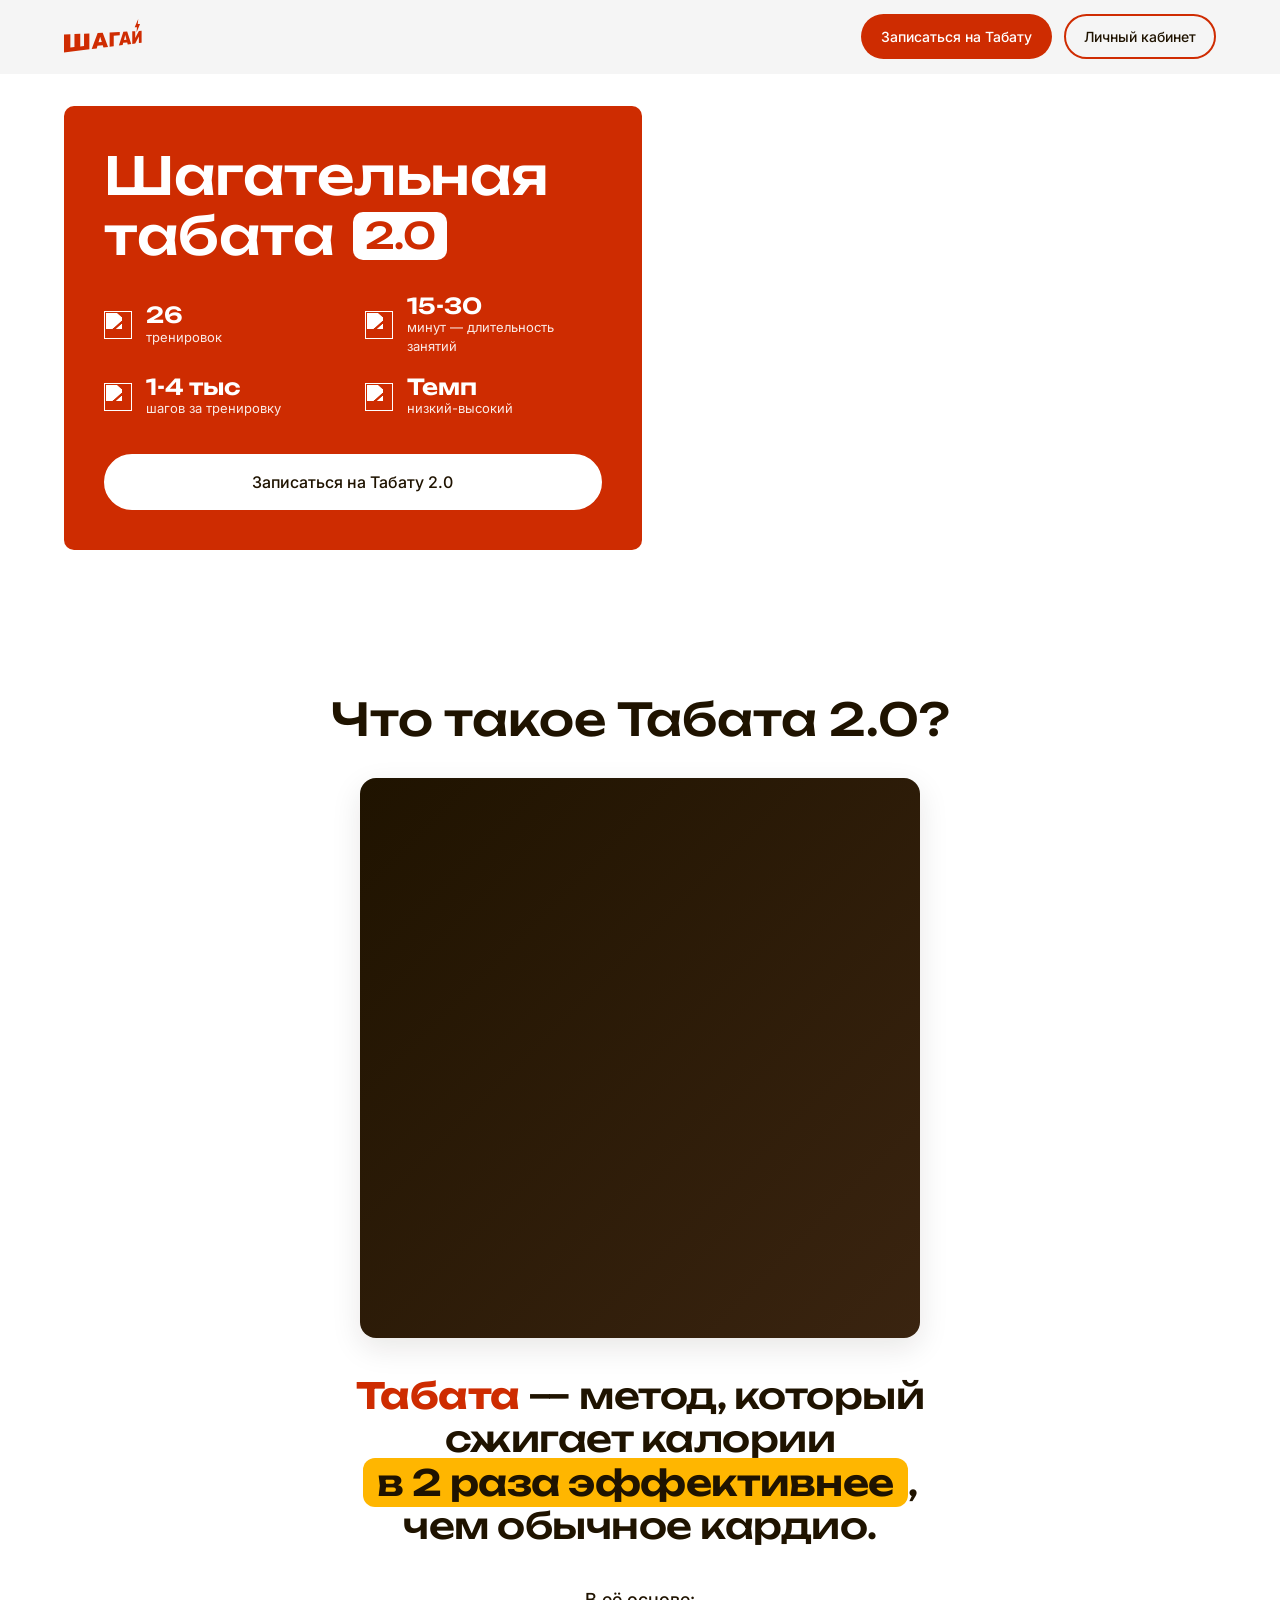
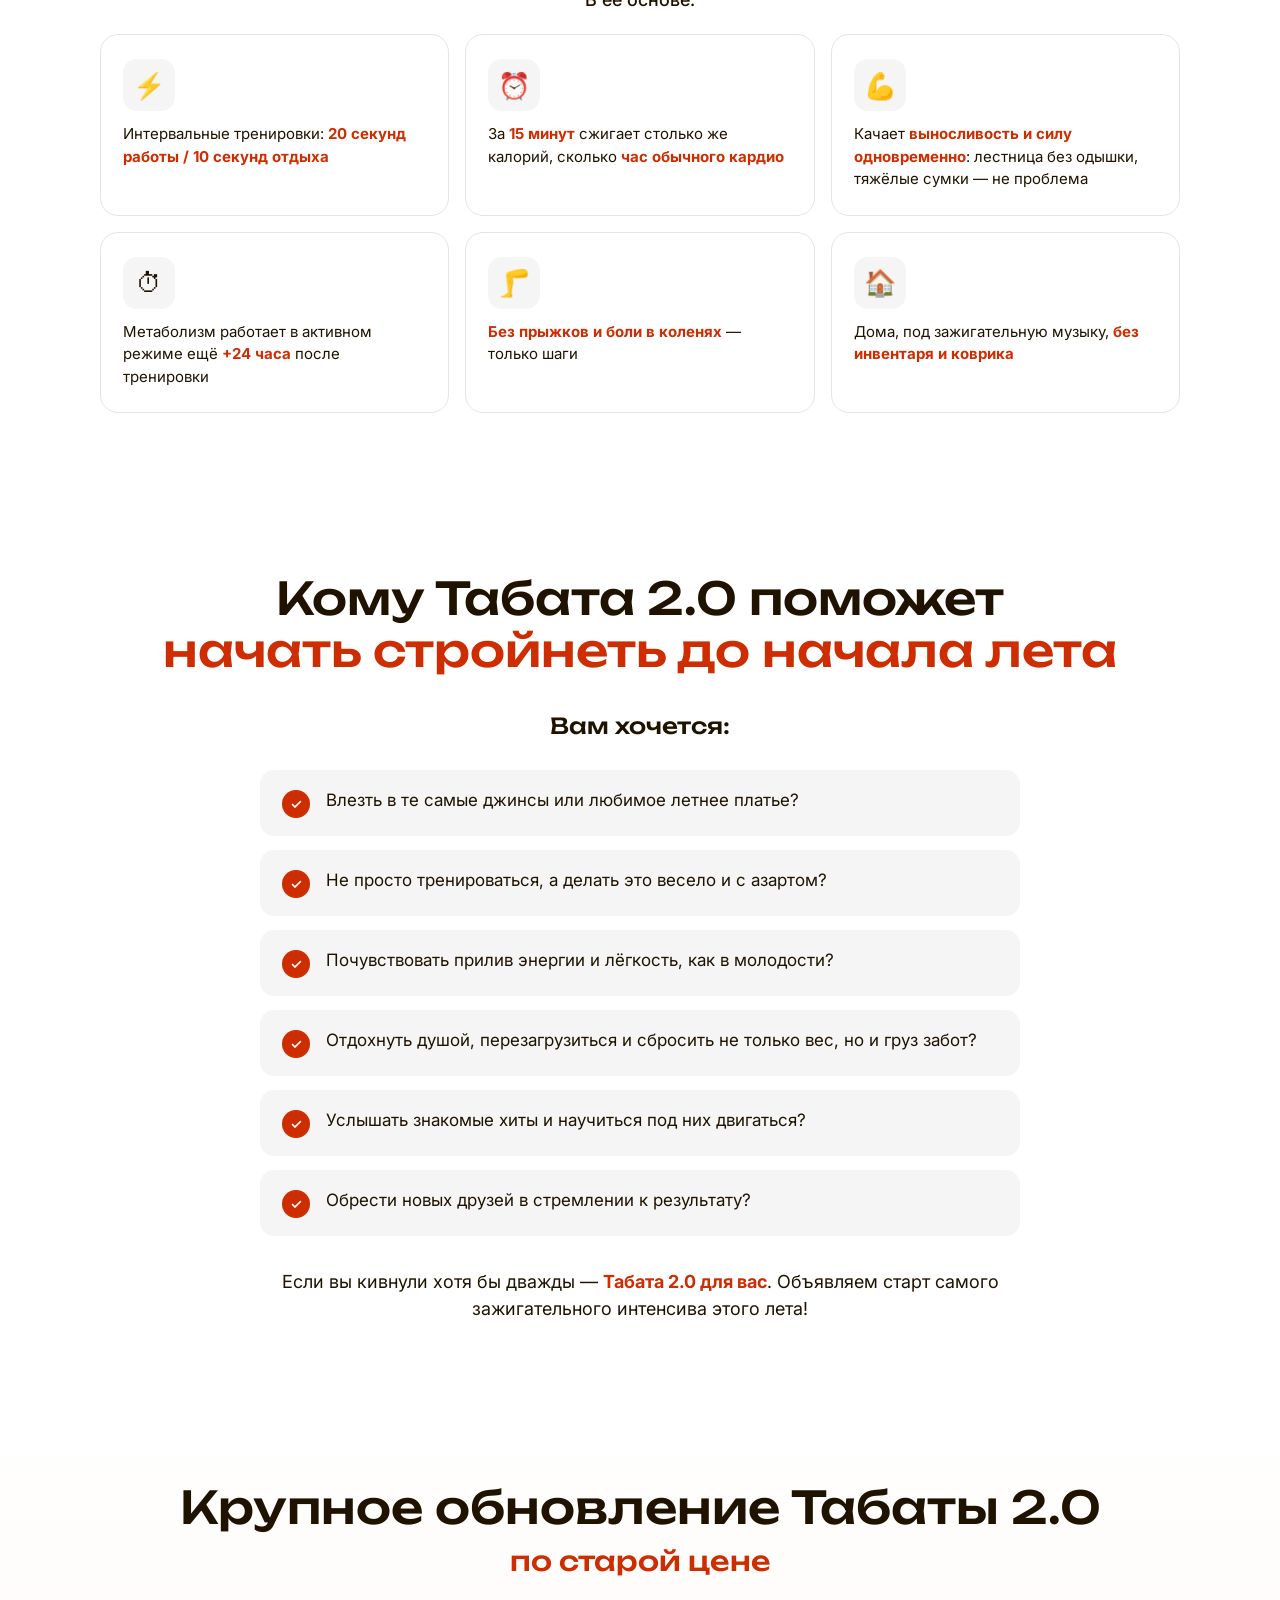
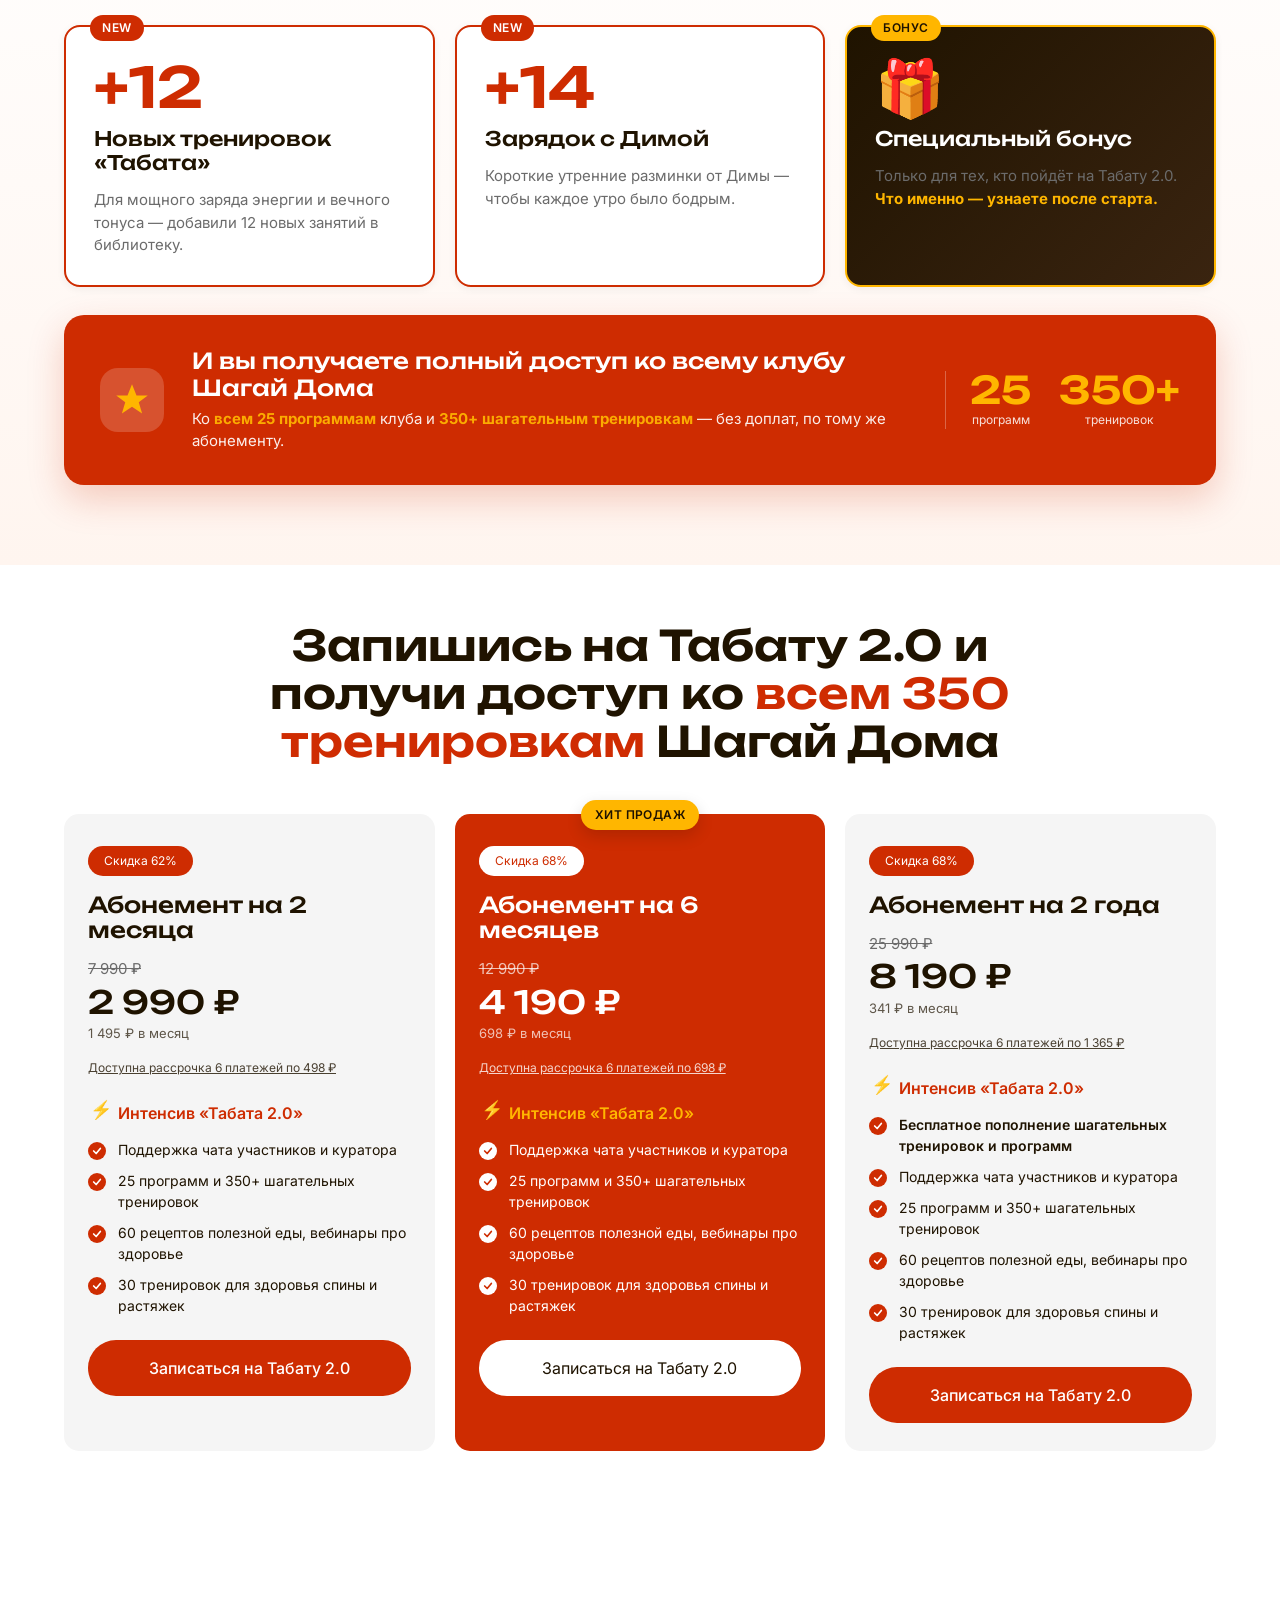
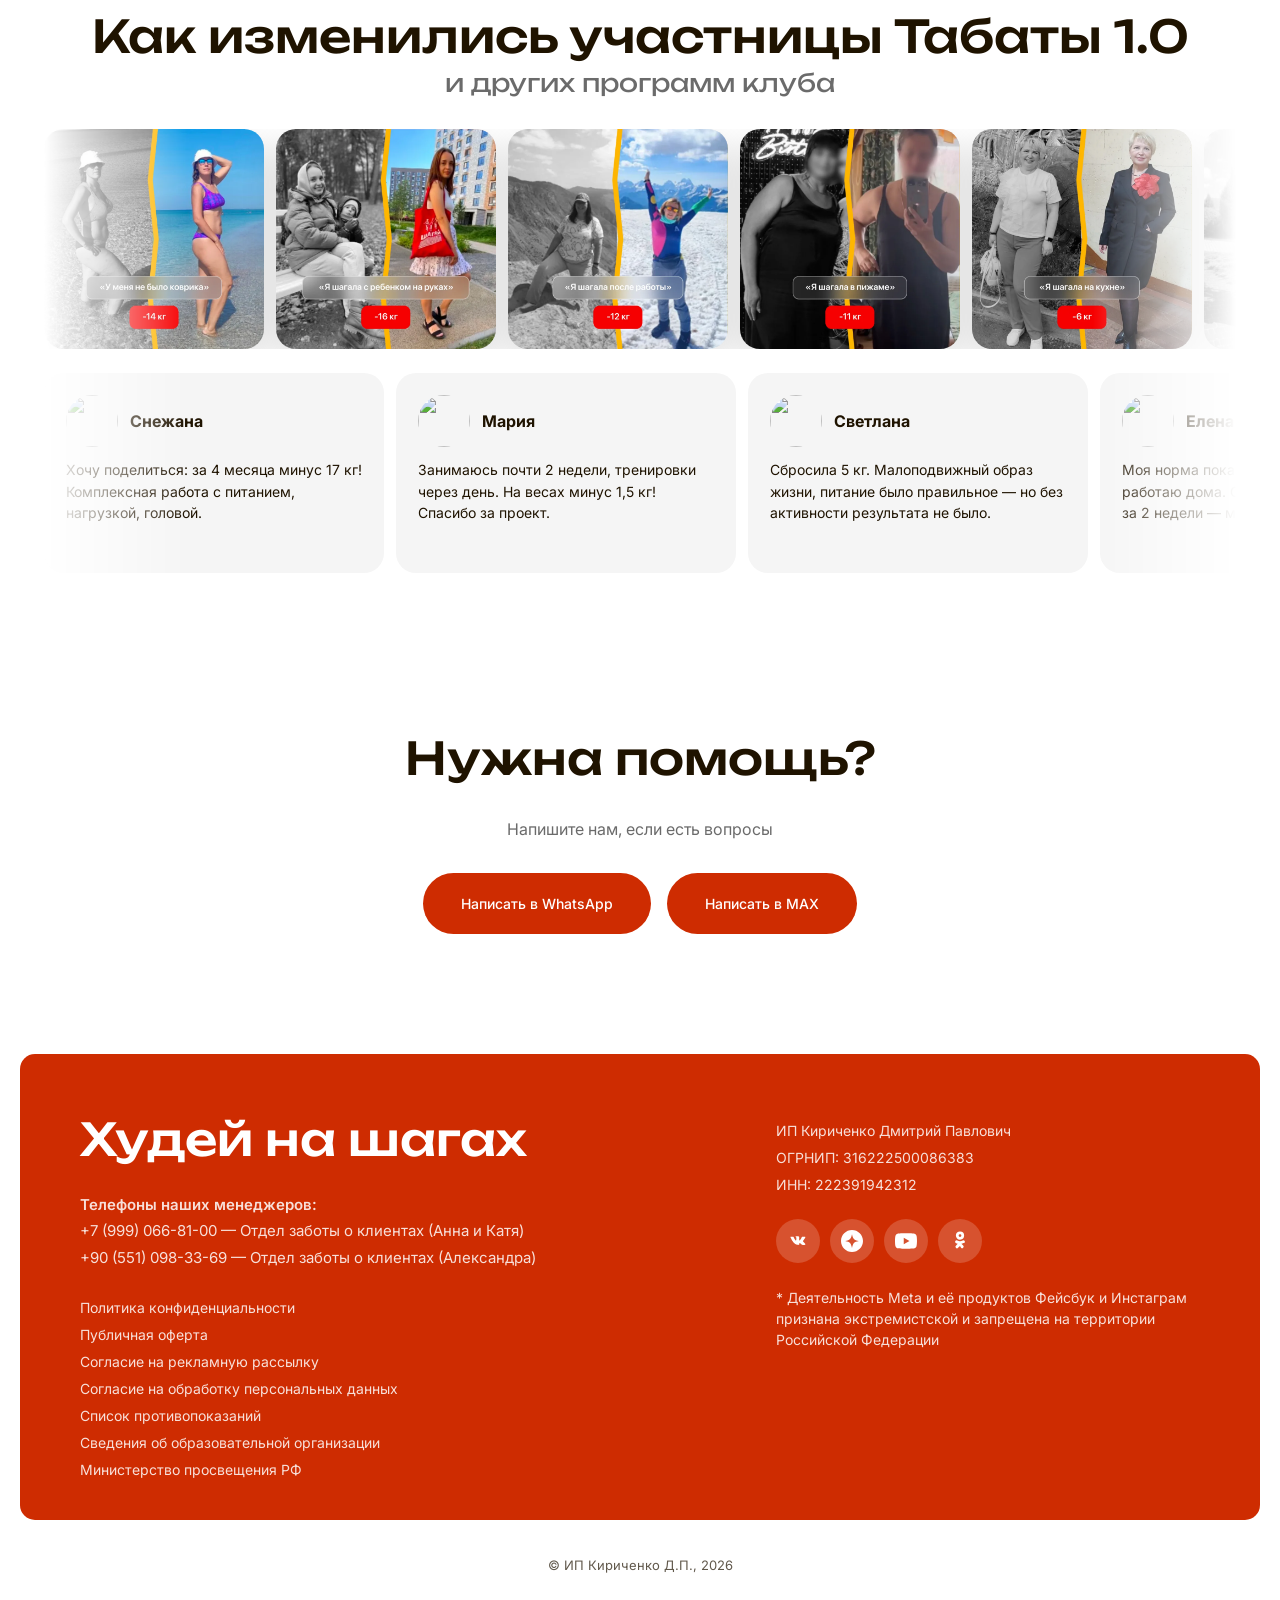
==== tilda-embed.html @ d8c2fd87 "feat(video): подключено живое видео Kinescope 8b8Kva3gxtibvo6p5etvAE - iframe с autoplay=1, muted=1," ====
<!DOCTYPE html>
<html lang="ru">
<head>
  <meta charset="UTF-8" />
  <meta name="viewport" content="width=device-width, initial-scale=1.0" />
  <meta name="format-detection" content="telephone=no" />

  <title>Шагательная табата 2.0 — Шагай Дома</title>
  <meta name="description" content="Шагательная табата 2.0 — обновлённый курс высокоинтенсивных шагательных тренировок от клуба Шагай Дома." />
  <meta property="og:type" content="website" />
  <meta property="og:url" content="https://walk-walk.ru/programs/tabata-2" />
  <meta property="og:title" content="Шагательная табата 2.0 — Шагай Дома" />
  <meta property="og:description" content="Новый сезон шагательной табаты от клуба Шагай Дома." />
  <link rel="canonical" href="https://walk-walk.ru/programs/tabata-2" />

  <link rel="icon" type="image/png" sizes="32x32" href="https://static.tildacdn.com/tild3062-6234-4366-b031-623462313965/Frame_76.png" />
  <link rel="apple-touch-icon" href="https://static.tildacdn.com/tild6330-6138-4737-b163-386235663363/Frame_76.png" />

  <link rel="preconnect" href="https://fonts.googleapis.com" />
  <link rel="preconnect" href="https://fonts.gstatic.com" crossorigin />
  <link rel="preconnect" href="https://static.tildacdn.com" crossorigin />
  <!-- Только нужные веса (было 5×2=10, стало 2+3=5) -->
  <link href="https://fonts.googleapis.com/css2?family=Unbounded:wght@500;600&family=Inter:wght@400;500;600&display=swap&subset=latin,cyrillic" rel="stylesheet" />

  <!-- Preload hero-картинки — попадает в первый экран, ускоряет LCP -->
  <link rel="preload" as="image" href="https://static.tildacdn.com/tild6566-3034-4361-a332-643963366461/522A7353_1.jpg" fetchpriority="high" />

  

<style>
/* === ШАГАТЕЛЬНАЯ ТАБАТА 2.0 — стили === */
/* =============================================================
   Шагательная Табата 2.0 — стили
   Палитра, типографика и сетка переснята с walk-walk.ru/programs/tabata
   ============================================================= */

:root {
  --color-bg: #ffffff;
  --color-text: #1f1300;
  --color-muted: #6b6b6b;
  --color-line: #e5e5e5;

  --color-primary: #ce2c01;      /* брендовый красный */
  --color-primary-hover: #ffb600; /* hover/акцент */
  --color-accent-dark: #ca4f00;
  --color-soft: #f5f5f5;          /* фон карточек/секций */
  --color-dark: #1f1300;          /* футер */
  --color-discount: #cf2c02;

  --radius-sm: 10px;
  --radius-md: 16px;
  --radius-lg: 24px;
  --radius-pill: 999px;

  --shadow-sm: 0 2px 8px rgba(31, 19, 0, 0.06);
  --shadow-md: 0 10px 30px rgba(31, 19, 0, 0.10);

  --font-h: 'Unbounded', Arial, sans-serif;
  --font-b: 'Inter', Arial, sans-serif;

  --container: 1200px;
  --gutter: 24px;
}

* { box-sizing: border-box; }
html { scroll-behavior: smooth; overflow-x: hidden; }
body {
  margin: 0;
  background: var(--color-bg);
  color: var(--color-text);
  font-family: var(--font-b);
  font-size: 16px;
  line-height: 1.5;
  -webkit-font-smoothing: antialiased;
  overflow-x: hidden;          /* нет горизонтального скролла */
  word-wrap: break-word;       /* длинные слова не торчат */
  overflow-wrap: break-word;
}
h1, h2, h3 { word-wrap: break-word; overflow-wrap: break-word; hyphens: auto; }
img { max-width: 100%; display: block; }
a { color: inherit; text-decoration: none; }
button { font: inherit; cursor: pointer; }
ul { list-style: none; padding: 0; margin: 0; }

.container {
  max-width: var(--container);
  margin: 0 auto;
  padding: 0 var(--gutter);
}

/* ======================== TYPOGRAPHY =========================== */
h1, h2, h3 { font-family: var(--font-h); font-weight: 500; margin: 0; line-height: 1.15; }
.section { padding: 80px 0; }
.section__title {
  font-size: 45px;
  font-weight: 500;
  text-align: center;
  margin-bottom: 32px;
}
@media (max-width: 768px) {
  .section__title { font-size: 30px; }
}
.section__lead {
  text-align: center;
  font-size: 18px;
  color: var(--color-muted);
  max-width: 720px;
  margin: -16px auto 40px;
}

/* ======================== BUTTONS ============================== */
.btn {
  display: inline-flex;
  align-items: center;
  justify-content: center;
  gap: 8px;
  padding: 14px 28px;
  border-radius: var(--radius-pill);
  font-weight: 500;
  font-size: 16px;
  border: 2px solid transparent;
  transition: background .2s, color .2s, border-color .2s, transform .15s;
  white-space: nowrap;
}
.btn:active { transform: translateY(1px); }
.btn--sm { padding: 10px 18px; font-size: 14px; }
.btn--lg { padding: 18px 36px; font-size: 14px; }
.btn--block { width: 100%; }

.btn--primary { background: var(--color-primary); color: #fff; }
.btn--primary:hover { background: var(--color-primary-hover); color: #1f1300; }

.btn--white { background: #fff; color: var(--color-text); border-color: #fff; font-family: var(--font-b); font-weight: 400; }
.btn--white:hover { background: var(--color-primary); color: #fff; border-color: var(--color-primary); }

.btn--outline { background: transparent; color: var(--color-text); border-color: var(--color-discount); }
.btn--outline:hover { background: var(--color-primary); border-color: var(--color-primary); color: #fff; }

.btn--outline-white { background: transparent; color: #fff; border-color: #fff; }
.btn--outline-white:hover { background: #fff; color: var(--color-primary); }

/* ======================== HEADER =============================== */
.header {
  position: sticky;
  top: 0;
  z-index: 50;
  background: var(--color-soft);
  border-bottom: 1px solid transparent;
  transition: box-shadow .2s, background .2s;
}
.header.is-scrolled { box-shadow: var(--shadow-sm); background: rgba(245,245,245,.95); backdrop-filter: blur(6px); }
.header__inner {
  display: flex;
  align-items: center;
  justify-content: space-between;
  gap: 16px;
  padding: 14px var(--gutter);
}
.header__logo { flex-shrink: 0; }
.header__actions { flex-shrink: 0; display: flex; gap: 12px; align-items: center; }
.header__burger {
  width: 36px; height: 36px;
  display: none;
  flex-direction: column; justify-content: center; gap: 5px;
  border: 0; background: transparent; padding: 0;
}
@media (max-width: 959px) {
  .header__burger { display: flex; }
}
.header__burger span { height: 2px; background: var(--color-text); border-radius: 2px; display: block; }
.header__logo {
  display: inline-flex !important;
  align-items: center;
  flex-shrink: 0;
  visibility: visible;
  opacity: 1;
}
.header__logo svg,
.header__logo img {
  height: 36px;
  width: auto;
  display: block;
  flex-shrink: 0;
}
@media (max-width: 768px) {
  .header__logo svg, .header__logo img { height: 28px; }
}
.header__nav { display: flex; gap: 24px; align-items: center; }
.header__nav a { font-size: 14px; color: var(--color-text); }
.header__nav a:hover { color: var(--color-primary); }
.header__actions { display: flex; gap: 12px; align-items: center; }

/* На узких экранах — прячем «Личный кабинет», оставляем только основной CTA */
@media (max-width: 768px) {
  .header__actions .btn--outline { display: none; }
  .header__inner { gap: 8px; }
}
/* На совсем узких — компактируем CTA */
@media (max-width: 420px) {
  .header__actions .btn--sm { padding: 8px 14px; font-size: 13px; }
}

/* ======================== OVERLAY NAV =========================== */
.overlay-nav__backdrop {
  position: fixed; inset: 0; background: rgba(0,0,0,.5);
  opacity: 0; visibility: hidden; transition: opacity .25s; z-index: 99;
}
.overlay-nav__backdrop.is-open { opacity: 1; visibility: visible; }
.overlay-nav {
  position: fixed; top: 0; left: 0; bottom: 0;
  width: min(360px, 90vw); background: var(--color-primary);
  color: #fff; padding: 28px 28px 24px;
  transform: translateX(-100%); transition: transform .3s ease;
  z-index: 100; display: flex; flex-direction: column; gap: 24px;
  overflow-y: auto;
}
.overlay-nav.is-open { transform: translateX(0); }
.overlay-nav__close {
  align-self: flex-end; background: transparent; color: #fff;
  border: 0; font-size: 32px; line-height: 1; padding: 0; margin-bottom: -10px;
}
.overlay-nav__list { display: flex; flex-direction: column; gap: 14px; font-size: 16px; }
.overlay-nav__list a:hover { color: var(--color-primary-hover); }
.overlay-nav__socials { display: flex; gap: 12px; align-items: center; flex-wrap: wrap; }
.overlay-nav__socials a {
  width: 36px; height: 36px; border-radius: 50%;
  display: inline-flex; align-items: center; justify-content: center;
  background: rgba(255,255,255,.16);
  color: #fff;
  transition: background .2s;
}
.overlay-nav__socials a:hover { background: #fff; color: var(--color-primary); }
.overlay-nav__socials svg { width: 18px; height: 18px; }
.overlay-nav__cta { display: flex; flex-direction: column; gap: 10px; margin-top: auto; }
.overlay-nav__disclaimer { font-size: 11px; opacity: .8; margin: 0; }

/* ======================== HERO ================================ */
.hero { padding: 32px 0 64px; }
.hero__grid {
  display: grid;
  grid-template-columns: 1.05fr 1fr;
  gap: 24px;
  align-items: stretch;
}
.hero__card {
  position: relative;
  overflow: hidden;
  background: var(--color-primary);
  color: #fff;
  border-radius: var(--radius-sm);
  padding: 40px;
  display: flex;
  flex-direction: column;
  gap: 28px;
}
.hero__card::after {
  content: "";
  position: absolute; inset: 0;
  background: url('https://static.tildacdn.com/tild3562-3535-4166-b634-663130393766/SVG.png') no-repeat center center / cover;
  opacity: 0.18;
  pointer-events: none;
}
.hero__card > * { position: relative; z-index: 1; }
.breadcrumbs {
  display: flex; flex-wrap: wrap; gap: 6px;
  font-size: 13px; opacity: .85;
}
.breadcrumbs a:hover { text-decoration: underline; }
.hero__title {
  font-size: clamp(30px, 5vw, 52px);
  letter-spacing: -0.5px;
}
.hero__title-accent {
  display: inline-block;
  background: #fff;
  color: var(--color-primary);
  padding: 0 12px;
  border-radius: 10px;
  margin-left: 6px;
  font-size: 0.7em;
  vertical-align: 0.15em;
  line-height: 1.3;
}
.hero__stats {
  display: grid;
  grid-template-columns: 1fr 1fr;
  gap: 18px 24px;
}
.hero__stats li {
  display: flex;
  align-items: center;
  gap: 14px;
}
.hero__stats img {
  width: 28px; height: 28px;
  filter: brightness(0) invert(1);
  flex-shrink: 0;
}
.hero__stats strong {
  display: block; font-family: var(--font-h);
  font-size: 22px; line-height: 1.1; font-weight: 600;
}
.hero__stats span { display: block; font-size: 13px; opacity: .9; }
.hero__image {
  background-size: cover;
  background-position: center;
  border-radius: var(--radius-sm);
  min-height: 380px;
}
.hero__cta {
  margin-top: 8px;
  height: 56px;
  font-size: 16px;
  font-weight: 500;
}

@media (max-width: 900px) {
  .hero__grid { grid-template-columns: 1fr; }
  .hero__image { min-height: 280px; }
  .hero__card { padding: 28px; }
}
@media (max-width: 480px) {
  .hero__stats { grid-template-columns: 1fr; }
}

/* ======================== ABOUT (Что такое Табата 2.0) ============ */
.about__video-block { margin-bottom: 28px; display: flex; justify-content: center; }
.about__video-frame {
  position: relative;
  width: 100%;
  max-width: 560px;          /* квадрат не растягивается на широких экранах */
  aspect-ratio: 1 / 1;       /* Kinescope-видео квадратное (1:1) */
  border-radius: var(--radius-md);
  overflow: hidden;
  background: linear-gradient(135deg, #1f1300 0%, #3a2410 100%);
  box-shadow: var(--shadow-md);
}
.about__video-frame iframe {
  position: absolute; inset: 0;
  width: 100%; height: 100%;
  border: 0;
}
/* === H2: главный тезис под видео (большой) === */
.about__claim {
  max-width: 920px;
  margin: 36px auto 0;
  text-align: center;
  font-family: var(--font-h);
  font-size: 36px;
  font-weight: 500;
  line-height: 1.2;
  letter-spacing: -0.5px;
}
.about__claim strong { color: var(--color-primary); }
.about__claim mark {
  background: var(--color-primary-hover);
  color: #1f1300;
  padding: 2px 14px;
  border-radius: 12px;
  font-weight: 600;
  white-space: nowrap;
}
@media (max-width: 900px) {
  .about__claim { font-size: 26px; }
}
@media (max-width: 540px) {
  .about__claim { font-size: 22px; line-height: 1.25; }
  .about__claim mark { padding: 1px 10px; border-radius: 8px; }
}

/* === H3: подзаголовок «В её основе:» (маленький) === */
.about__lead-short {
  text-align: center;
  font-family: var(--font-b);
  font-size: 18px;
  font-weight: 500;
  color: var(--color-text);
  line-height: 1.4;
  margin: 40px 0 22px;
}
.about__lead-short strong { color: var(--color-primary); }
@media (max-width: 540px) {
  .about__lead-short { font-size: 16px; margin: 28px 0 18px; }
}

.about__cards {
  display: grid;
  grid-template-columns: repeat(3, 1fr);
  gap: 16px;
  max-width: 1080px;
  margin: 0 auto;
}
.about-card {
  background: #fff;
  border: 1px solid var(--color-line);
  border-radius: 18px;
  padding: 24px 22px;
  display: flex;
  flex-direction: column;
  gap: 12px;
  transition: transform .2s, box-shadow .2s, border-color .2s;
}
.about-card:hover {
  transform: translateY(-4px);
  box-shadow: var(--shadow-md);
  border-color: var(--color-primary);
}
.about-card__icon {
  width: 52px; height: 52px;
  border-radius: 14px;
  background: var(--color-soft);
  display: inline-flex; align-items: center; justify-content: center;
  font-size: 26px;
}
.about-card p {
  margin: 0;
  font-size: 15px;
  line-height: 1.5;
  color: var(--color-text);
}
.about-card strong { color: var(--color-primary); }

@media (max-width: 900px) {
  .about__cards { grid-template-columns: 1fr 1fr; gap: 12px; }
  .about__lead-short { font-size: 20px; }
}
@media (max-width: 540px) {
  .about__cards { grid-template-columns: 1fr; }
  .about__lead-short { font-size: 18px; margin-bottom: 20px; }
  .about-card { padding: 18px 20px; }
}

/* ======================== FORWHOM (Вам хочется:) =============== */
.forwhom__title-accent {
  display: inline-block;
  color: var(--color-primary);
}
@media (min-width: 769px) {
  .forwhom__title-accent { white-space: nowrap; }
}
@media (max-width: 768px) {
  .forwhom__title-accent {
    display: block;
    margin-top: 6px;
    white-space: normal;
    word-wrap: break-word;
    overflow-wrap: break-word;
  }
}
.forwhom__lead {
  text-align: center;
  font-family: var(--font-h);
  font-size: 22px;
  font-weight: 500;
  margin: 0 0 28px;
}
.forwhom__list {
  max-width: 760px;
  margin: 0 auto;
  display: grid;
  gap: 14px;
}
.forwhom__list li {
  display: flex;
  align-items: flex-start;
  gap: 16px;
  background: var(--color-soft);
  border-radius: 14px;
  padding: 18px 22px;
  font-size: 17px;
  line-height: 1.45;
  transition: transform .2s, box-shadow .2s, background .2s;
}
.forwhom__list li:hover {
  transform: translateX(4px);
  background: #fff;
  box-shadow: var(--shadow-sm);
}
.forwhom__bullet {
  flex: 0 0 28px;
  width: 28px; height: 28px;
  border-radius: 50%;
  background: var(--color-primary);
  color: #fff;
  display: inline-flex;
  align-items: center; justify-content: center;
  font-size: 14px;
  font-weight: 600;
  margin-top: 2px;
}
.forwhom__conclusion {
  max-width: 760px;
  margin: 32px auto 0;
  text-align: center;
  font-size: 18px;
  line-height: 1.5;
}
.forwhom__conclusion strong { color: var(--color-primary); }
@media (max-width: 540px) {
  .forwhom__lead { font-size: 19px; margin-bottom: 22px; }
  .forwhom__list li { padding: 14px 16px; font-size: 15px; }
  .forwhom__conclusion { font-size: 16px; }
}

/* ======================== UPDATES =========================== */
.updates { background: linear-gradient(180deg, #fff 0%, #fff5ef 100%); }
.updates .section__title { margin-bottom: 40px; }
.updates__price-note {
  display: inline-block;
  color: var(--color-primary);
  font-size: 0.6em;
  vertical-align: 0.15em;
  white-space: nowrap;
}
.updates__grid {
  display: grid; gap: 20px;
  grid-template-columns: repeat(3, 1fr);
}
.update-card {
  position: relative;
  background: #fff;
  border-radius: var(--radius-md);
  padding: 32px 28px 28px;
  border: 2px solid var(--color-primary);
  box-shadow: var(--shadow-sm);
  display: flex; flex-direction: column; gap: 8px;
}
.update-card__badge {
  position: absolute; top: -12px; left: 24px;
  background: var(--color-primary); color: #fff;
  padding: 4px 12px; border-radius: var(--radius-pill);
  font-size: 12px; font-weight: 600; letter-spacing: 0.5px;
}
.update-card__count {
  font-family: var(--font-h);
  font-size: 56px;
  font-weight: 600;
  color: var(--color-primary);
  line-height: 1;
  margin-bottom: 4px;
}
.update-card--secret {
  background: linear-gradient(135deg, #1f1300 0%, #3a2410 100%);
  color: #fff;
  border-color: var(--color-primary-hover);
}
.update-card--secret p { color: rgba(255,255,255,.85); }
.update-card--secret strong { color: var(--color-primary-hover); }
.update-card__badge--gift {
  background: var(--color-primary-hover);
  color: #1f1300;
}
.update-card h3 { font-size: 20px; font-weight: 500; margin-bottom: 6px; line-height: 1.2; }
.update-card p { margin: 0; color: var(--color-muted); font-size: 15px; line-height: 1.5; }
@media (max-width: 900px) { .updates__grid { grid-template-columns: 1fr; } }

/* === Плашка-бонус «И вы получаете доступ к клубу» === */
.updates__bonus {
  margin-top: 28px;
  background: var(--color-primary);
  color: #fff;
  border-radius: 20px;
  padding: 32px 36px;
  display: grid;
  grid-template-columns: auto 1fr auto;
  gap: 28px;
  align-items: center;
  box-shadow: 0 14px 36px rgba(206, 44, 1, .22);
  position: relative;
  overflow: hidden;
}
.updates__bonus::before {
  content: "";
  position: absolute;
  inset: 0;
  background: url('https://static.tildacdn.com/tild3562-3535-4166-b634-663130393766/SVG.png') no-repeat right center / 50% auto;
  opacity: 0.12;
  pointer-events: none;
}
.updates__bonus > * { position: relative; z-index: 1; }

.updates__bonus-icon {
  width: 64px; height: 64px;
  border-radius: 18px;
  background: rgba(255,255,255,.18);
  color: var(--color-primary-hover);
  display: flex; align-items: center; justify-content: center;
  flex-shrink: 0;
}
.updates__bonus-text h3 {
  font-size: 22px;
  font-family: var(--font-h);
  font-weight: 500;
  line-height: 1.25;
  margin: 0 0 6px;
}
.updates__bonus-text p {
  margin: 0;
  font-size: 15px;
  line-height: 1.5;
  opacity: .92;
}
.updates__bonus-text strong { color: var(--color-primary-hover); }

.updates__bonus-stats {
  display: flex;
  gap: 28px;
  flex-shrink: 0;
  padding-left: 24px;
  border-left: 1px solid rgba(255,255,255,.28);
}
.updates__bonus-stats > div {
  text-align: center;
  display: flex; flex-direction: column; gap: 2px;
}
.updates__bonus-stats strong {
  font-family: var(--font-h);
  font-size: 38px;
  font-weight: 600;
  line-height: 1;
  color: var(--color-primary-hover);
}
.updates__bonus-stats span {
  font-size: 12px;
  opacity: .85;
  text-transform: lowercase;
}

@media (max-width: 768px) {
  .updates__bonus {
    grid-template-columns: 1fr;
    text-align: center;
    padding: 24px 22px;
    gap: 18px;
  }
  .updates__bonus-icon { justify-self: center; }
  .updates__bonus-stats {
    justify-content: center;
    padding-left: 0;
    border-left: 0;
    border-top: 1px solid rgba(255,255,255,.28);
    padding-top: 18px;
    gap: 36px;
  }
  .updates__bonus-text h3 { font-size: 19px; }
  .updates__bonus-stats strong { font-size: 32px; }
}

/* ======================== CASES + MARQUEE ===================== */
.cases .section__title-sub {
  display: block;
  font-size: 0.55em;
  color: var(--color-muted);
  font-weight: 400;
  margin-top: 6px;
}

/* Контейнер ленты — выходит за пределы .container на отступ.
   Паттерн скопирован из walk-walk: margin-negative + mask 12/88. */
.marquee {
  position: relative;
  margin: 24px -20px 0;
  overflow: hidden;
  -webkit-mask-image: linear-gradient(90deg, transparent, #000 12%, #000 88%, transparent);
          mask-image: linear-gradient(90deg, transparent, #000 12%, #000 88%, transparent);
}
.marquee + .marquee { margin-top: 24px; }

.marquee__track {
  display: flex;
  gap: 12px;
  width: max-content;
  animation: marquee-scroll 40s linear infinite;
  will-change: transform;
}
.marquee--reverse .marquee__track { animation-direction: reverse; }
.marquee--reviews .marquee__track { animation-duration: 60s; }

/* Pause-on-hover */
.marquee:hover .marquee__track,
.marquee:focus-within .marquee__track { animation-play-state: paused; }

/* Бесшовная петля: смещаем на половину ширины МИНУС половину gap
   (потому что дубль контента создаёт лишний gap в середине) */
@keyframes marquee-scroll {
  0%   { transform: translate3d(0, 0, 0); }
  100% { transform: translate3d(calc(-50% - 6px), 0, 0); }
}

/* Кейсы в ленте — квадратные карточки с тенью (walk-walk стиль) */
.marquee--cases .case-tile {
  flex: 0 0 220px;
  width: 220px;
  height: 220px;
  border-radius: 20px;
  overflow: hidden;
  background: #eee;
  box-shadow: 0 12px 36px rgba(0,0,0,.14);
  transition: transform .25s, box-shadow .25s;
}
.marquee--cases .case-tile img {
  width: 100%; height: 100%; object-fit: cover; display: block;
}
.marquee--cases .case-tile:hover {
  transform: translateY(-4px);
  box-shadow: 0 18px 40px rgba(0,0,0,.18);
}

/* Карточки отзывов в ленте */
.marquee--reviews .review-card {
  flex: 0 0 340px;
  background: var(--color-soft);
  border-radius: 20px;
  padding: 22px;
  display: flex; flex-direction: column; gap: 12px;
  min-height: 200px;
}
.marquee--reviews .review-card p {
  font-size: 14px;
  line-height: 1.55;
  margin: 0;
}

/* На мобиле — карточки компактнее, лента бежит быстрее */
@media (max-width: 768px) {
  .marquee { margin-left: -16px; margin-right: -16px; }
  .marquee__track { gap: 10px; }
  .marquee--cases .case-tile {
    flex-basis: 180px; width: 180px; height: 180px;
    border-radius: 18px;
  }
  .marquee--reviews .review-card {
    flex-basis: 280px; padding: 18px;
    border-radius: 18px;
  }
  .marquee--reviews .review-card p { font-size: 13px; }
  @keyframes marquee-scroll-mobile {
    0%   { transform: translate3d(0, 0, 0); }
    100% { transform: translate3d(calc(-50% - 5px), 0, 0); }
  }
  .marquee__track { animation-name: marquee-scroll-mobile; animation-duration: 30s; }
  .marquee--reviews .marquee__track { animation-duration: 45s; }
}

/* prefers-reduced-motion — статичный скролл вместо анимации */
@media (prefers-reduced-motion: reduce) {
  .marquee__track { animation: none; }
  .marquee { overflow-x: auto; }
}

/* ======================== REVIEWS ============================= */
.reviews__header {
  display: flex; justify-content: space-between; align-items: center;
  margin-bottom: 28px; gap: 16px; flex-wrap: wrap;
}
.reviews__header .section__title { margin: 0; text-align: left; }
.reviews__arrows { display: flex; gap: 12px; }
.reviews__arrow {
  width: 48px; height: 48px; border-radius: 50%;
  background: transparent; border: 1px solid #e5e5e5;
  color: var(--color-text);
  font-size: 22px; line-height: 1;
  transition: background .2s, color .2s, border-color .2s;
}
.reviews__arrow:hover { background: var(--color-primary); border-color: var(--color-primary); color: #fff; }

.reviews__track {
  display: flex; gap: 16px;
  overflow-x: auto; scroll-snap-type: x mandatory;
  padding-bottom: 16px;
  scroll-behavior: smooth;
  scrollbar-width: thin;
}
.reviews__track::-webkit-scrollbar { height: 6px; }
.reviews__track::-webkit-scrollbar-thumb { background: var(--color-primary); border-radius: 4px; }
.review-card {
  flex: 0 0 360px;
  scroll-snap-align: start;
  background: var(--color-soft);
  border-radius: var(--radius-md);
  padding: 24px;
  display: flex; flex-direction: column; gap: 14px;
}
.review-card--big { flex-basis: 420px; background: #fff5ef; }
.review-card__head { display: flex; align-items: center; gap: 12px; }
.review-card__head img {
  width: 52px; height: 52px; border-radius: 50%; object-fit: cover;
}
.review-card__head strong { font-size: 16px; }
.review-card p { margin: 0; font-size: 14px; line-height: 1.5; }

/* ======================== RATES BANNER ======================== */
.rates-banner {
  padding: 56px 0 32px;
  text-align: center;
}
.rates-banner h2 {
  font-size: clamp(24px, 3.4vw, 42px);
  font-family: var(--font-h);
  font-weight: 600;
  max-width: 900px; margin: 0 auto;
}
.rates-banner .accent { color: var(--color-discount); }

/* ======================== RATES =============================== */
.rates { padding-top: 16px; padding-bottom: 80px; }
.rates__grid {
  display: grid;
  grid-template-columns: repeat(3, 1fr);
  gap: 20px;
  align-items: stretch;
}
.rate-card {
  position: relative;
  background: var(--color-soft);
  border-radius: 15px;
  padding: 32px 24px 28px;
  display: flex; flex-direction: column; gap: 16px;
}
.rate-card--featured {
  background: var(--color-primary);
  color: #fff;
}
.rate-card__discount {
  align-self: flex-start;
  background: var(--color-primary);
  color: #fff;
  font-weight: 400;
  font-size: 12px;
  padding: 7px 16px;
  border-radius: var(--radius-pill);
  line-height: 16px;
}
.rate-card--featured .rate-card__discount { background: #fff; color: var(--color-primary); }

.rate-card__badge-top {
  position: absolute;
  top: -14px; left: 50%;
  transform: translateX(-50%);
  background: var(--color-primary-hover);
  color: #1f1300;
  font-family: var(--font-b);
  font-weight: 600;
  font-size: 12px;
  letter-spacing: 0.4px;
  text-transform: uppercase;
  padding: 6px 14px;
  border-radius: var(--radius-pill);
  box-shadow: 0 6px 16px rgba(0,0,0,.15);
  white-space: nowrap;
}
.rate-card__title { font-size: 22px; font-family: var(--font-h); font-weight: 500; }
.rate-card__price { display: flex; flex-direction: column; gap: 4px; }
.rate-card__old {
  text-decoration: line-through;
  color: var(--color-muted);
  font-size: 15px;
}
.rate-card--featured .rate-card__old { color: rgba(255,255,255,.7); }
.rate-card__new {
  font-family: var(--font-h);
  font-size: 32px;
  font-weight: 500;
  line-height: 1.1;
}
.rate-card__monthly {
  font-size: 13px;
  opacity: 0.7;
}
.rate-card__installment {
  font-size: 12px;
  text-decoration: underline;
  opacity: .8;
}
.rate-card__installment:hover { opacity: 1; }
.rate-card__features {
  display: flex; flex-direction: column; gap: 10px;
  font-size: 14px; margin: 8px 0;
}
.rate-card__features li {
  position: relative; padding-left: 30px;
}
.rate-card__features li::before {
  content: "";
  position: absolute; left: 0; top: 3px;
  width: 18px; height: 18px;
  background: var(--color-primary) url('data:image/svg+xml;utf8,<svg xmlns="http://www.w3.org/2000/svg" viewBox="0 0 12 12"><path d="M2 6l3 3 5-6" stroke="white" stroke-width="2" stroke-linecap="round" stroke-linejoin="round" fill="none"/></svg>') center/10px no-repeat;
  border-radius: 50%;
}
.rate-card--featured .rate-card__features li::before {
  background-color: #fff;
  background-image: url('data:image/svg+xml;utf8,<svg xmlns="http://www.w3.org/2000/svg" viewBox="0 0 12 12"><path d="M2 6l3 3 5-6" stroke="%23ce2c01" stroke-width="2" stroke-linecap="round" stroke-linejoin="round" fill="none"/></svg>');
}

/* === Первый «hero»-пункт с молнией вместо галочки === */
.rate-card__features-hero {
  font-size: 16px;
  margin-bottom: 4px;
  padding-left: 30px;
  position: relative;
}
.rate-card__features-hero::before {
  content: "⚡" !important;
  background: transparent !important;
  border-radius: 0 !important;
  width: auto !important;
  height: auto !important;
  font-size: 18px;
  line-height: 1;
  top: 0 !important;
  left: 2px !important;
}
.rate-card__features-hero strong {
  color: var(--color-primary);
  font-weight: 600;
}
.rate-card--featured .rate-card__features-hero strong { color: var(--color-primary-hover); }
.rate-card__features li em {
  font-style: normal; font-weight: 600;
}

.rate-card__timer {
  background: #1f1300; color: #fff;
  border-radius: var(--radius-md);
  padding: 14px 16px;
  display: flex; flex-direction: column; gap: 8px;
  align-items: center;
  margin-bottom: 4px;
}
.rate-card__timer-label { font-size: 12px; opacity: .8; }
.countdown {
  display: flex; gap: 14px;
  align-items: center;
}
.countdown > div {
  display: flex; flex-direction: column; align-items: center;
  min-width: 50px;
}
.countdown strong {
  font-family: var(--font-h);
  font-size: 24px;
  font-weight: 700;
}
.countdown span { font-size: 11px; opacity: .8; }
.countdown > div + div { position: relative; }
.countdown > div + div::before {
  content: ":"; position: absolute; left: -10px; top: 4px;
  font-size: 22px; opacity: .6;
}

@media (max-width: 900px) {
  .rates__grid { grid-template-columns: 1fr; max-width: 460px; margin: 0 auto; }
  .rate-card--featured { transform: none; }
}

/* ======================== HELP ================================ */
.help { background: #fff; }
.help__inner { text-align: center; max-width: 720px; margin: 0 auto; }
.help__sub { color: var(--color-muted); margin: 0 0 32px; font-size: 16px; }
.help__buttons { display: flex; gap: 16px; justify-content: center; flex-wrap: wrap; }

/* ======================== FOOTER ============================== */
.footer { background: #fff; color: #fff; padding: 40px 0 24px; }
.footer__grid {
  display: grid;
  grid-template-columns: 1.5fr 1fr;
  gap: 60px;
  background: var(--color-primary);
  border-radius: 15px;
  padding: 60px 60px 40px;
  margin: 0 20px;
  max-width: calc(100% - 40px);
}
.footer__brand {
  font-size: 45px;
  font-weight: 500;
  margin-bottom: 28px;
}
@media (max-width: 768px) {
  .footer__brand { font-size: 30px; }
  .footer__grid { padding: 36px 28px 28px; margin: 0 12px; }
}
.footer__phones { margin-bottom: 28px; font-size: 15px; }
.footer__phones a { color: #fff; }
.footer__phones-title { font-weight: 600; margin-bottom: 8px; }
.footer__phones p { margin: 4px 0; opacity: .85; }
.footer__links { display: flex; flex-direction: column; gap: 6px; font-size: 14px; }
.footer__links a { opacity: .85; }
.footer__links a:hover { opacity: 1; color: var(--color-primary-hover); }

.footer__col--legal p { margin: 6px 0; font-size: 14px; opacity: .85; }
.footer__socials { display: flex; gap: 10px; margin: 24px 0; flex-wrap: wrap; }
.footer__socials a {
  width: 44px; height: 44px; border-radius: 50%;
  background: rgba(255,255,255,.18);
  display: inline-flex; align-items: center; justify-content: center;
  color: #fff;
  transition: background .2s, color .2s, transform .15s;
}
.footer__socials a:hover {
  background: #fff;
  color: var(--color-primary);
  transform: translateY(-2px);
}
.footer__socials svg { width: 22px; height: 22px; display: block; }
.footer__disclaimer { font-size: 11px; opacity: .6; margin-top: 16px; }

.footer__bottom {
  margin-top: 24px;
  padding: 12px 0 0;
}
.footer__bottom-inner { font-size: 13px; color: var(--color-text); opacity: .7; text-align: center; }

@media (max-width: 900px) {
  .footer__grid { grid-template-columns: 1fr; gap: 40px; }
}

/* ======================== POPUP =============================== */
.popup {
  position: fixed; inset: 0;
  display: none; align-items: center; justify-content: center;
  z-index: 200;
}
.popup.is-open { display: flex; }
.popup__overlay { position: absolute; inset: 0; background: rgba(0,0,0,.55); }
.popup__box {
  position: relative; z-index: 1;
  background: #fff;
  padding: 36px;
  border-radius: var(--radius-md);
  max-width: 460px;
  width: calc(100% - 32px);
}
.popup__close {
  position: absolute; top: 12px; right: 12px;
  width: 32px; height: 32px; border-radius: 50%;
  border: 0; background: var(--color-soft);
  font-size: 22px; line-height: 1;
}
.popup__box h3 { font-size: 22px; margin-bottom: 12px; }
.popup__box p { margin: 0; font-size: 15px; color: var(--color-muted); }

/* ======================== BACK TO TOP ========================= */
.back-to-top {
  position: fixed; bottom: 24px; right: 24px;
  width: 48px; height: 48px; border-radius: 50%;
  background: var(--color-primary); color: #fff;
  border: 0; font-size: 20px;
  box-shadow: var(--shadow-md);
  opacity: 0; visibility: hidden;
  transform: translateY(10px); transition: opacity .25s, transform .25s, background .2s;
  z-index: 60;
}
.back-to-top.is-visible { opacity: 1; visibility: visible; transform: none; }
.back-to-top:hover { background: var(--color-primary-hover); color: #1f1300; }

/* ======================== STICKY MOBILE CTA =================== */
.sticky-cta {
  position: fixed;
  left: 0; right: 0; bottom: 0;
  z-index: 70;
  padding: 10px 14px calc(10px + env(safe-area-inset-bottom));
  background: linear-gradient(180deg, rgba(255,255,255,0) 0%, rgba(255,255,255,.92) 30%);
  display: none;            /* по умолчанию скрыт — показываем только на мобиле */
  justify-content: center;  /* центрирует кнопку */
  pointer-events: none;     /* пропускает клики мимо */
}
.sticky-cta.is-visible { display: flex; }
.sticky-cta__btn {
  pointer-events: auto;
  display: inline-flex;
  align-items: center;
  gap: 10px;
  background: var(--color-primary);
  color: #fff;
  padding: 14px 20px;
  border-radius: 999px;
  font-family: var(--font-b);
  font-weight: 500;
  font-size: 15px;
  white-space: nowrap;
  box-shadow: 0 10px 26px rgba(206, 44, 1, .35);
  text-decoration: none;
  transition: background .2s, transform .15s;
}
.sticky-cta__btn:active { transform: scale(.98); }
.sticky-cta__btn:hover { background: #b32500; }
.sticky-cta__icon {
  display: inline-flex; align-items: center; justify-content: center;
  width: 28px; height: 28px;
  background: rgba(255,255,255,.18);
  border-radius: 50%;
  font-size: 18px;
  flex-shrink: 0;
}

/* На мобиле — показываем sticky-CTA, и подвинем back-to-top вверх, чтоб не перекрывал */
@media (max-width: 768px) {
  .back-to-top { bottom: 88px; }
  body { padding-bottom: 72px; }  /* чтоб контент не уезжал под плашку */
}

</style>
</head>
<body>

<!-- ============================================================ -->
<!-- HEADER (sticky)                                              -->
<!-- ============================================================ -->
<header class="header" id="header">
  <div class="container header__inner">
    <a href="/" class="header__logo" aria-label="ШАГАЙ ДОМА">
      <svg viewBox="0 0 106.01 49.13" fill="none" aria-hidden="true">
        <path d="M27.36 36.85L22.19 37.4V20.22L14.26 20.6V38.26L8.68 38.86V20.87L0 21.28V45.81L34.6 41.41V19.62L27.36 19.97V36.85Z" fill="#CF2C02"/>
        <path d="M45.94 19.08L37.8 41.01L44.66 40.14L45.69 36.55L52.88 35.73L53.87 38.97L60.11 38.17L52.84 18.75L45.94 19.08ZM47.1 31.89L49.36 24.26L51.6 31.46L47.1 31.89Z" fill="#CF2C02"/>
        <path d="M76.12 17.63L62.29 18.29V37.9L67.87 37.19V22.73L76.12 22.18V17.63Z" fill="#CF2C02"/>
        <path d="M87 34.76L91.75 34.15L86.22 17.15L81.01 17.4L74.91 36.29L80.05 35.64L80.83 32.55L86.25 31.93L87 34.76ZM81.88 28.52L83.58 21.92L85.28 28.19L81.88 28.52Z" fill="#CF2C02"/>
        <path d="M102.2 23.79V32.82L105.92 32.35V16.2L102.22 16.38L97.21 25.93V16.62L93.16 16.81V33.97L97.21 33.46L102.2 23.79Z" fill="#CF2C02"/>
        <path d="M99.07 18.22L103.82 6.75L100.67 6.76L101.32 0L96.48 11.33L99.58 11.26L99.07 18.22Z" fill="#CF2C02"/>
      </svg>
    </a>

    <div class="header__actions">
      <a href="#rates" class="btn btn--primary btn--sm">Записаться на Табату</a>
      <a href="https://clck.ru/3RpVut" class="btn btn--outline btn--sm" target="_blank" rel="noopener">Личный кабинет</a>
    </div>
  </div>
</header>

<!-- ============================================================ -->
<!-- MOBILE / OVERLAY NAV                                         -->
<!-- ============================================================ -->
<div class="overlay-nav" id="overlayNav" aria-hidden="true">
  <button class="overlay-nav__close" id="closeNavBtn" aria-label="Закрыть меню">×</button>
  <nav class="overlay-nav__list">
    <a href="#about">Что такое Табата</a>
    <a href="#forwhom">Для кого</a>
    <a href="#rates">Записаться на Табату</a>
    <a href="https://clck.ru/3RpVut" target="_blank" rel="noopener">Личный кабинет</a>
    <a href="#contacts">Контакты</a>
    <a href="https://walk-walk.ru/blog/" target="_blank" rel="noopener">Блог</a>
  </nav>

  <div class="overlay-nav__socials">
    <a href="https://vk.com/walk_is_love" target="_blank" rel="noopener" aria-label="VK">
      <svg viewBox="0 0 24 24" width="20" height="20" fill="currentColor" aria-hidden="true"><path d="M12.785 16.241s.288-.032.435-.193c.135-.148.13-.426.13-.426s-.018-1.298.582-1.49c.591-.188 1.35 1.254 2.155 1.808.609.42 1.072.328 1.072.328l2.155-.031s1.127-.07.593-.96c-.044-.073-.311-.659-1.604-1.864-1.354-1.262-1.172-1.058.458-3.249.993-1.334 1.39-2.149 1.266-2.498-.118-.332-.853-.244-.853-.244l-2.446.015s-.181-.025-.315.056c-.131.08-.215.265-.215.265s-.385.99-.9 1.831c-1.083 1.775-1.516 1.869-1.693 1.755-.412-.266-.31-1.075-.31-1.65 0-1.795.272-2.543-.531-2.738-.266-.064-.462-.107-1.143-.114-.874-.009-1.613.003-2.032.208-.279.136-.494.439-.363.456.162.022.529.099.724.365.252.342.243 1.113.243 1.113s.144 2.116-.337 2.378c-.331.18-.785-.187-1.751-1.852-.495-.852-.869-1.794-.869-1.794s-.072-.176-.201-.27c-.156-.114-.374-.15-.374-.15l-2.325.015s-.349.01-.477.161c-.114.135-.009.413-.009.413s1.821 4.259 3.884 6.406c1.892 1.967 4.04 1.838 4.04 1.838h.973z"/></svg>
    </a>
    <a href="https://dzen.ru/walkislove" target="_blank" rel="noopener" aria-label="Дзен">
      <svg viewBox="0 0 24 24" width="20" height="20" fill="currentColor" aria-hidden="true"><path d="M12 0C5.373 0 0 5.373 0 12s5.373 12 12 12 12-5.373 12-12S18.627 0 12 0zm0 4.5c1.244 5.376 2.124 6.256 7.5 7.5-5.376 1.244-6.256 2.124-7.5 7.5-1.244-5.376-2.124-6.256-7.5-7.5 5.376-1.244 6.256-2.124 7.5-7.5z"/></svg>
    </a>
    <a href="https://ok.ru/group/70000006886921" target="_blank" rel="noopener" aria-label="OK">
      <svg viewBox="0 0 24 24" width="20" height="20" fill="currentColor" aria-hidden="true"><path d="M12 3.6c-2.04 0-3.696 1.66-3.696 3.7 0 2.04 1.656 3.696 3.696 3.696S15.696 9.34 15.696 7.3C15.696 5.26 14.04 3.6 12 3.6zm0 5.16c-.804 0-1.464-.66-1.464-1.46 0-.804.66-1.464 1.464-1.464.804 0 1.464.66 1.464 1.464 0 .8-.66 1.46-1.464 1.46zm5.236 5.04c-.276-.564-.984-1.036-2.072-.16-1.476 1.176-3.852 1.176-3.852 1.176s-2.376 0-3.852-1.176c-1.088-.876-1.796-.404-2.072.16-.48.984.09 1.452.708 1.984.528.456 2.508 1.224 4.36 1.392l-1.548 1.548c-.612.612-.224 1.572.604 1.572.512 0 1.024-.512 1.024-.512l1.776-1.776 1.776 1.776s.512.512 1.024.512c.828 0 1.216-.96.604-1.572l-1.548-1.548c1.852-.168 3.832-.936 4.36-1.392.618-.532 1.188-1 .708-1.984z"/></svg>
    </a>
    <a href="https://wa.me/905510983369" target="_blank" rel="noopener" aria-label="WhatsApp">
      <svg viewBox="0 0 24 24" width="20" height="20" fill="currentColor" aria-hidden="true"><path d="M17.472 14.382c-.297-.149-1.758-.867-2.03-.967-.273-.099-.471-.148-.67.15-.197.297-.767.966-.94 1.164-.173.199-.347.223-.644.075-.297-.15-1.255-.463-2.39-1.475-.883-.788-1.48-1.761-1.653-2.059-.173-.297-.018-.458.13-.606.134-.133.298-.347.446-.52.149-.174.198-.298.298-.497.099-.198.05-.371-.025-.52-.075-.149-.669-1.612-.916-2.207-.242-.579-.487-.5-.669-.51-.173-.008-.371-.01-.57-.01-.198 0-.52.074-.792.372-.272.297-1.04 1.016-1.04 2.479 0 1.462 1.065 2.875 1.213 3.074.149.198 2.096 3.2 5.077 4.487.709.306 1.262.489 1.694.625.712.227 1.36.195 1.871.118.571-.085 1.758-.719 2.006-1.413.248-.694.248-1.289.173-1.413-.074-.124-.272-.198-.57-.347m-5.421 7.403h-.004a9.87 9.87 0 0 1-5.031-1.378l-.361-.214-3.741.982.998-3.648-.235-.374a9.86 9.86 0 0 1-1.51-5.26c.001-5.45 4.436-9.884 9.888-9.884 2.64 0 5.122 1.03 6.988 2.898a9.825 9.825 0 0 1 2.893 6.994c-.003 5.45-4.437 9.884-9.885 9.884m8.413-18.297A11.815 11.815 0 0 0 12.05 0C5.495 0 .16 5.335.157 11.892c0 2.096.547 4.142 1.588 5.945L.057 24l6.305-1.654a11.882 11.882 0 0 0 5.683 1.448h.005c6.554 0 11.89-5.335 11.893-11.893a11.821 11.821 0 0 0-3.48-8.413z"/></svg>
    </a>
  </div>

  <div class="overlay-nav__cta">
    <a href="#rates" class="btn btn--white btn--block">Записаться на Табату</a>
  </div>
</div>
<div class="overlay-nav__backdrop" id="overlayBackdrop"></div>

<!-- ============================================================ -->
<!-- 1. ГЛАВНАЯ / HERO                                            -->
<!-- ============================================================ -->
<section class="hero" id="top">
  <div class="container">
    <div class="hero__grid">
      <div class="hero__card">
        <h1 class="hero__title">Шагательная табата <span class="hero__title-accent">2.0</span></h1>

        <ul class="hero__stats">
          <li>
            <img src="https://static.tildacdn.com/tild3762-3562-4835-b433-356337363563/Vector.svg" alt="" />
            <div><strong>26</strong><span>тренировок</span></div>
          </li>
          <li>
            <img src="https://static.tildacdn.com/tild6631-3936-4530-a539-643738353631/Vector-1.svg" alt="" />
            <div><strong>15-30</strong><span>минут — длительность занятий</span></div>
          </li>
          <li>
            <img src="https://static.tildacdn.com/tild6338-3130-4430-b430-623031373138/Vector-2.svg" alt="" />
            <div><strong>1-4 тыс</strong><span>шагов за тренировку</span></div>
          </li>
          <li>
            <img src="https://static.tildacdn.com/tild3434-6133-4135-b136-353530653364/Group_49.svg" alt="" />
            <div><strong>Темп</strong><span>низкий-высокий</span></div>
          </li>
        </ul>

        <a href="#rates" class="btn btn--white btn--lg btn--block hero__cta">Записаться на Табату 2.0</a>
      </div>

      <div class="hero__image" style="background-image:url('https://static.tildacdn.com/tild6566-3034-4361-a332-643963366461/522A7353_1.jpg');"></div>
    </div>
  </div>
</section>

<!-- ============================================================ -->
<!-- 2. ЧТО ТАКОЕ ТАБАТА 2.0?                                     -->
<!-- ============================================================ -->
<section class="section about" id="about">
  <div class="container">
    <h2 class="section__title">Что такое Табата 2.0?</h2>

    <div class="about__video-block">
      <div class="about__video-frame" id="kinescopeVideo">
        <iframe
          src="https://kinescope.io/embed/8b8Kva3gxtibvo6p5etvAE?autoplay=1&muted=1&loop=1"
          allow="autoplay; fullscreen; picture-in-picture; encrypted-media; gyroscope; accelerometer; clipboard-write; screen-wake-lock;"
          frameborder="0"
          allowfullscreen
          title="Что такое Шагательная Табата 2.0"
        ></iframe>
      </div>
    </div>

    <h2 class="about__claim">
      <strong>Табата</strong> — метод, который сжигает&nbsp;калории <mark>в 2 раза эффективнее</mark>, чем&nbsp;обычное&nbsp;кардио.
    </h2>

    <h3 class="about__lead-short">В её основе:</h3>

    <div class="about__cards">
      <article class="about-card">
        <div class="about-card__icon">⚡</div>
        <p>Интервальные тренировки: <strong>20 секунд работы / 10 секунд отдыха</strong></p>
      </article>
      <article class="about-card">
        <div class="about-card__icon">⏰</div>
        <p>За <strong>15 минут</strong> сжигает столько же калорий, сколько <strong>час обычного кардио</strong></p>
      </article>
      <article class="about-card">
        <div class="about-card__icon">💪</div>
        <p>Качает <strong>выносливость и силу одновременно</strong>: лестница без одышки, тяжёлые сумки — не проблема</p>
      </article>
      <article class="about-card">
        <div class="about-card__icon">⏱</div>
        <p>Метаболизм работает в активном режиме ещё <strong>+24 часа</strong> после тренировки</p>
      </article>
      <article class="about-card">
        <div class="about-card__icon">🦵</div>
        <p><strong>Без прыжков и боли в коленях</strong> — только шаги</p>
      </article>
      <article class="about-card">
        <div class="about-card__icon">🏠</div>
        <p>Дома, под зажигательную музыку, <strong>без инвентаря и коврика</strong></p>
      </article>
    </div>
  </div>
</section>

<!-- ============================================================ -->
<!-- 3. КОМУ ТАБАТА 2.0 ПОМОЖЕТ СТАТЬ СТРОЙНОЙ К ЭТОМУ ЛЕТУ      -->
<!-- ============================================================ -->
<section class="section forwhom" id="forwhom">
  <div class="container">
    <h2 class="section__title">Кому Табата 2.0 поможет <span class="forwhom__title-accent">начать стройнеть до начала лета</span></h2>

    <p class="forwhom__lead">Вам хочется:</p>

    <ul class="forwhom__list">
      <li>
        <span class="forwhom__bullet">✓</span>
        <span>Влезть в те самые джинсы или любимое летнее платье?</span>
      </li>
      <li>
        <span class="forwhom__bullet">✓</span>
        <span>Не просто тренироваться, а делать это весело и с азартом?</span>
      </li>
      <li>
        <span class="forwhom__bullet">✓</span>
        <span>Почувствовать прилив энергии и лёгкость, как в молодости?</span>
      </li>
      <li>
        <span class="forwhom__bullet">✓</span>
        <span>Отдохнуть душой, перезагрузиться и сбросить не только вес, но и груз забот?</span>
      </li>
      <li>
        <span class="forwhom__bullet">✓</span>
        <span>Услышать знакомые хиты и научиться под них двигаться?</span>
      </li>
      <li>
        <span class="forwhom__bullet">✓</span>
        <span>Обрести новых друзей в стремлении к результату?</span>
      </li>
    </ul>

    <p class="forwhom__conclusion">
      Если вы кивнули хотя бы дважды — <strong>Табата 2.0 для вас</strong>. Объявляем старт самого зажигательного интенсива этого лета!
    </p>
  </div>
</section>

<!-- ============================================================ -->
<!-- 4. КРУПНОЕ ОБНОВЛЕНИЕ ЗА ТУ ЖЕ ЦЕНУ                          -->
<!-- ============================================================ -->
<section class="section updates" id="updates">
  <div class="container">
    <h2 class="section__title">Крупное обновление Табаты 2.0 <span class="updates__price-note">по старой цене</span></h2>

    <div class="updates__grid">
      <article class="update-card">
        <span class="update-card__badge">NEW</span>
        <div class="update-card__count">+12</div>
        <h3>Новых тренировок «Табата»</h3>
        <p>Для мощного заряда энергии и вечного тонуса — добавили 12 новых занятий в библиотеку.</p>
      </article>

      <article class="update-card">
        <span class="update-card__badge">NEW</span>
        <div class="update-card__count">+14</div>
        <h3>Зарядок с Димой</h3>
        <p>Короткие утренние разминки от Димы — чтобы каждое утро было бодрым.</p>
      </article>

      <article class="update-card update-card--secret">
        <span class="update-card__badge update-card__badge--gift">БОНУС</span>
        <div class="update-card__count">🎁</div>
        <h3>Специальный бонус</h3>
        <p>Только для тех, кто пойдёт на Табату 2.0. <strong>Что именно — узнаете после старта.</strong></p>
      </article>
    </div>

    <!-- Акцент: Табата 2.0 = ещё и доступ ко всему клубу Шагай Дома -->
    <div class="updates__bonus">
      <div class="updates__bonus-icon" aria-hidden="true">
        <svg viewBox="0 0 32 32" width="36" height="36" fill="none">
          <path d="M16 2L20 12L30 12L22 18L25 28L16 22L7 28L10 18L2 12L12 12L16 2Z" fill="currentColor"/>
        </svg>
      </div>
      <div class="updates__bonus-text">
        <h3>И вы получаете полный доступ ко всему клубу Шагай Дома</h3>
        <p>Ко <strong>всем 25 программам</strong> клуба и <strong>350+ шагательным тренировкам</strong> — без доплат, по тому же абонементу.</p>
      </div>
      <div class="updates__bonus-stats">
        <div><strong>25</strong><span>программ</span></div>
        <div><strong>350+</strong><span>тренировок</span></div>
      </div>
    </div>
  </div>
</section>

<!-- ============================================================ -->
<!-- 5. ЗАПИШИСЬ НА ТАБАТУ 2.0 (ПРАЙС)                            -->
<!-- ============================================================ -->
<section class="rates-banner">
  <div class="container">
    <h2>Запишись на Табату 2.0 и получи доступ ко <span class="accent">всем 350 тренировкам</span> Шагай Дома</h2>
  </div>
</section>

<section class="section rates" id="rates">
  <div class="container">
    <div class="rates__grid">

      <article class="rate-card">
        <span class="rate-card__discount">Скидка 62%</span>
        <h3 class="rate-card__title">Абонемент на 2 месяца</h3>
        <div class="rate-card__price">
          <span class="rate-card__old">7 990 ₽</span>
          <span class="rate-card__new">2 990 ₽</span>
          <span class="rate-card__monthly">1 495 ₽ в месяц</span>
        </div>
        <a href="#popup-installment" class="rate-card__installment" data-popup>Доступна рассрочка 6 платежей по 498 ₽</a>
        <ul class="rate-card__features">
          <li class="rate-card__features-hero"><strong>Интенсив «Табата 2.0»</strong></li>
          <li>Поддержка чата участников и куратора</li>
          <li>25 программ и 350+ шагательных тренировок</li>
          <li>60 рецептов полезной еды, вебинары про здоровье</li>
          <li>30 тренировок для здоровья спины и растяжек</li>
        </ul>
        <a href="/2-months" class="btn btn--primary btn--block">Записаться на Табату 2.0</a>
      </article>

      <article class="rate-card rate-card--featured">
        <span class="rate-card__badge-top">Хит продаж</span>
        <span class="rate-card__discount">Скидка 68%</span>
        <h3 class="rate-card__title">Абонемент на 6 месяцев</h3>
        <div class="rate-card__price">
          <span class="rate-card__old">12 990 ₽</span>
          <span class="rate-card__new">4 190 ₽</span>
          <span class="rate-card__monthly">698 ₽ в месяц</span>
        </div>
        <a href="#popup-installment" class="rate-card__installment" data-popup>Доступна рассрочка 6 платежей по 698 ₽</a>
        <ul class="rate-card__features">
          <li class="rate-card__features-hero"><strong>Интенсив «Табата 2.0»</strong></li>
          <li>Поддержка чата участников и куратора</li>
          <li>25 программ и 350+ шагательных тренировок</li>
          <li>60 рецептов полезной еды, вебинары про здоровье</li>
          <li>30 тренировок для здоровья спины и растяжек</li>
        </ul>
        <a href="/6-months" class="btn btn--white btn--block">Записаться на Табату 2.0</a>
      </article>

      <article class="rate-card">
        <span class="rate-card__discount">Скидка 68%</span>
        <h3 class="rate-card__title">Абонемент на 2 года</h3>
        <div class="rate-card__price">
          <span class="rate-card__old">25 990 ₽</span>
          <span class="rate-card__new">8 190 ₽</span>
          <span class="rate-card__monthly">341 ₽ в месяц</span>
        </div>
        <a href="#popup-installment" class="rate-card__installment" data-popup>Доступна рассрочка 6 платежей по 1 365 ₽</a>
        <ul class="rate-card__features">
          <li class="rate-card__features-hero"><strong>Интенсив «Табата 2.0»</strong></li>
          <li><em>Бесплатное пополнение шагательных тренировок и программ</em></li>
          <li>Поддержка чата участников и куратора</li>
          <li>25 программ и 350+ шагательных тренировок</li>
          <li>60 рецептов полезной еды, вебинары про здоровье</li>
          <li>30 тренировок для здоровья спины и растяжек</li>
        </ul>
        <a href="/all" class="btn btn--primary btn--block">Записаться на Табату 2.0</a>
      </article>

    </div>
  </div>
</section>

<!-- ============================================================ -->
<!-- 6. КАК ИЗМЕНИЛИСЬ УЧАСТНИЦЫ — единый грид кейсы + отзывы     -->
<!-- ============================================================ -->
<section class="section cases" id="cases">
  <div class="container">
    <h2 class="section__title">Как изменились участницы Табаты&nbsp;1.0 <br/><span class="section__title-sub">и других программ клуба</span></h2>

    <!-- Лента кейсов: бесконечный автоскролл влево (pause-on-hover).
         Дублируем содержимое 2 раза для бесшовной петли. -->
    <div class="marquee marquee--cases" aria-label="Фото участниц до/после">
      <div class="marquee__track">
        <a class="case-tile" href="https://npopko55-cmd.github.io/tabata-2/assets/cases/case-1.webp" target="_blank"><img src="https://npopko55-cmd.github.io/tabata-2/assets/cases/case-1.webp" alt="Кейс 1" loading="lazy" /></a>
        <a class="case-tile" href="https://npopko55-cmd.github.io/tabata-2/assets/cases/case-2.webp" target="_blank"><img src="https://npopko55-cmd.github.io/tabata-2/assets/cases/case-2.webp" alt="Кейс 2" loading="lazy" /></a>
        <a class="case-tile" href="https://npopko55-cmd.github.io/tabata-2/assets/cases/case-3.webp" target="_blank"><img src="https://npopko55-cmd.github.io/tabata-2/assets/cases/case-3.webp" alt="Кейс 3" loading="lazy" /></a>
        <a class="case-tile" href="https://npopko55-cmd.github.io/tabata-2/assets/cases/case-4.webp" target="_blank"><img src="https://npopko55-cmd.github.io/tabata-2/assets/cases/case-4.webp" alt="Кейс 4" loading="lazy" /></a>
        <a class="case-tile" href="https://npopko55-cmd.github.io/tabata-2/assets/cases/case-5.webp" target="_blank"><img src="https://npopko55-cmd.github.io/tabata-2/assets/cases/case-5.webp" alt="Кейс 5" loading="lazy" /></a>
        <a class="case-tile" href="https://npopko55-cmd.github.io/tabata-2/assets/cases/case-6.webp" target="_blank"><img src="https://npopko55-cmd.github.io/tabata-2/assets/cases/case-6.webp" alt="Кейс 6" loading="lazy" /></a>
        <a class="case-tile" href="https://npopko55-cmd.github.io/tabata-2/assets/cases/case-7.webp" target="_blank"><img src="https://npopko55-cmd.github.io/tabata-2/assets/cases/case-7.webp" alt="Кейс 7" loading="lazy" /></a>
        <a class="case-tile" href="https://npopko55-cmd.github.io/tabata-2/assets/cases/case-8.webp" target="_blank"><img src="https://npopko55-cmd.github.io/tabata-2/assets/cases/case-8.webp" alt="Кейс 8" loading="lazy" /></a>
        <a class="case-tile" href="https://npopko55-cmd.github.io/tabata-2/assets/cases/case-9.webp" target="_blank"><img src="https://npopko55-cmd.github.io/tabata-2/assets/cases/case-9.webp" alt="Кейс 9" loading="lazy" /></a>
        <a class="case-tile" href="https://npopko55-cmd.github.io/tabata-2/assets/cases/case-10.webp" target="_blank"><img src="https://npopko55-cmd.github.io/tabata-2/assets/cases/case-10.webp" alt="Кейс 10" loading="lazy" /></a>
        <!-- Дубль для бесшовной петли -->
        <a class="case-tile" href="https://npopko55-cmd.github.io/tabata-2/assets/cases/case-1.webp" target="_blank" aria-hidden="true"><img src="https://npopko55-cmd.github.io/tabata-2/assets/cases/case-1.webp" alt="" loading="lazy" /></a>
        <a class="case-tile" href="https://npopko55-cmd.github.io/tabata-2/assets/cases/case-2.webp" target="_blank" aria-hidden="true"><img src="https://npopko55-cmd.github.io/tabata-2/assets/cases/case-2.webp" alt="" loading="lazy" /></a>
        <a class="case-tile" href="https://npopko55-cmd.github.io/tabata-2/assets/cases/case-3.webp" target="_blank" aria-hidden="true"><img src="https://npopko55-cmd.github.io/tabata-2/assets/cases/case-3.webp" alt="" loading="lazy" /></a>
        <a class="case-tile" href="https://npopko55-cmd.github.io/tabata-2/assets/cases/case-4.webp" target="_blank" aria-hidden="true"><img src="https://npopko55-cmd.github.io/tabata-2/assets/cases/case-4.webp" alt="" loading="lazy" /></a>
        <a class="case-tile" href="https://npopko55-cmd.github.io/tabata-2/assets/cases/case-5.webp" target="_blank" aria-hidden="true"><img src="https://npopko55-cmd.github.io/tabata-2/assets/cases/case-5.webp" alt="" loading="lazy" /></a>
        <a class="case-tile" href="https://npopko55-cmd.github.io/tabata-2/assets/cases/case-6.webp" target="_blank" aria-hidden="true"><img src="https://npopko55-cmd.github.io/tabata-2/assets/cases/case-6.webp" alt="" loading="lazy" /></a>
        <a class="case-tile" href="https://npopko55-cmd.github.io/tabata-2/assets/cases/case-7.webp" target="_blank" aria-hidden="true"><img src="https://npopko55-cmd.github.io/tabata-2/assets/cases/case-7.webp" alt="" loading="lazy" /></a>
        <a class="case-tile" href="https://npopko55-cmd.github.io/tabata-2/assets/cases/case-8.webp" target="_blank" aria-hidden="true"><img src="https://npopko55-cmd.github.io/tabata-2/assets/cases/case-8.webp" alt="" loading="lazy" /></a>
        <a class="case-tile" href="https://npopko55-cmd.github.io/tabata-2/assets/cases/case-9.webp" target="_blank" aria-hidden="true"><img src="https://npopko55-cmd.github.io/tabata-2/assets/cases/case-9.webp" alt="" loading="lazy" /></a>
        <a class="case-tile" href="https://npopko55-cmd.github.io/tabata-2/assets/cases/case-10.webp" target="_blank" aria-hidden="true"><img src="https://npopko55-cmd.github.io/tabata-2/assets/cases/case-10.webp" alt="" loading="lazy" /></a>
      </div>
    </div>

    <!-- Лента отзывов: автоскролл вправо (обратная сторона для контраста). -->
    <div class="marquee marquee--reviews marquee--reverse" aria-label="Текстовые отзывы участниц">
      <div class="marquee__track">
        <article class="review-card"><div class="review-card__head"><img src="https://static.tildacdn.com/tild3538-3333-4330-b830-653537663662/8.png" alt="" /><strong>Снежана</strong></div><p>Хочу поделиться: за 4 месяца минус 17 кг! Комплексная работа с питанием, нагрузкой, головой.</p></article>
        <article class="review-card"><div class="review-card__head"><img src="https://static.tildacdn.com/tild3134-6264-4766-a562-646636376438/1.png" alt="" /><strong>Мария</strong></div><p>Занимаюсь почти 2 недели, тренировки через день. На весах минус 1,5 кг! Спасибо за проект.</p></article>
        <article class="review-card"><div class="review-card__head"><img src="https://static.tildacdn.com/tild3936-6631-4234-a139-383063613963/7.png" alt="" /><strong>Светлана</strong></div><p>Сбросила 5 кг. Малоподвижный образ жизни, питание было правильное — но без активности результата не было.</p></article>
        <article class="review-card"><div class="review-card__head"><img src="https://static.tildacdn.com/tild6162-3466-4935-b634-326431333663/9.png" alt="" /><strong>Елена</strong></div><p>Моя норма пока 5–6 тыс шагов в сутки — работаю дома. Слежу за питанием. Итог за 2 недели — минус 4 кг!</p></article>
        <article class="review-card"><div class="review-card__head"><img src="https://static.tildacdn.com/tild3239-3333-4234-b230-626633326263/15.png" alt="" /><strong>Александра</strong></div><p>Джинсы, которые весной были в обтяжку, теперь снимаю не растягивая. К новому году иду менять гардероб.</p></article>
        <article class="review-card"><div class="review-card__head"><img src="https://static.tildacdn.com/tild3265-3037-4065-b736-343832356265/12.png" alt="" /><strong>Юлия</strong></div><p>Я в процессе сброса веса. Минус почти 40 кг за 2 года, иду дальше. Пришла пошагать — а тут весело!</p></article>
        <article class="review-card"><div class="review-card__head"><img src="https://static.tildacdn.com/tild3063-6666-4235-b864-316236373836/14.png" alt="" /><strong>Ирина</strong></div><p>Можно я повосторгаюсь недельным результатом? Целых −2 см за неделю!</p></article>
        <article class="review-card"><div class="review-card__head"><img src="https://static.tildacdn.com/tild3566-6338-4838-b762-626563306336/11.png" alt="" /><strong>Мария</strong></div><p>В клубе с пятницы — а сегодня на весах −1 кг. Не помню, когда последний раз видела цифру меньше 55.</p></article>
        <article class="review-card"><div class="review-card__head"><img src="https://static.tildacdn.com/tild3938-3830-4233-a463-653166313962/13.png" alt="" /><strong>Юлия</strong></div><p>Тренируюсь каждый день с удовольствием. 20 тыс шагов — не проблема. Минус 8 кг за 4 месяца, обновила гардероб.</p></article>
        <article class="review-card"><div class="review-card__head"><img src="https://static.tildacdn.com/tild6336-3634-4264-b834-383331383463/10.jpg" alt="" /><strong>Екатерина</strong></div><p>Появилась компания единомышленников, которые не дают сдаться. Похудела на 7 кг, объёмы тают.</p></article>
        <!-- дубль -->
        <article class="review-card" aria-hidden="true"><div class="review-card__head"><img src="https://static.tildacdn.com/tild3538-3333-4330-b830-653537663662/8.png" alt="" /><strong>Снежана</strong></div><p>Хочу поделиться: за 4 месяца минус 17 кг!</p></article>
        <article class="review-card" aria-hidden="true"><div class="review-card__head"><img src="https://static.tildacdn.com/tild3134-6264-4766-a562-646636376438/1.png" alt="" /><strong>Мария</strong></div><p>Занимаюсь почти 2 недели, тренировки через день. На весах минус 1,5 кг!</p></article>
        <article class="review-card" aria-hidden="true"><div class="review-card__head"><img src="https://static.tildacdn.com/tild3936-6631-4234-a139-383063613963/7.png" alt="" /><strong>Светлана</strong></div><p>Сбросила 5 кг. Без активности результата не было — теперь есть.</p></article>
        <article class="review-card" aria-hidden="true"><div class="review-card__head"><img src="https://static.tildacdn.com/tild6162-3466-4935-b634-326431333663/9.png" alt="" /><strong>Елена</strong></div><p>Итог за 2 недели — минус 4 кг!</p></article>
        <article class="review-card" aria-hidden="true"><div class="review-card__head"><img src="https://static.tildacdn.com/tild3239-3333-4234-b230-626633326263/15.png" alt="" /><strong>Александра</strong></div><p>Джинсы, которые весной были в обтяжку, теперь снимаю не растягивая.</p></article>
        <article class="review-card" aria-hidden="true"><div class="review-card__head"><img src="https://static.tildacdn.com/tild3265-3037-4065-b736-343832356265/12.png" alt="" /><strong>Юлия</strong></div><p>Минус почти 40 кг за 2 года. Пришла пошагать для разнообразия — а тут весело!</p></article>
        <article class="review-card" aria-hidden="true"><div class="review-card__head"><img src="https://static.tildacdn.com/tild3063-6666-4235-b864-316236373836/14.png" alt="" /><strong>Ирина</strong></div><p>Целых −2 см за неделю!</p></article>
        <article class="review-card" aria-hidden="true"><div class="review-card__head"><img src="https://static.tildacdn.com/tild3566-6338-4838-b762-626563306336/11.png" alt="" /><strong>Мария</strong></div><p>В клубе с пятницы — а сегодня на весах −1 кг.</p></article>
        <article class="review-card" aria-hidden="true"><div class="review-card__head"><img src="https://static.tildacdn.com/tild3938-3830-4233-a463-653166313962/13.png" alt="" /><strong>Юлия</strong></div><p>20 тыс шагов в день — не проблема. Минус 8 кг за 4 месяца.</p></article>
        <article class="review-card" aria-hidden="true"><div class="review-card__head"><img src="https://static.tildacdn.com/tild6336-3634-4264-b834-383331383463/10.jpg" alt="" /><strong>Екатерина</strong></div><p>Похудела на 7 кг, объёмы тают.</p></article>
      </div>
    </div>
  </div>
</section>

<!-- ============================================================ -->
<!-- 7. НУЖНА ПОМОЩЬ                                              -->
<!-- ============================================================ -->
<section class="section help" id="contacts">
  <div class="container help__inner">
    <h2 class="section__title">Нужна помощь?</h2>
    <p class="help__sub">Напишите нам, если есть вопросы</p>
    <div class="help__buttons">
      <a class="btn btn--primary btn--lg" target="_blank" rel="noopener" href="https://wa.me/+905510983369?text=Здравствуйте%21%20У%20меня%20вопрос%20по%20Табате%202.0%E2%9A%A1%EF%B8%8F">Написать в WhatsApp</a>
      <a class="btn btn--primary btn--lg" target="_blank" rel="noopener" href="https://max.ru/u/f9LHodD0cOLsgLHI5aFkynmQFtVDv8Yk8kyyWLTi-7oDXXItbJp_HIFZlRE">Написать в MAX</a>
    </div>
  </div>
</section>

<!-- ============================================================ -->
<!-- 8. ПОДВАЛ (FOOTER)                                           -->
<!-- ============================================================ -->
<footer class="footer">
  <div class="container footer__grid">

    <div class="footer__col footer__col--main">
      <h2 class="footer__brand">Худей на шагах</h2>

      <div class="footer__phones">
        <p class="footer__phones-title">Телефоны наших менеджеров:</p>
        <p><a href="tel:+79990668100">+7 (999) 066-81-00</a> — Отдел заботы о клиентах (Анна и Катя)</p>
        <p><a href="tel:+905510983369">+90 (551) 098-33-69</a> — Отдел заботы о клиентах (Александра)</p>
      </div>

      <ul class="footer__links">
        <li><a href="https://walk-walk.ru/privacy" target="_blank" rel="noopener">Политика конфиденциальности</a></li>
        <li><a href="https://walk-walk.ru/offer" target="_blank" rel="noopener">Публичная оферта</a></li>
        <li><a href="https://walk-walk.ru/ad" target="_blank" rel="noopener">Согласие на рекламную рассылку</a></li>
        <li><a href="https://walk-walk.ru/approval" target="_blank" rel="noopener">Согласие на обработку персональных данных</a></li>
        <li><a href="https://walk-walk.ru/safe" target="_blank" rel="noopener">Список противопоказаний</a></li>
        <li><a href="https://walk-walk.ru/education" target="_blank" rel="noopener">Сведения об образовательной организации</a></li>
        <li><a href="https://edu.gov.ru/" target="_blank" rel="noopener">Министерство просвещения РФ</a></li>
      </ul>
    </div>

    <div class="footer__col footer__col--legal">
      <p>ИП Кириченко Дмитрий Павлович</p>
      <p>ОГРНИП: 316222500086383</p>
      <p>ИНН: 222391942312</p>

      <div class="footer__socials">
        <a href="https://vk.com/walk_is_love" target="_blank" rel="noopener" aria-label="VK">
          <svg viewBox="0 0 24 24" width="22" height="22" fill="currentColor" aria-hidden="true"><path d="M12.785 16.241s.288-.032.435-.193c.135-.148.13-.426.13-.426s-.018-1.298.582-1.49c.591-.188 1.35 1.254 2.155 1.808.609.42 1.072.328 1.072.328l2.155-.031s1.127-.07.593-.96c-.044-.073-.311-.659-1.604-1.864-1.354-1.262-1.172-1.058.458-3.249.993-1.334 1.39-2.149 1.266-2.498-.118-.332-.853-.244-.853-.244l-2.446.015s-.181-.025-.315.056c-.131.08-.215.265-.215.265s-.385.99-.9 1.831c-1.083 1.775-1.516 1.869-1.693 1.755-.412-.266-.31-1.075-.31-1.65 0-1.795.272-2.543-.531-2.738-.266-.064-.462-.107-1.143-.114-.874-.009-1.613.003-2.032.208-.279.136-.494.439-.363.456.162.022.529.099.724.365.252.342.243 1.113.243 1.113s.144 2.116-.337 2.378c-.331.18-.785-.187-1.751-1.852-.495-.852-.869-1.794-.869-1.794s-.072-.176-.201-.27c-.156-.114-.374-.15-.374-.15l-2.325.015s-.349.01-.477.161c-.114.135-.009.413-.009.413s1.821 4.259 3.884 6.406c1.892 1.967 4.04 1.838 4.04 1.838h.973z"/></svg>
        </a>
        <a href="https://dzen.ru/walkislove" target="_blank" rel="noopener" aria-label="Дзен">
          <svg viewBox="0 0 24 24" width="22" height="22" fill="currentColor" aria-hidden="true"><path d="M12 0C5.373 0 0 5.373 0 12s5.373 12 12 12 12-5.373 12-12S18.627 0 12 0zm0 4.5c1.244 5.376 2.124 6.256 7.5 7.5-5.376 1.244-6.256 2.124-7.5 7.5-1.244-5.376-2.124-6.256-7.5-7.5 5.376-1.244 6.256-2.124 7.5-7.5z"/></svg>
        </a>
        <a href="https://www.youtube.com/@walk_is_love" target="_blank" rel="noopener" aria-label="YouTube">
          <svg viewBox="0 0 24 24" width="22" height="22" fill="currentColor" aria-hidden="true"><path d="M23.498 6.186a3.016 3.016 0 0 0-2.122-2.136C19.505 3.545 12 3.545 12 3.545s-7.505 0-9.377.505A3.017 3.017 0 0 0 .502 6.186C0 8.07 0 12 0 12s0 3.93.502 5.814a3.016 3.016 0 0 0 2.122 2.136c1.871.505 9.376.505 9.376.505s7.505 0 9.377-.505a3.015 3.015 0 0 0 2.122-2.136C24 15.93 24 12 24 12s0-3.93-.502-5.814zM9.546 15.568V8.432L15.818 12l-6.272 3.568z"/></svg>
        </a>
        <a href="https://ok.ru/group/70000006886921" target="_blank" rel="noopener" aria-label="OK">
          <svg viewBox="0 0 24 24" width="22" height="22" fill="currentColor" aria-hidden="true"><path d="M12 1.5a4.5 4.5 0 1 0 0 9 4.5 4.5 0 0 0 0-9zm0 6a1.5 1.5 0 1 1 0-3 1.5 1.5 0 0 1 0 3zm3.66 6.6a8.32 8.32 0 0 1-2.18.93l1.99 2a1.65 1.65 0 1 1-2.34 2.34L12 17.34l-2.12 2.13a1.65 1.65 0 0 1-2.34-2.34l1.99-2a8.32 8.32 0 0 1-2.19-.93 1.65 1.65 0 0 1 1.73-2.8c1.83 1.13 4.05 1.13 5.87 0a1.65 1.65 0 0 1 1.73 2.8z"/></svg>
        </a>
      </div>

      <p class="footer__disclaimer">* Деятельность Meta и её продуктов Фейсбук и Инстаграм признана экстремистской и запрещена на территории Российской Федерации</p>
    </div>

  </div>

  <div class="footer__bottom">
    <div class="container footer__bottom-inner">
      <span>© ИП Кириченко Д.П., <span id="footerYear">2026</span></span>
    </div>
  </div>
</footer>

<!-- ============================================================ -->
<!-- POPUP «Рассрочка»                                            -->
<!-- ============================================================ -->
<div class="popup" id="popup-installment" aria-hidden="true">
  <div class="popup__overlay" data-close></div>
  <div class="popup__box">
    <button class="popup__close" data-close aria-label="Закрыть">×</button>
    <h3>Рассрочка</h3>
    <p>Вы можете приобрести абонемент в рассрочку. Для этого нажмите на кнопку «Записаться на Табату 2.0», введите свою почту и на странице оплаты выберите вариант «Рассрочка».</p>
  </div>
</div>

<!-- ============================================================ -->
<!-- STICKY MOBILE CTA (только ≤768px)                            -->
<!-- ============================================================ -->
<div class="sticky-cta" id="stickyCTA">
  <a href="#rates" class="sticky-cta__btn">
    <span class="sticky-cta__label">Записаться на Табату</span>
    <span class="sticky-cta__icon">→</span>
  </a>
</div>

<button class="back-to-top" id="backToTop" aria-label="Наверх">↑</button>



<script>
/* === ШАГАТЕЛЬНАЯ ТАБАТА 2.0 — клиентский JS === */
/* =============================================================
   Шагательная Табата 2.0 — клиентский JS
   Без зависимостей. Запускается на DOMContentLoaded.
   ============================================================= */

(() => {
  'use strict';

  /* ---------- 0. Конфиг (правится для каждого запуска) ---------- */
  const CONFIG = {
    // Дата окончания таймера на центральном тарифе (UTC)
    countdownDeadline: '2026-06-30T23:59:59+03:00'
  };

  /* ---------- 1. Год в футере ---------- */
  const year = document.getElementById('footerYear');
  if (year) year.textContent = new Date().getFullYear();

  /* ---------- 2. Sticky header (тень при скролле) ---------- */
  const header = document.getElementById('header');
  const onScrollHeader = () => {
    if (!header) return;
    header.classList.toggle('is-scrolled', window.scrollY > 8);
  };
  window.addEventListener('scroll', onScrollHeader, { passive: true });
  onScrollHeader();

  /* ---------- 3. Burger / overlay-nav ---------- */
  const burger = document.getElementById('burgerBtn');
  const overlayNav = document.getElementById('overlayNav');
  const overlayBackdrop = document.getElementById('overlayBackdrop');
  const closeNavBtn = document.getElementById('closeNavBtn');

  const setNavState = (open) => {
    if (!overlayNav) return;
    overlayNav.classList.toggle('is-open', open);
    overlayNav.setAttribute('aria-hidden', String(!open));
    overlayBackdrop?.classList.toggle('is-open', open);
    document.body.style.overflow = open ? 'hidden' : '';
  };

  burger?.addEventListener('click', () => setNavState(true));
  closeNavBtn?.addEventListener('click', () => setNavState(false));
  overlayBackdrop?.addEventListener('click', () => setNavState(false));

  // Закрывать при клике по ссылке внутри
  overlayNav?.querySelectorAll('a').forEach((a) => {
    a.addEventListener('click', () => setNavState(false));
  });

  /* ---------- 4. Popup «Рассрочка» ---------- */
  const popup = document.getElementById('popup-installment');
  const openPopup = () => {
    popup?.classList.add('is-open');
    popup?.setAttribute('aria-hidden', 'false');
    document.body.style.overflow = 'hidden';
  };
  const closePopup = () => {
    popup?.classList.remove('is-open');
    popup?.setAttribute('aria-hidden', 'true');
    document.body.style.overflow = '';
  };

  document.querySelectorAll('[data-popup]').forEach((trigger) => {
    trigger.addEventListener('click', (e) => {
      e.preventDefault();
      openPopup();
    });
  });
  popup?.querySelectorAll('[data-close]').forEach((el) => {
    el.addEventListener('click', closePopup);
  });
  document.addEventListener('keydown', (e) => {
    if (e.key === 'Escape') {
      closePopup();
      setNavState(false);
    }
  });

  /* ---------- 5. Reviews slider (стрелки) ---------- */
  const track = document.getElementById('reviewsTrack');
  const prevBtn = document.getElementById('reviewsPrev');
  const nextBtn = document.getElementById('reviewsNext');
  const scrollByCard = (dir) => {
    if (!track) return;
    const card = track.querySelector('.review-card');
    const step = (card?.offsetWidth || 300) + 16;
    track.scrollBy({ left: step * dir, behavior: 'smooth' });
  };
  prevBtn?.addEventListener('click', () => scrollByCard(-1));
  nextBtn?.addEventListener('click', () => scrollByCard(1));

  /* Countdown удалён по запросу — таймер на тарифе больше не используется. */

  /* ---------- 7. Back to top ---------- */
  const btt = document.getElementById('backToTop');
  const onScrollBTT = () => {
    btt?.classList.toggle('is-visible', window.scrollY > 600);
  };
  window.addEventListener('scroll', onScrollBTT, { passive: true });
  btt?.addEventListener('click', () =>
    window.scrollTo({ top: 0, behavior: 'smooth' })
  );

  /* ---------- 7b. Sticky mobile CTA ---------- */
  const stickyCTA = document.getElementById('stickyCTA');
  const ratesSection = document.getElementById('rates');
  const isMobile = () => window.matchMedia('(max-width: 768px)').matches;
  const onScrollSticky = () => {
    if (!stickyCTA) return;
    if (!isMobile()) {
      stickyCTA.classList.remove('is-visible');
      return;
    }
    // Показываем после прокрутки за первый экран
    const showAfter = window.innerHeight * 0.6;
    // Скрываем, когда юзер находится прямо на блоке прайса
    let nearRates = false;
    if (ratesSection) {
      const r = ratesSection.getBoundingClientRect();
      nearRates = r.top < window.innerHeight * 0.6 && r.bottom > 0;
    }
    stickyCTA.classList.toggle('is-visible', window.scrollY > showAfter && !nearRates);
  };
  window.addEventListener('scroll', onScrollSticky, { passive: true });
  window.addEventListener('resize', onScrollSticky);
  onScrollSticky();

  /* ---------- 8. Smooth anchor scroll (с учётом sticky header) ---------- */
  document.querySelectorAll('a[href^="#"]').forEach((link) => {
    const href = link.getAttribute('href');
    if (!href || href === '#' || href.startsWith('#popup')) return;
    link.addEventListener('click', (e) => {
      const target = document.querySelector(href);
      if (!target) return;
      e.preventDefault();
      const offset = (header?.offsetHeight || 0) + 8;
      const top = target.getBoundingClientRect().top + window.scrollY - offset;
      window.scrollTo({ top, behavior: 'smooth' });
    });
  });
})();

</script>
</body>
</html>
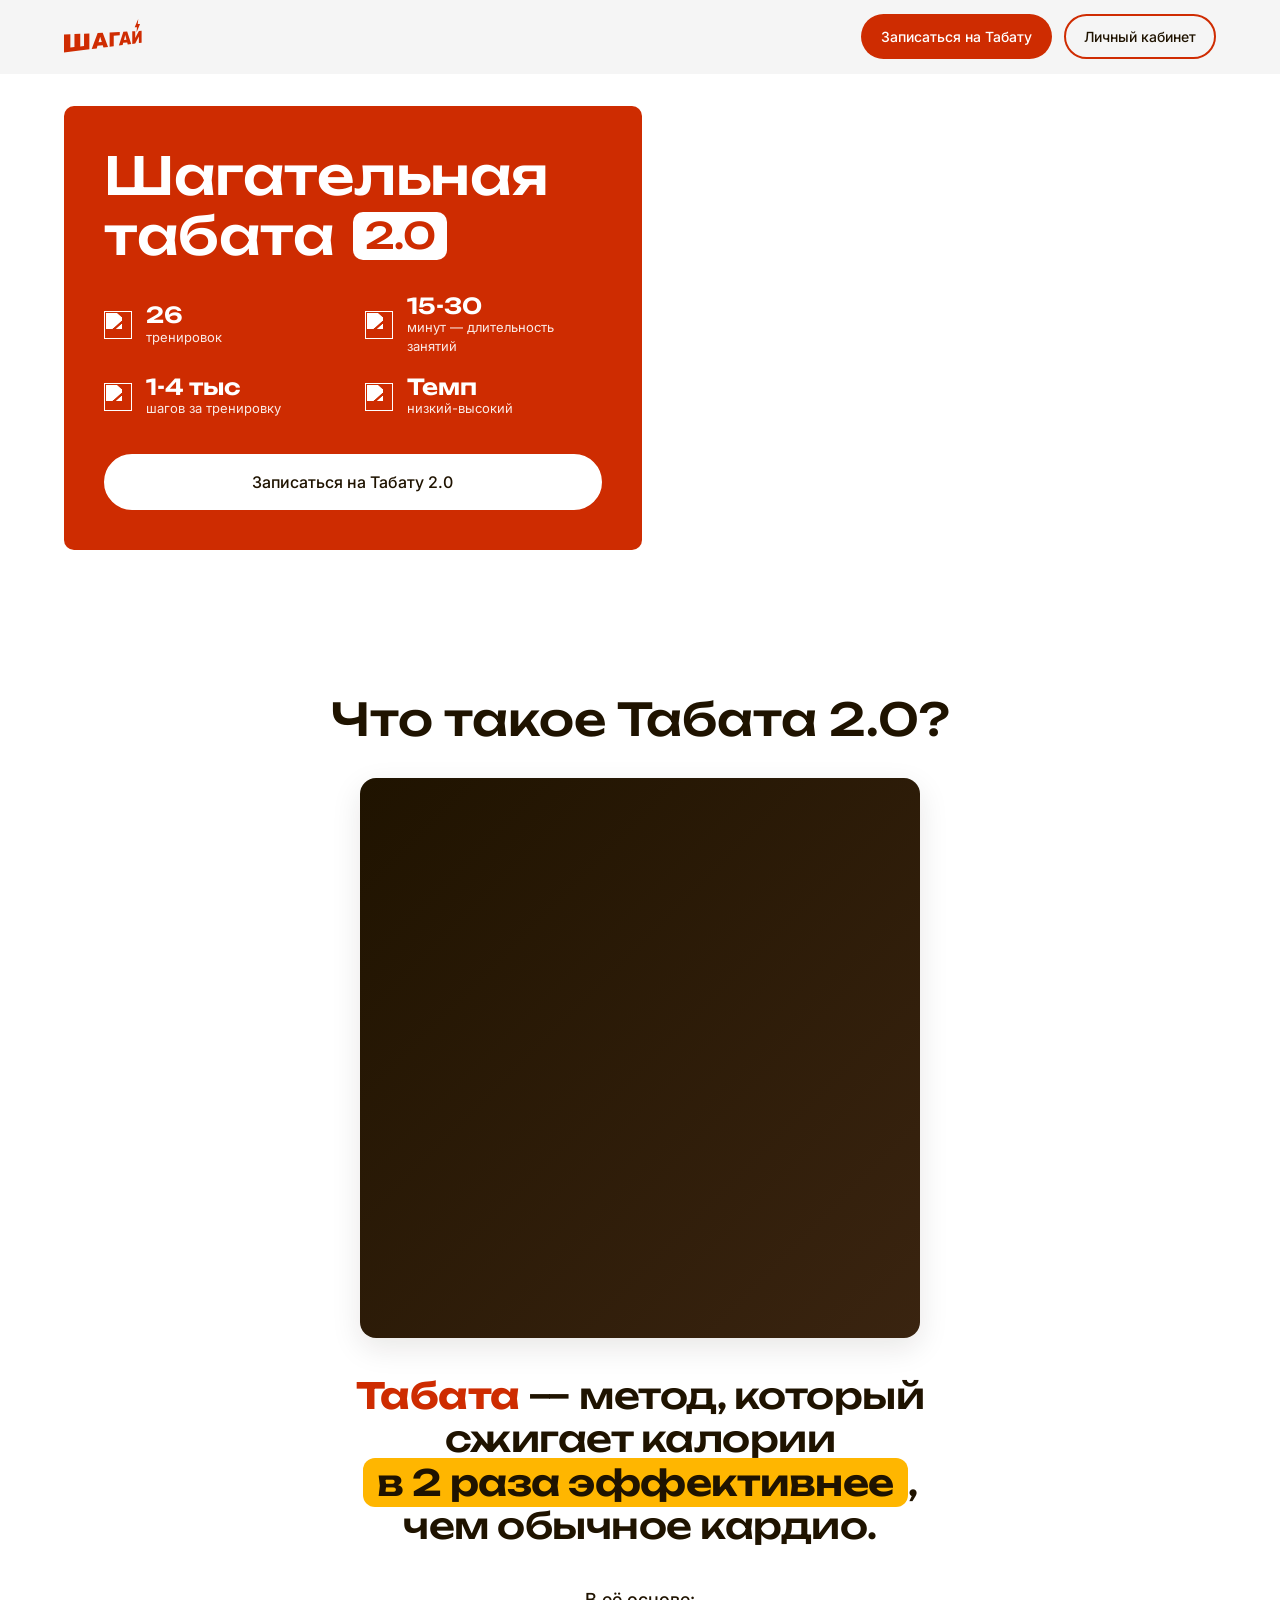
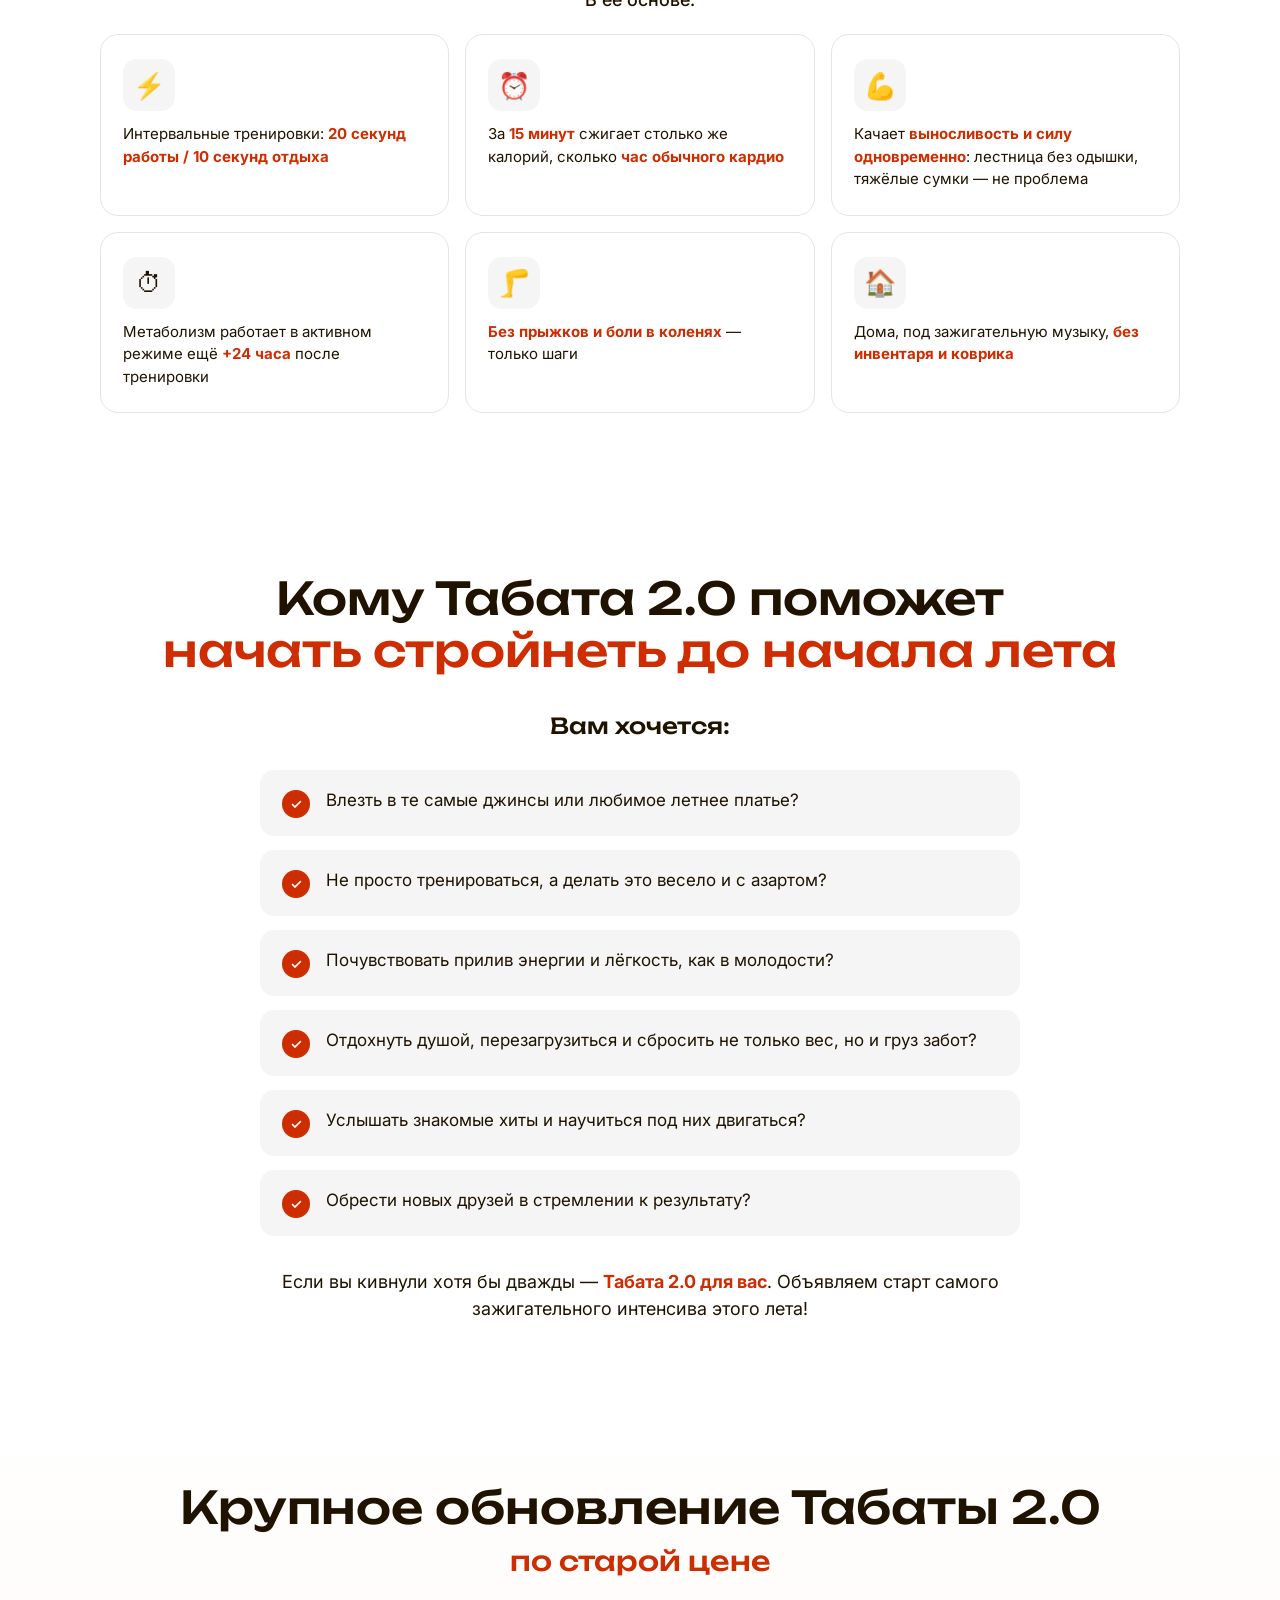
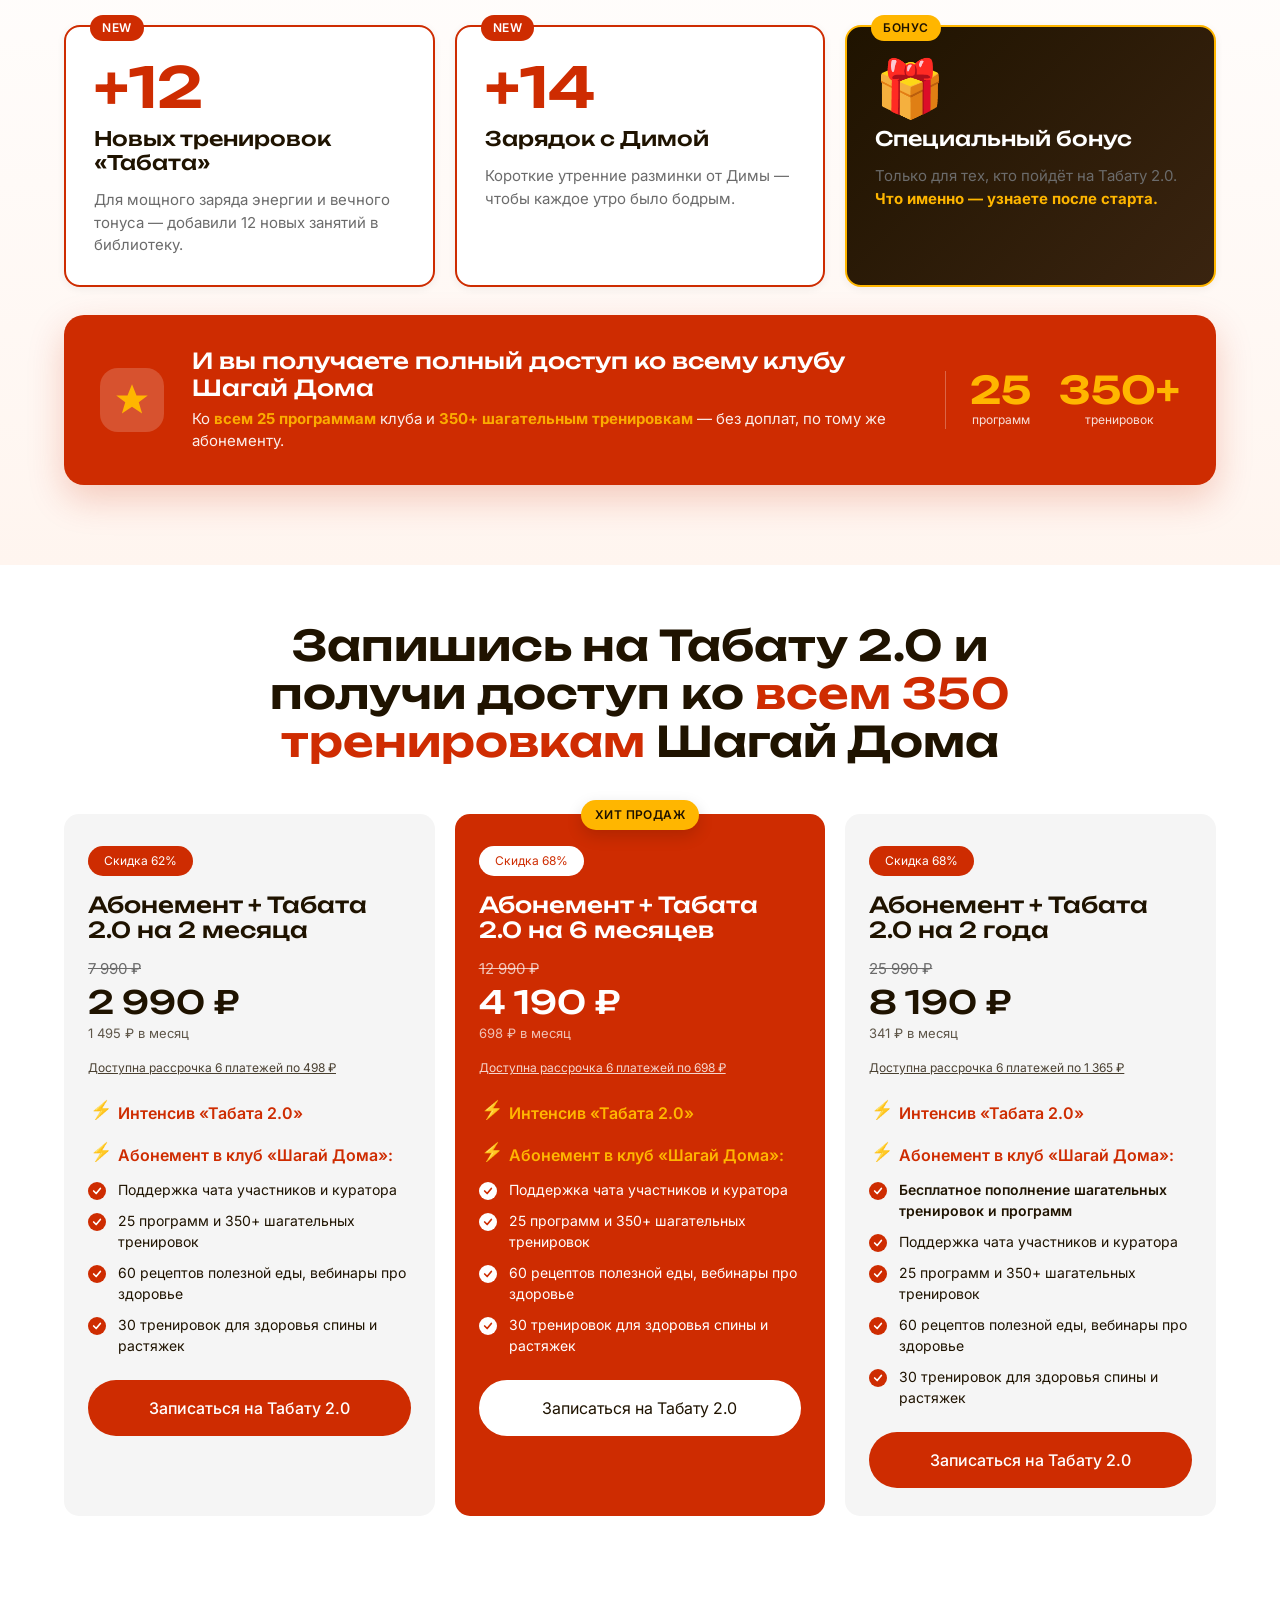
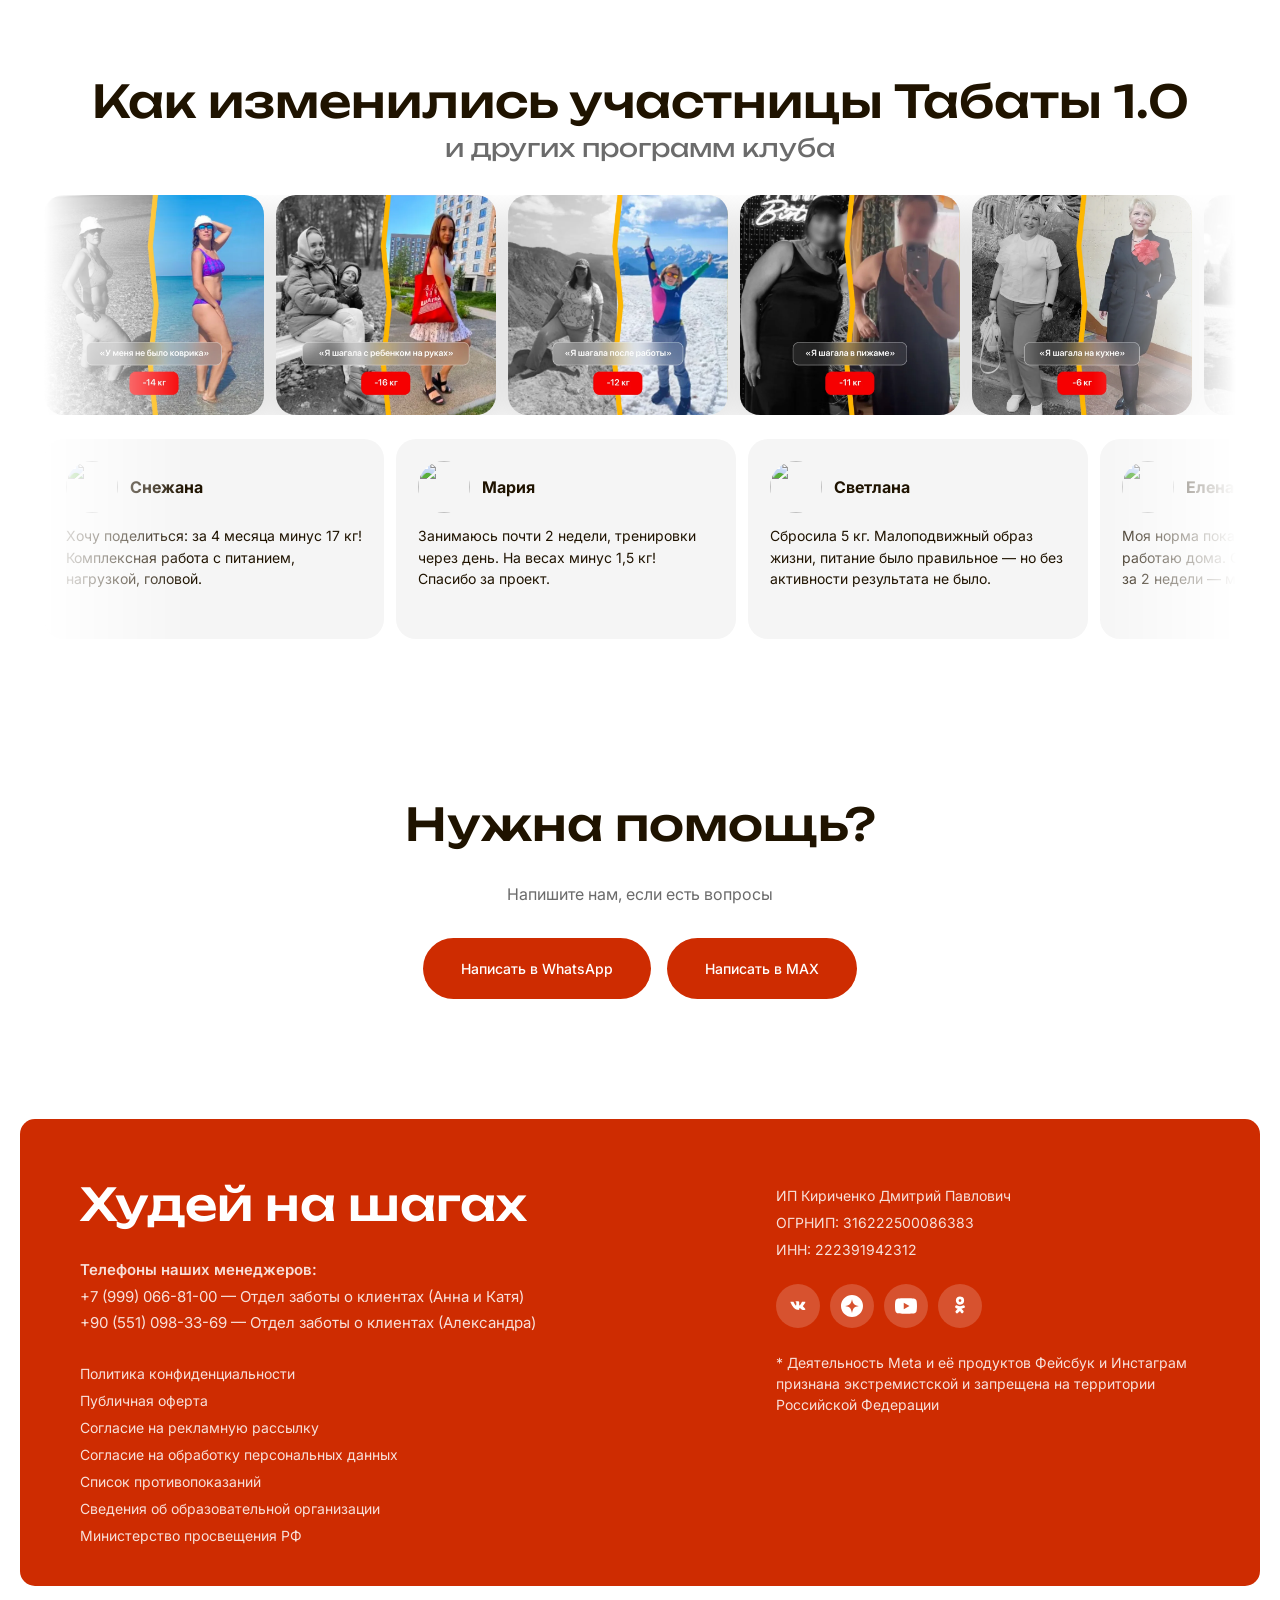
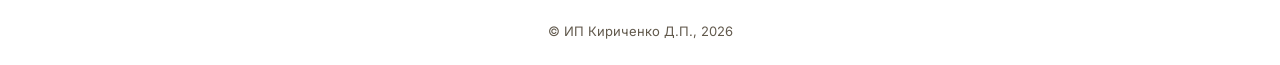
==== commit 5c380a8a: "copy(rates): новая структура тарифов Заголовки тарифов:   • «Абонемент на 2 месяца»  → «Абонемент + " ====
--- a/tilda-embed.html
+++ b/tilda-embed.html
@@ -28,7 +28,6 @@
   
 
 <style>
-/* === ШАГАТЕЛЬНАЯ ТАБАТА 2.0 — стили === */
 /* =============================================================
    Шагательная Табата 2.0 — стили
    Палитра, типографика и сетка переснята с walk-walk.ru/programs/tabata
@@ -892,12 +891,20 @@
   background-image: url('data:image/svg+xml;utf8,<svg xmlns="http://www.w3.org/2000/svg" viewBox="0 0 12 12"><path d="M2 6l3 3 5-6" stroke="%23ce2c01" stroke-width="2" stroke-linecap="round" stroke-linejoin="round" fill="none"/></svg>');
 }
 
-/* === Первый «hero»-пункт с молнией вместо галочки === */
+/* === Hero-пункты с молнией вместо галочки === */
 .rate-card__features-hero {
   font-size: 16px;
-  margin-bottom: 4px;
+  margin-bottom: 2px;
   padding-left: 30px;
   position: relative;
+}
+/* Второй hero-пункт (Абонемент в клуб) — с отступом сверху для визуального разделения */
+.rate-card__features-hero + .rate-card__features-hero {
+  margin-top: 6px;
+}
+/* Первый обычный пункт после hero (буллит клуба) — с маленьким отступом */
+.rate-card__features-hero + .rate-card__features-hero ~ li:not(.rate-card__features-hero):first-of-type {
+  margin-top: 4px;
 }
 .rate-card__features-hero::before {
   content: "⚡" !important;
@@ -1358,7 +1365,7 @@
 
       <article class="rate-card">
         <span class="rate-card__discount">Скидка 62%</span>
-        <h3 class="rate-card__title">Абонемент на 2 месяца</h3>
+        <h3 class="rate-card__title">Абонемент + Табата 2.0 на 2 месяца</h3>
         <div class="rate-card__price">
           <span class="rate-card__old">7 990 ₽</span>
           <span class="rate-card__new">2 990 ₽</span>
@@ -1367,6 +1374,7 @@
         <a href="#popup-installment" class="rate-card__installment" data-popup>Доступна рассрочка 6 платежей по 498 ₽</a>
         <ul class="rate-card__features">
           <li class="rate-card__features-hero"><strong>Интенсив «Табата 2.0»</strong></li>
+          <li class="rate-card__features-hero"><strong>Абонемент в клуб «Шагай Дома»:</strong></li>
           <li>Поддержка чата участников и куратора</li>
           <li>25 программ и 350+ шагательных тренировок</li>
           <li>60 рецептов полезной еды, вебинары про здоровье</li>
@@ -1378,7 +1386,7 @@
       <article class="rate-card rate-card--featured">
         <span class="rate-card__badge-top">Хит продаж</span>
         <span class="rate-card__discount">Скидка 68%</span>
-        <h3 class="rate-card__title">Абонемент на 6 месяцев</h3>
+        <h3 class="rate-card__title">Абонемент + Табата 2.0 на 6 месяцев</h3>
         <div class="rate-card__price">
           <span class="rate-card__old">12 990 ₽</span>
           <span class="rate-card__new">4 190 ₽</span>
@@ -1387,6 +1395,7 @@
         <a href="#popup-installment" class="rate-card__installment" data-popup>Доступна рассрочка 6 платежей по 698 ₽</a>
         <ul class="rate-card__features">
           <li class="rate-card__features-hero"><strong>Интенсив «Табата 2.0»</strong></li>
+          <li class="rate-card__features-hero"><strong>Абонемент в клуб «Шагай Дома»:</strong></li>
           <li>Поддержка чата участников и куратора</li>
           <li>25 программ и 350+ шагательных тренировок</li>
           <li>60 рецептов полезной еды, вебинары про здоровье</li>
@@ -1397,7 +1406,7 @@
 
       <article class="rate-card">
         <span class="rate-card__discount">Скидка 68%</span>
-        <h3 class="rate-card__title">Абонемент на 2 года</h3>
+        <h3 class="rate-card__title">Абонемент + Табата 2.0 на 2 года</h3>
         <div class="rate-card__price">
           <span class="rate-card__old">25 990 ₽</span>
           <span class="rate-card__new">8 190 ₽</span>
@@ -1406,6 +1415,7 @@
         <a href="#popup-installment" class="rate-card__installment" data-popup>Доступна рассрочка 6 платежей по 1 365 ₽</a>
         <ul class="rate-card__features">
           <li class="rate-card__features-hero"><strong>Интенсив «Табата 2.0»</strong></li>
+          <li class="rate-card__features-hero"><strong>Абонемент в клуб «Шагай Дома»:</strong></li>
           <li><em>Бесплатное пополнение шагательных тренировок и программ</em></li>
           <li>Поддержка чата участников и куратора</li>
           <li>25 программ и 350+ шагательных тренировок</li>
@@ -1582,7 +1592,6 @@
 
 
 <script>
-/* === ШАГАТЕЛЬНАЯ ТАБАТА 2.0 — клиентский JS === */
 /* =============================================================
    Шагательная Табата 2.0 — клиентский JS
    Без зависимостей. Запускается на DOMContentLoaded.
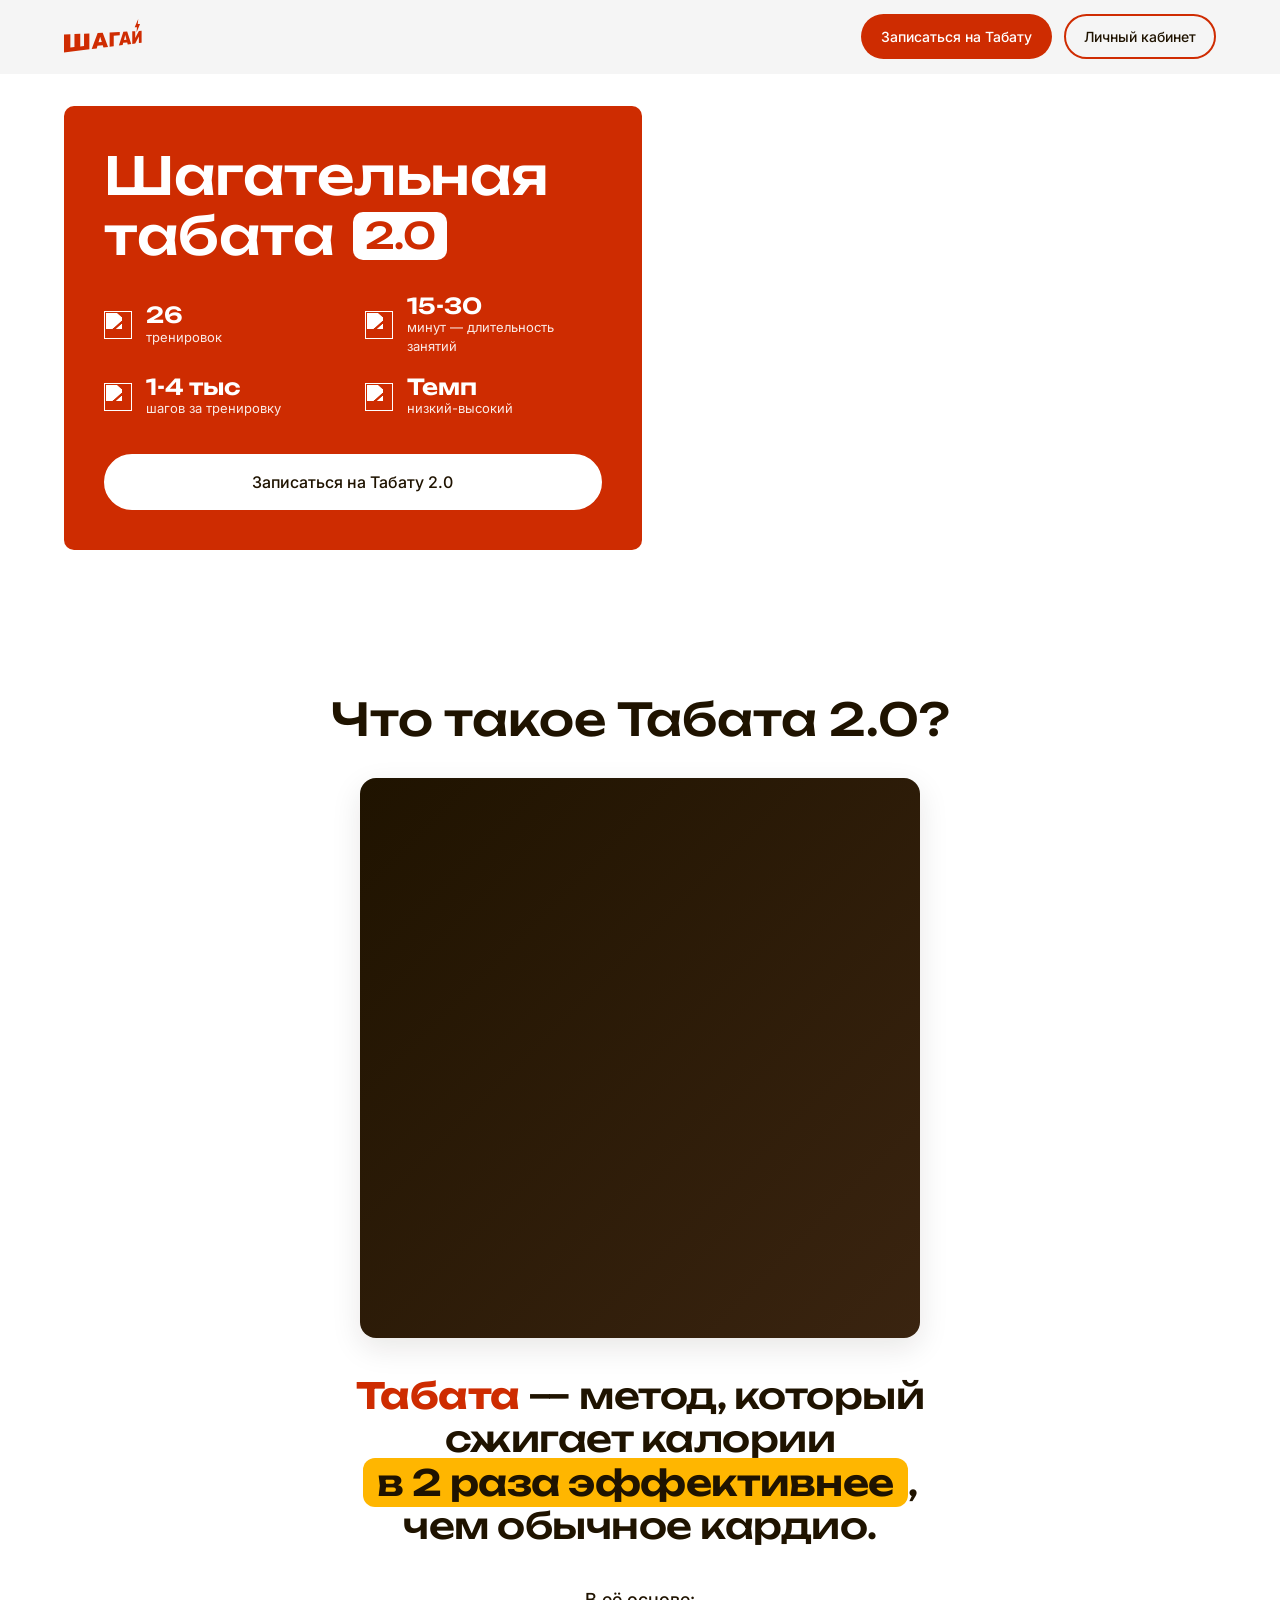
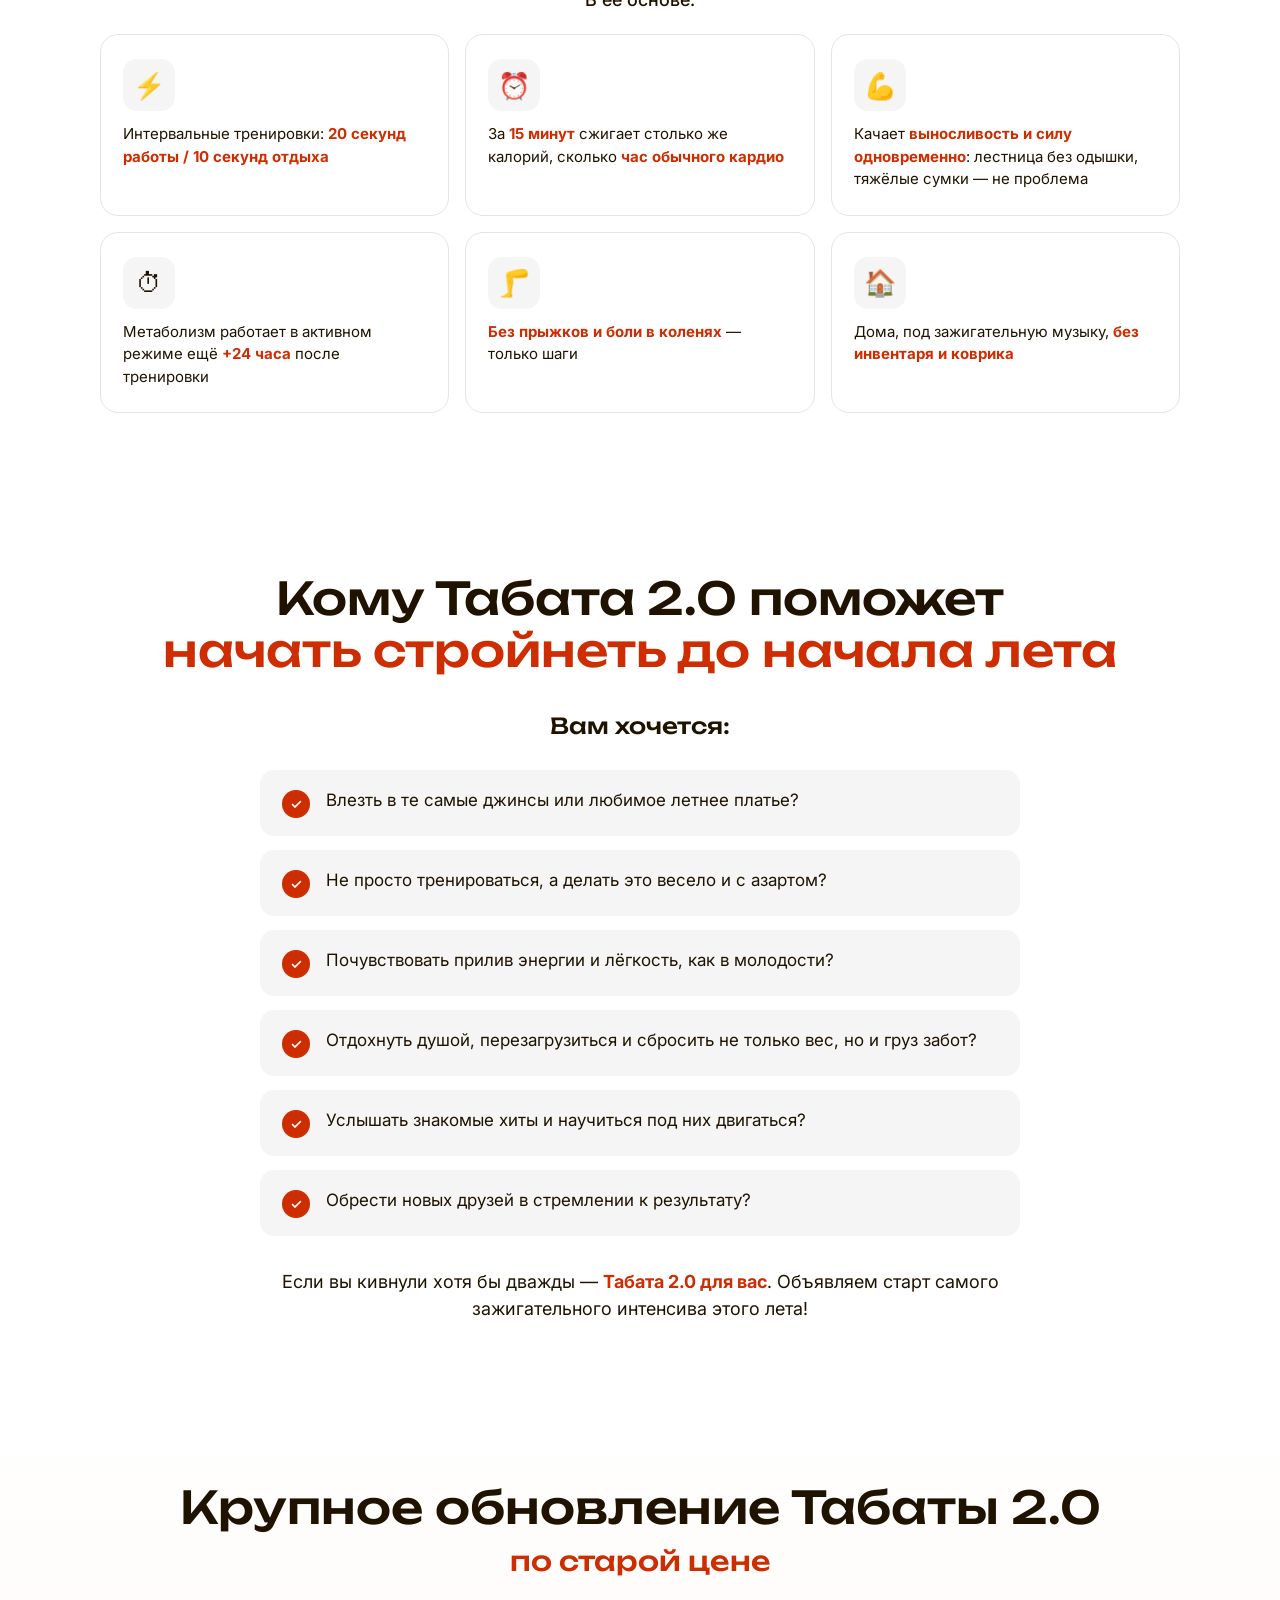
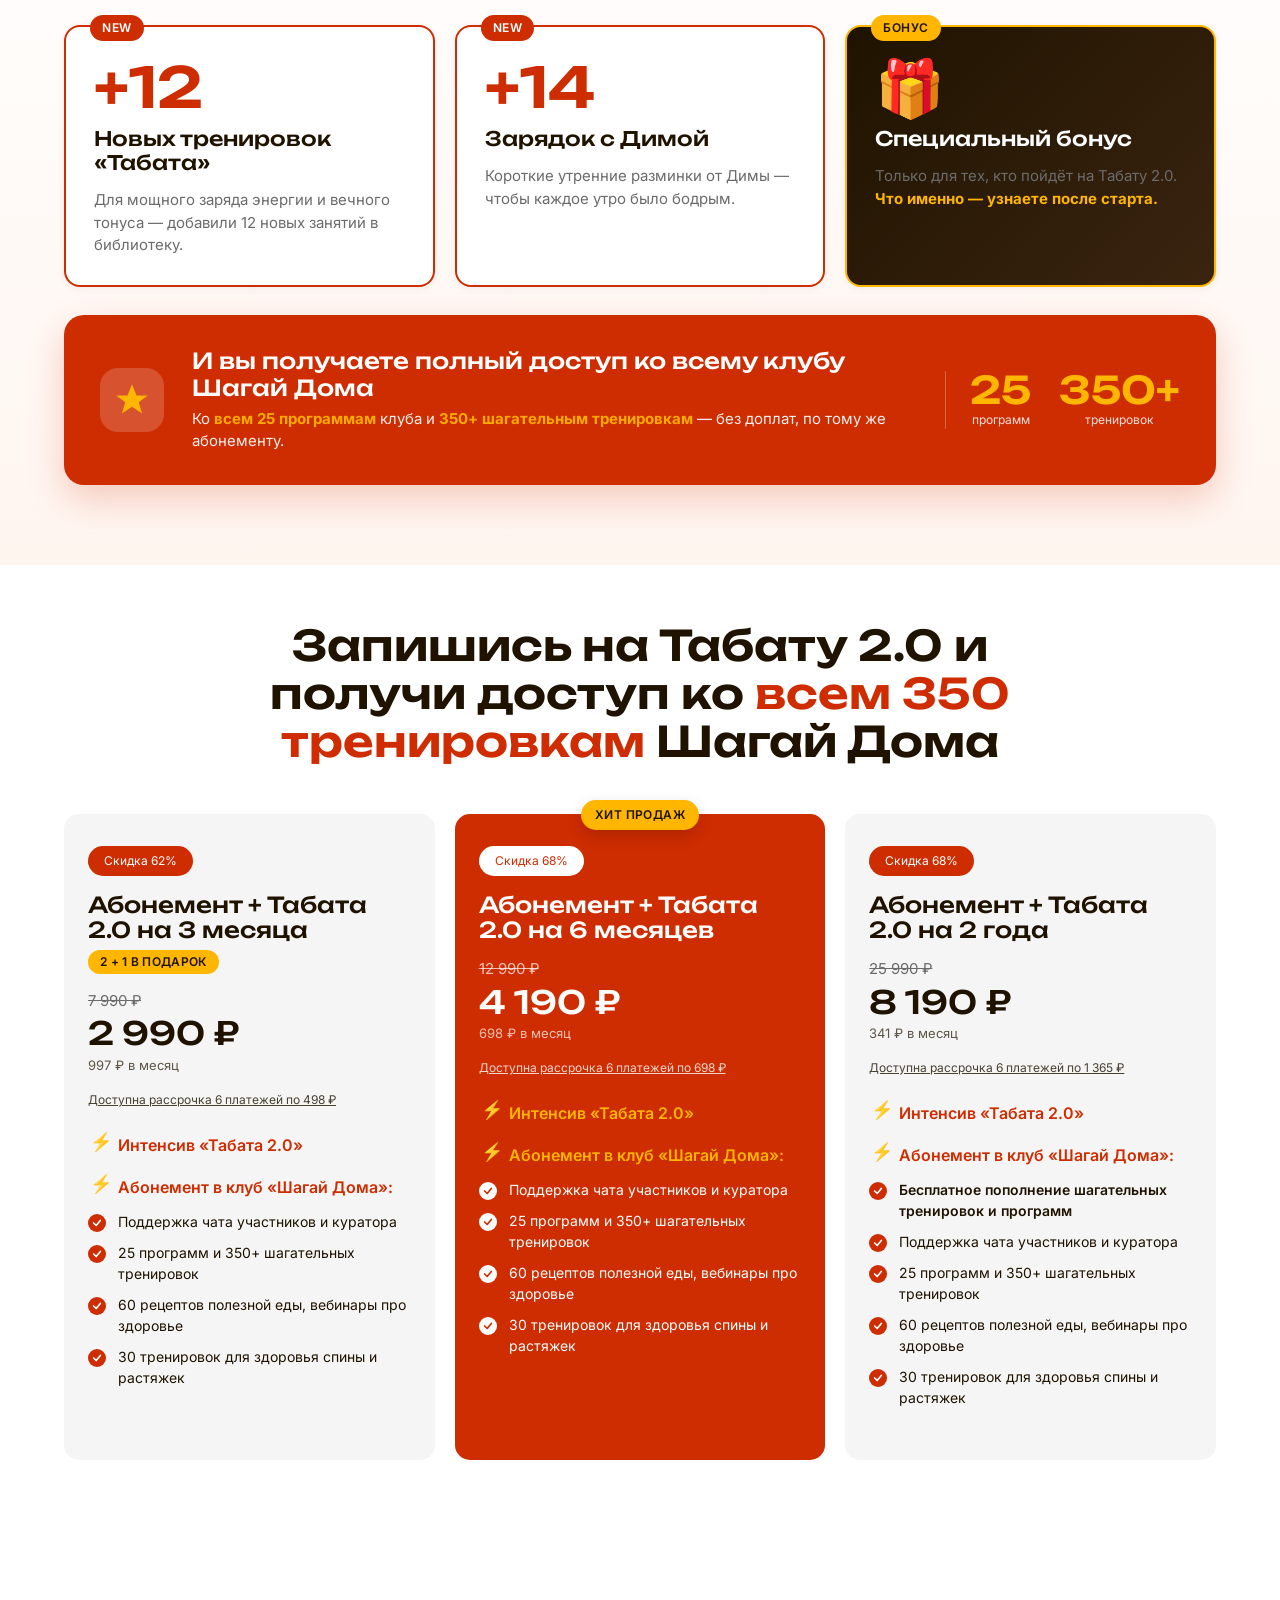
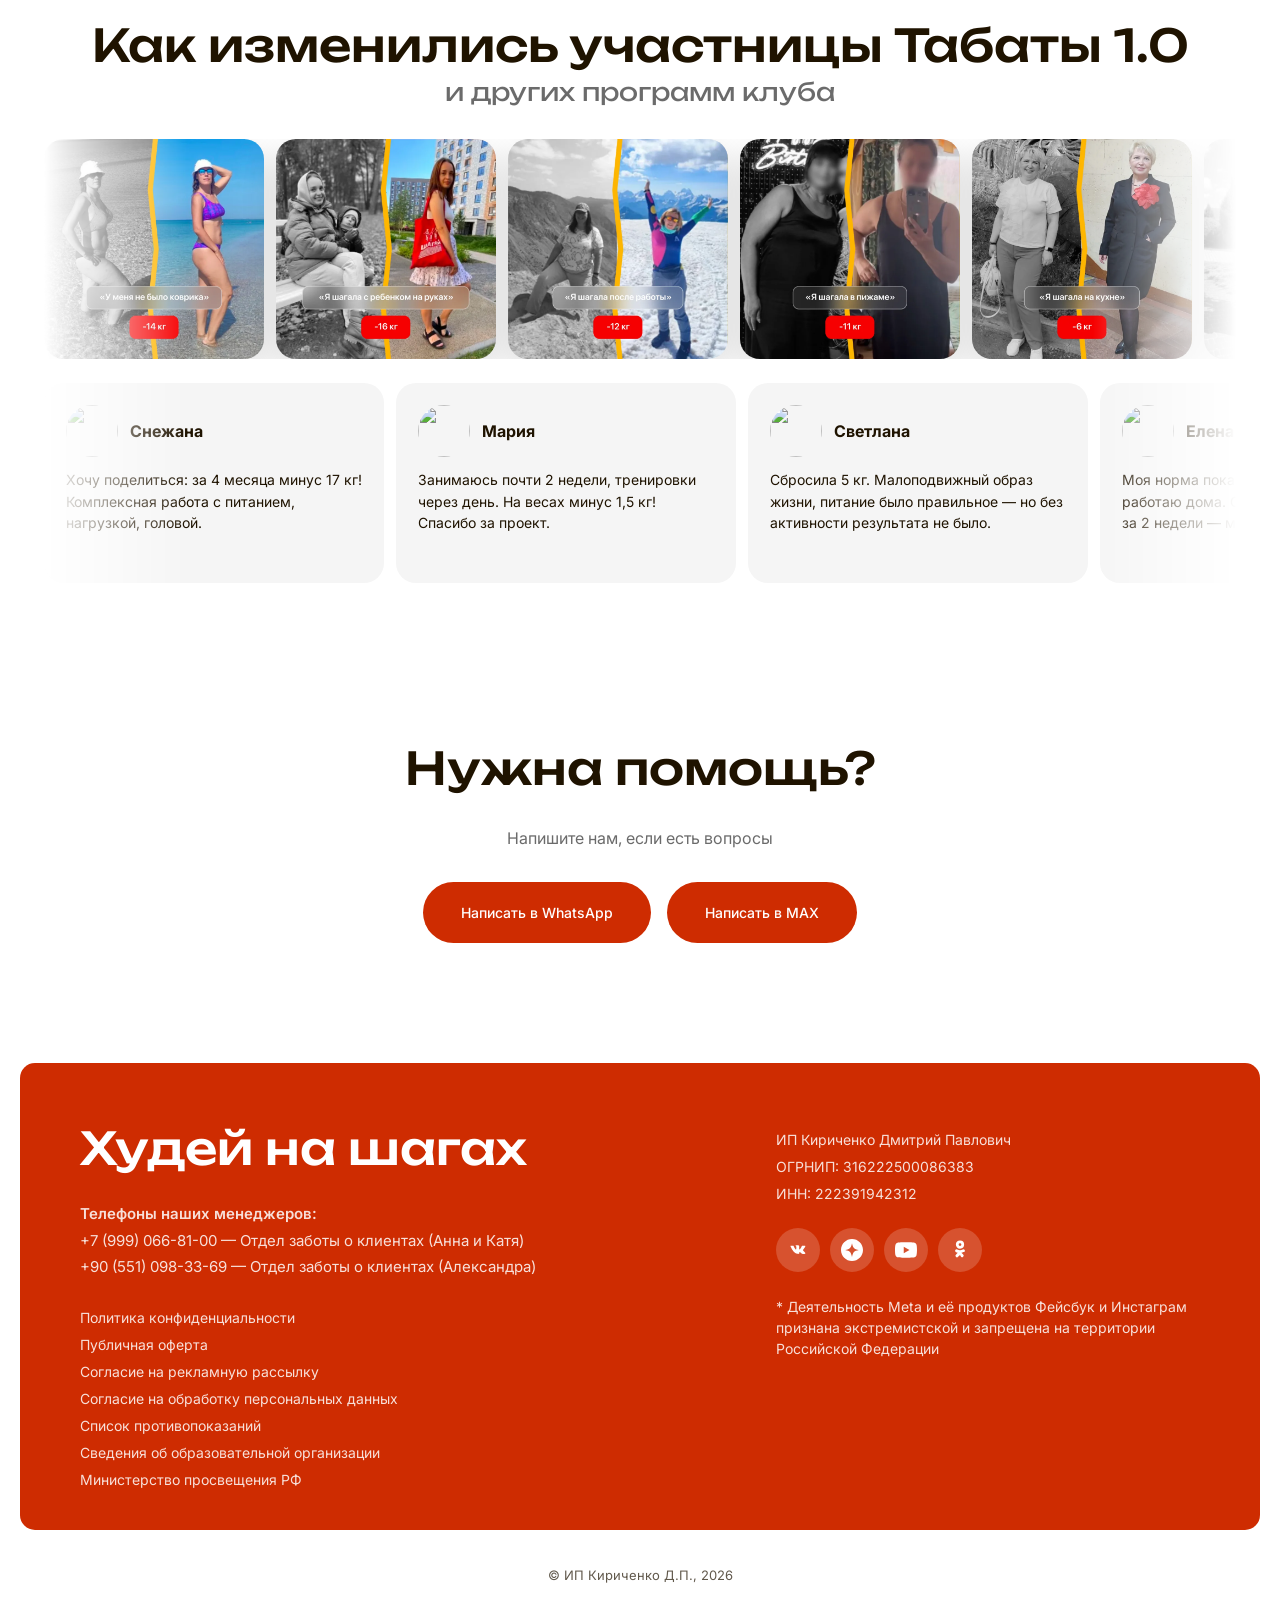
==== commit 009ca9cf: "feat(rates): GetCourse-виджеты + тариф 3 месяца (2+1) Тариф 1: «Абонемент на 2 месяца» → «Абонемент " ====
--- a/tilda-embed.html
+++ b/tilda-embed.html
@@ -848,7 +848,46 @@
   box-shadow: 0 6px 16px rgba(0,0,0,.15);
   white-space: nowrap;
 }
-.rate-card__title { font-size: 22px; font-family: var(--font-h); font-weight: 500; }
+.rate-card__title {
+  font-size: 22px;
+  font-family: var(--font-h);
+  font-weight: 500;
+  display: flex;
+  flex-direction: column;
+  gap: 8px;
+}
+/* Бейдж-приписка к заголовку «2 + 1 в подарок» */
+.rate-card__title-bonus {
+  display: inline-block;
+  align-self: flex-start;
+  background: var(--color-primary-hover);
+  color: #1f1300;
+  font-family: var(--font-b);
+  font-weight: 600;
+  font-size: 12px;
+  letter-spacing: 0.3px;
+  text-transform: uppercase;
+  padding: 5px 12px;
+  border-radius: var(--radius-pill);
+}
+.rate-card--featured .rate-card__title-bonus { background: #fff; color: var(--color-primary); }
+
+/* Обёртка под GetCourse-виджет — приводит инжектированную кнопку к нашему стилю */
+.rate-card__cta-wrap {
+  margin-top: auto;     /* прижимает кнопку к низу карточки */
+  display: block;
+  width: 100%;
+}
+.rate-card__cta-wrap > *:not(script) {
+  width: 100% !important;
+  display: block !important;
+}
+/* На случай если GetCourse вставит кнопку как <a> или <button> */
+.rate-card__cta-wrap a,
+.rate-card__cta-wrap button {
+  width: 100% !important;
+  max-width: 100% !important;
+}
 .rate-card__price { display: flex; flex-direction: column; gap: 4px; }
 .rate-card__old {
   text-decoration: line-through;
@@ -1365,11 +1404,11 @@
 
       <article class="rate-card">
         <span class="rate-card__discount">Скидка 62%</span>
-        <h3 class="rate-card__title">Абонемент + Табата 2.0 на 2 месяца</h3>
+        <h3 class="rate-card__title">Абонемент + Табата 2.0 на 3 месяца <span class="rate-card__title-bonus">2&nbsp;+&nbsp;1 в&nbsp;подарок</span></h3>
         <div class="rate-card__price">
           <span class="rate-card__old">7 990 ₽</span>
           <span class="rate-card__new">2 990 ₽</span>
-          <span class="rate-card__monthly">1 495 ₽ в месяц</span>
+          <span class="rate-card__monthly">997 ₽ в месяц</span>
         </div>
         <a href="#popup-installment" class="rate-card__installment" data-popup>Доступна рассрочка 6 платежей по 498 ₽</a>
         <ul class="rate-card__features">
@@ -1380,7 +1419,9 @@
           <li>60 рецептов полезной еды, вебинары про здоровье</li>
           <li>30 тренировок для здоровья спины и растяжек</li>
         </ul>
-        <a href="/2-months" class="btn btn--primary btn--block">Записаться на Табату 2.0</a>
+        <div class="rate-card__cta-wrap" data-tariff="3-months">
+          <script id="caf18716b3b818a61659684f1ef7a126571e6e6c" src="https://my.walk-walk.ru/pl/lite/widget/script?id=1604829"></script>
+        </div>
       </article>
 
       <article class="rate-card rate-card--featured">
@@ -1401,7 +1442,9 @@
           <li>60 рецептов полезной еды, вебинары про здоровье</li>
           <li>30 тренировок для здоровья спины и растяжек</li>
         </ul>
-        <a href="/6-months" class="btn btn--white btn--block">Записаться на Табату 2.0</a>
+        <div class="rate-card__cta-wrap" data-tariff="6-months">
+          <script id="21e05ca307657276fb105b972c368bac9304e306" src="https://my.walk-walk.ru/pl/lite/widget/script?id=1604831"></script>
+        </div>
       </article>
 
       <article class="rate-card">
@@ -1422,7 +1465,9 @@
           <li>60 рецептов полезной еды, вебинары про здоровье</li>
           <li>30 тренировок для здоровья спины и растяжек</li>
         </ul>
-        <a href="/all" class="btn btn--primary btn--block">Записаться на Табату 2.0</a>
+        <div class="rate-card__cta-wrap" data-tariff="2-years">
+          <script id="2eedae02ea8d8f5ab20544229978d558b8ea64b1" src="https://my.walk-walk.ru/pl/lite/widget/script?id=1604834"></script>
+        </div>
       </article>
 
     </div>
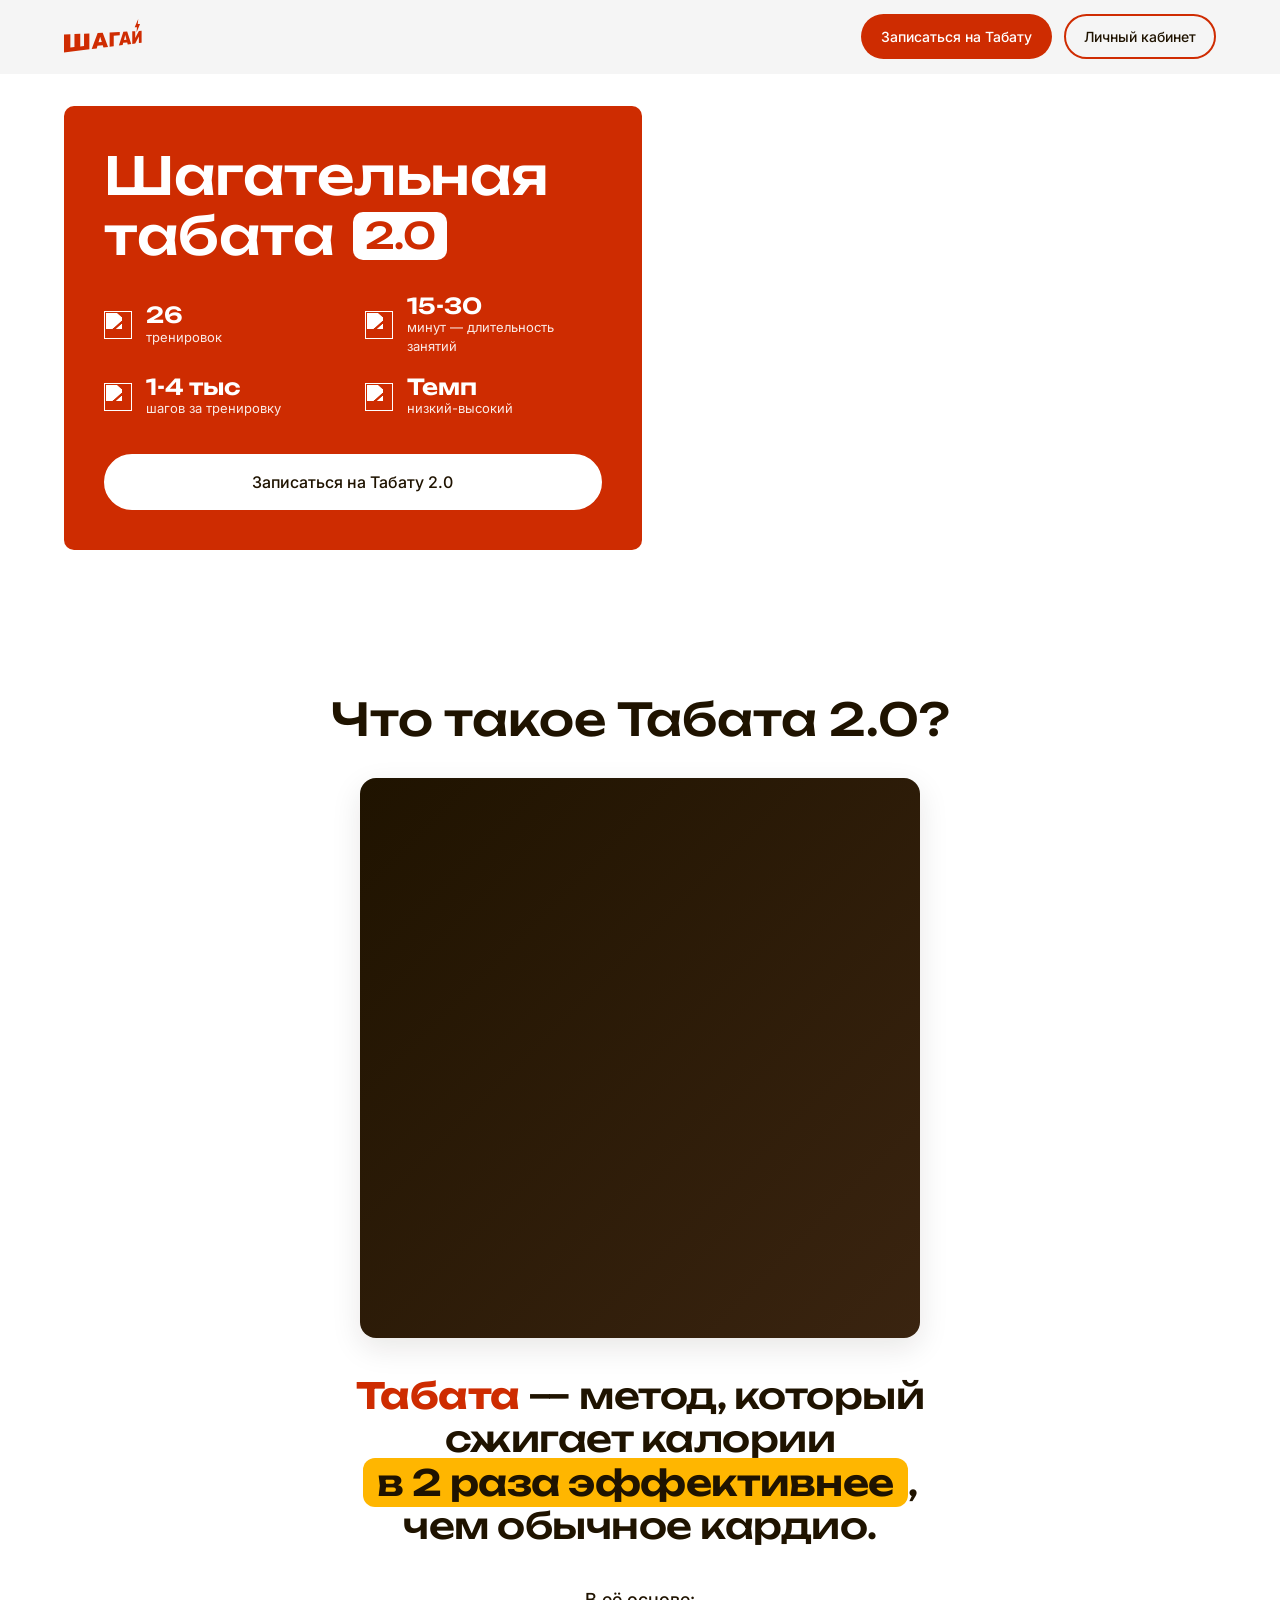
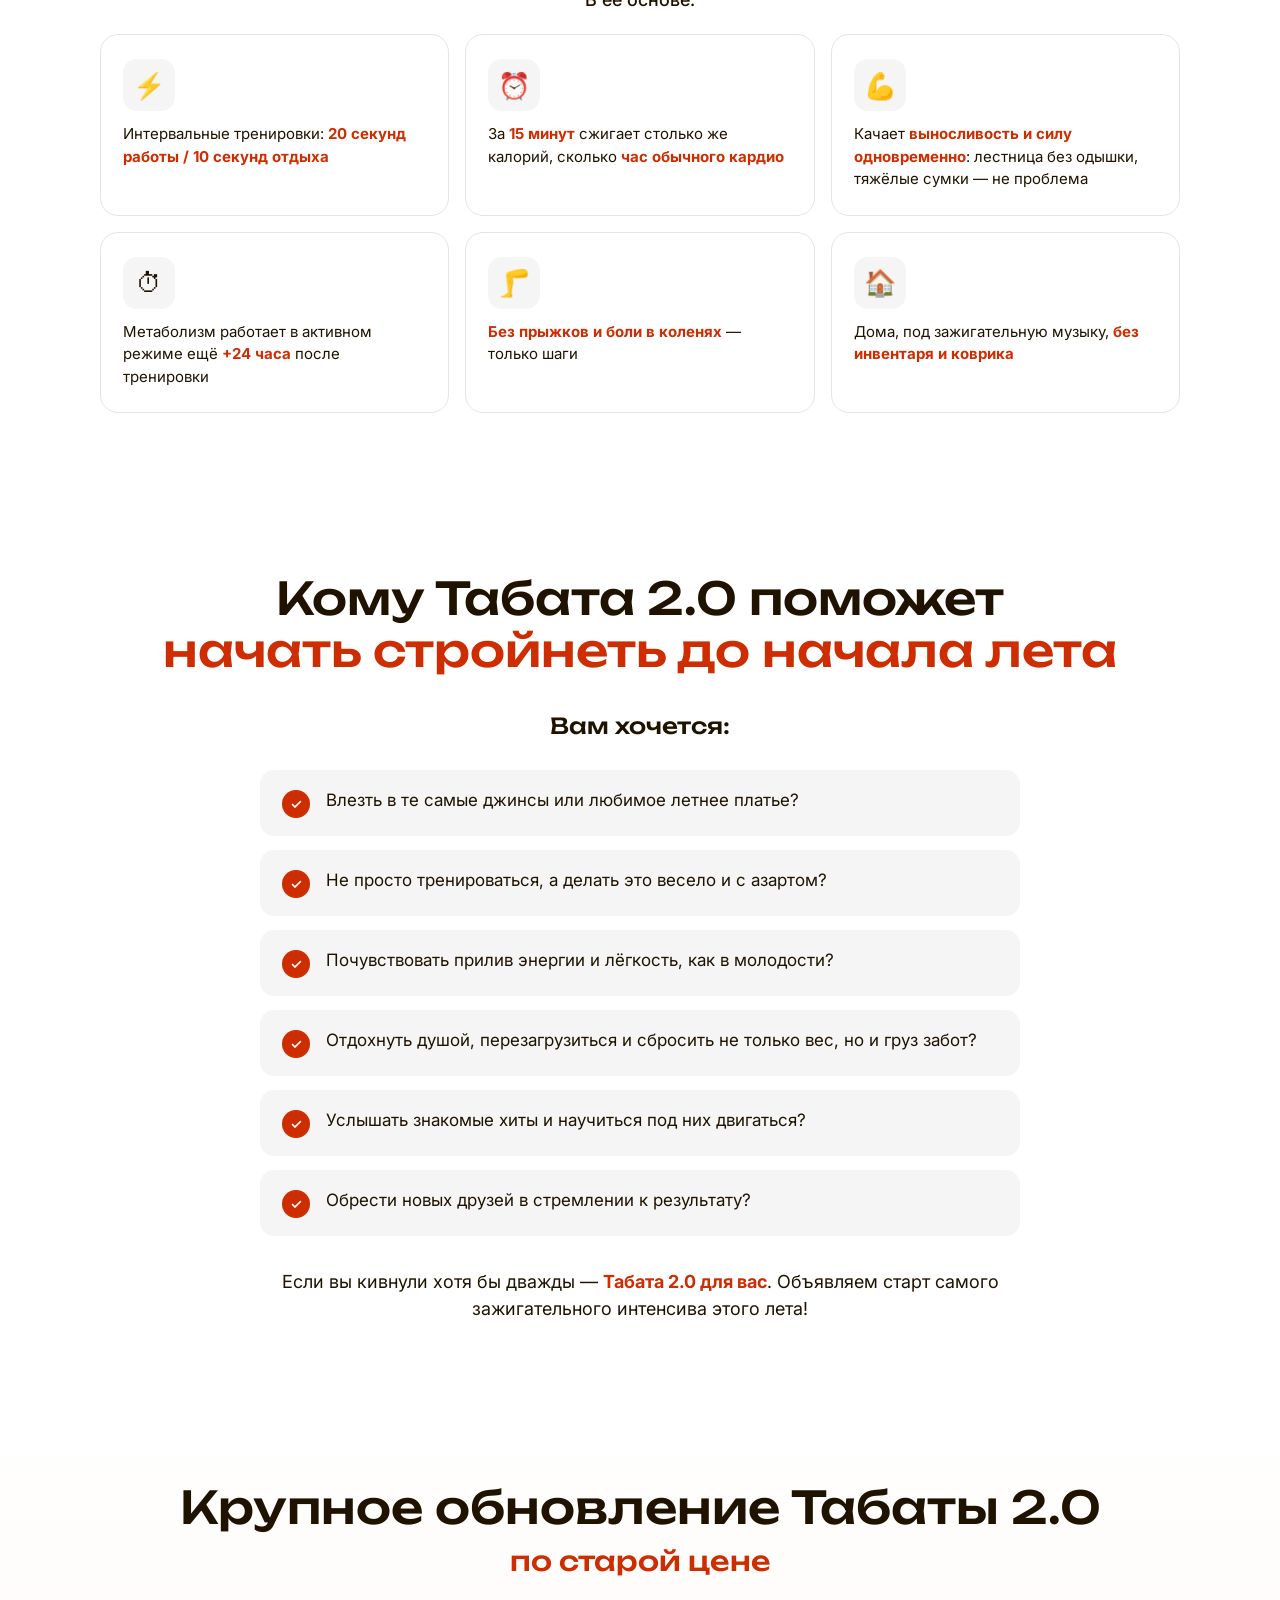
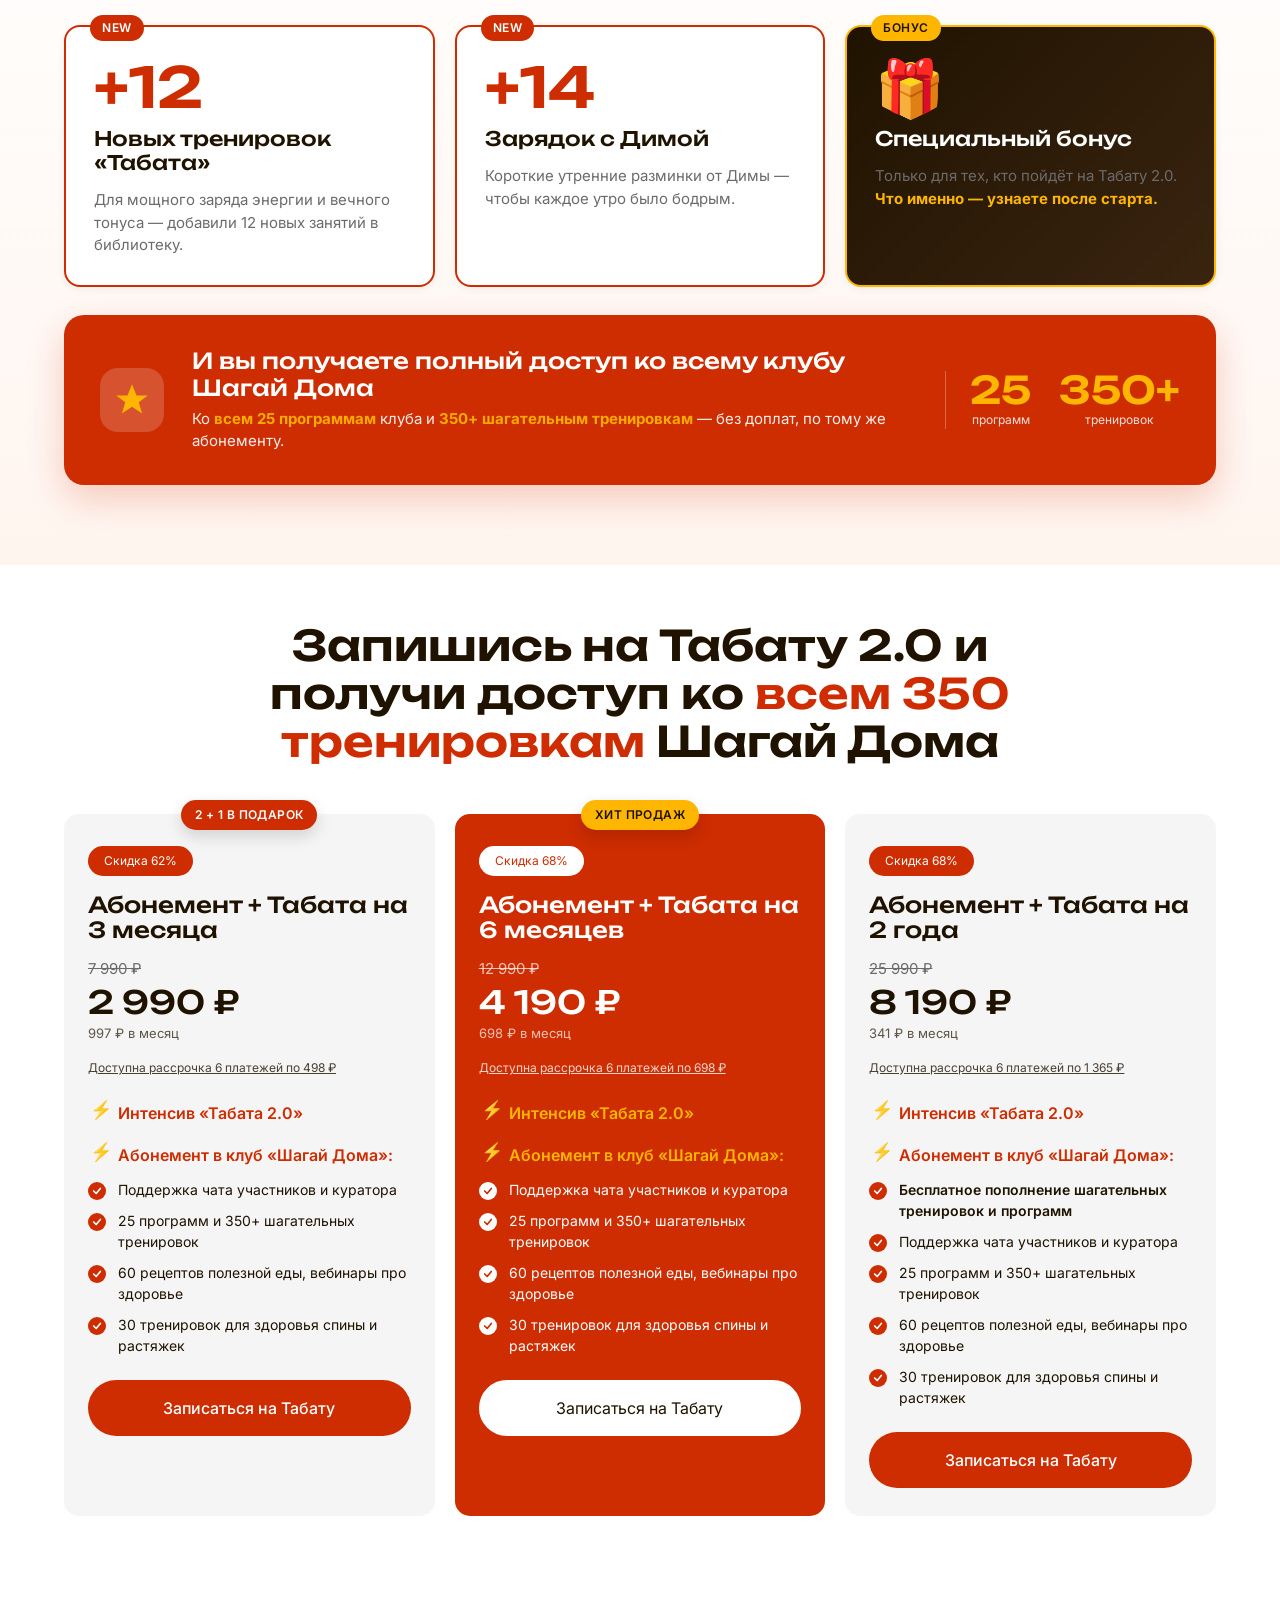
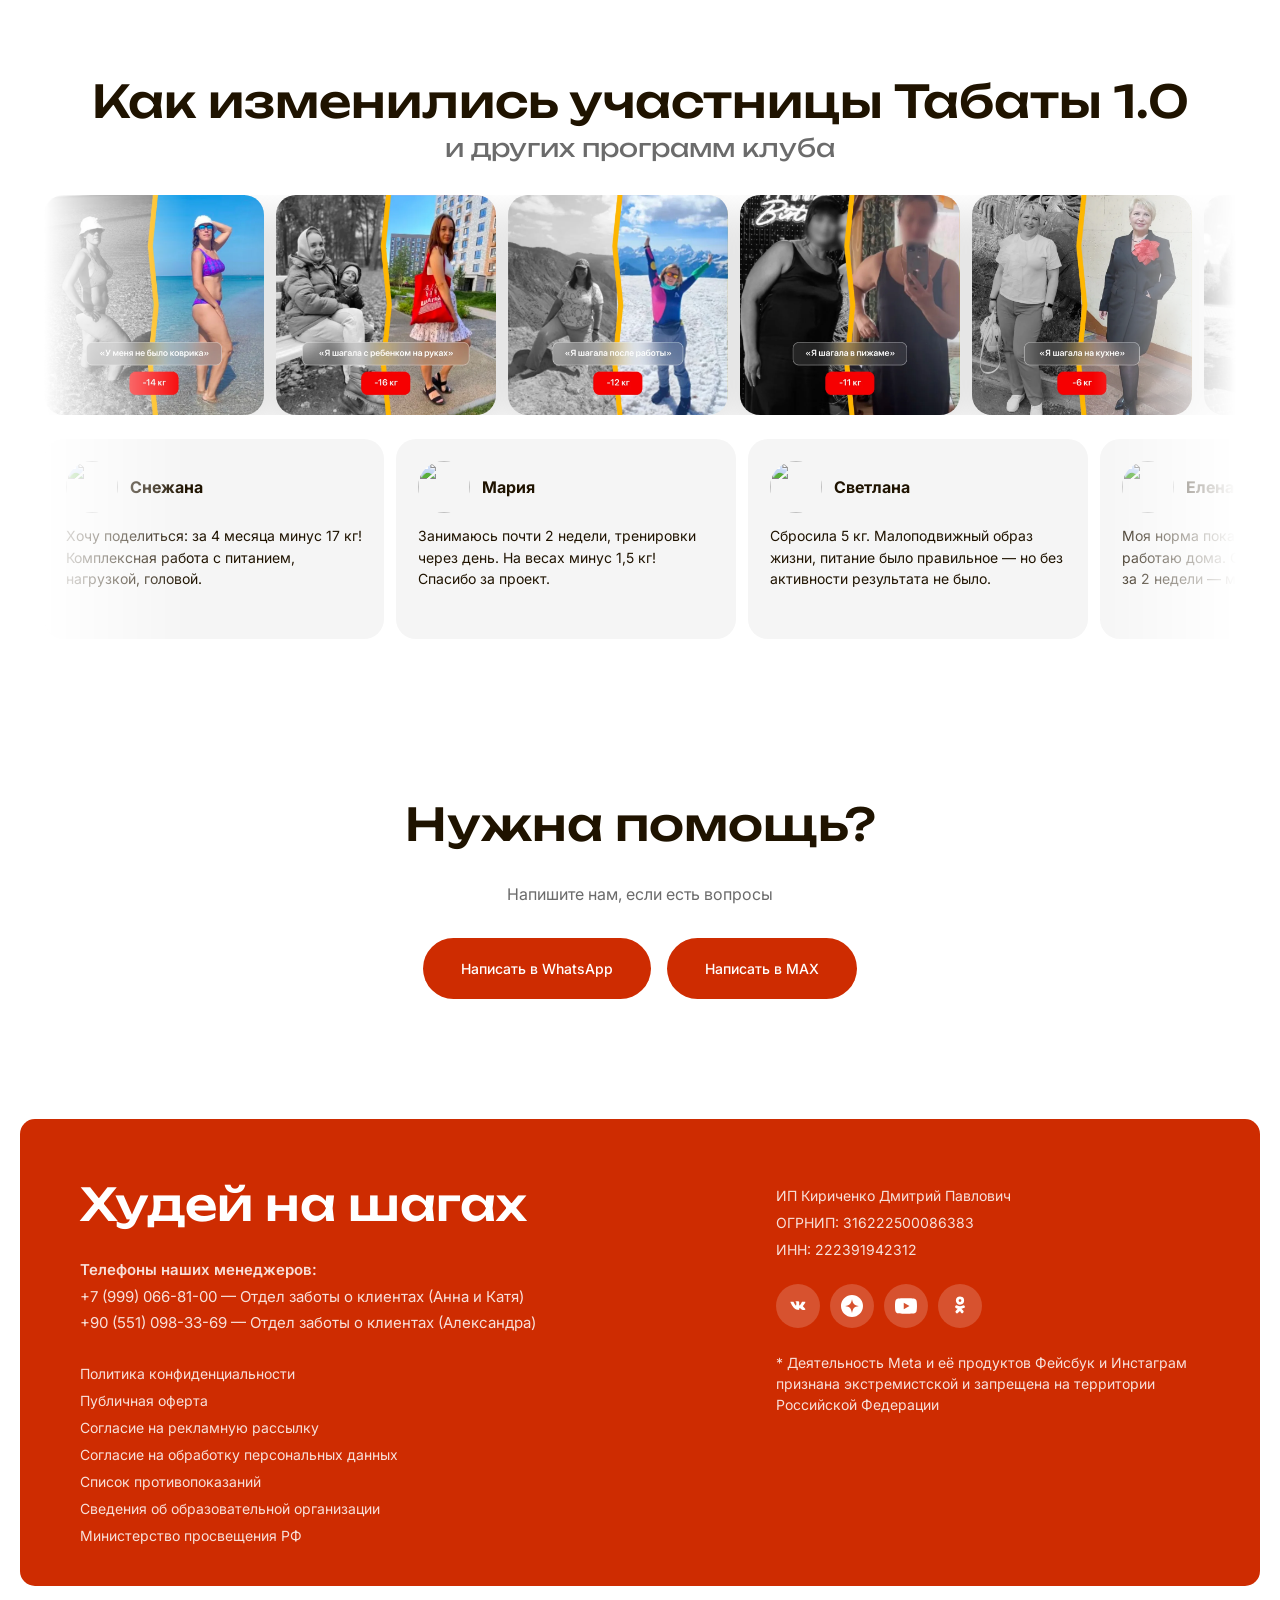
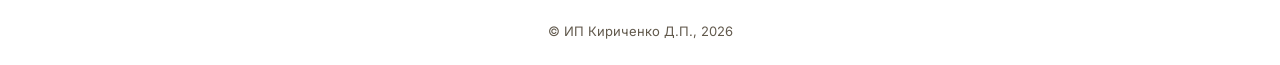
==== commit 610e5c06: "feat(rates+popups): виджеты GetCourse в попапах + чистка тарифов Тарифы:   • Убрано «2.0» из заголов" ====
--- a/tilda-embed.html
+++ b/tilda-embed.html
@@ -848,45 +848,29 @@
   box-shadow: 0 6px 16px rgba(0,0,0,.15);
   white-space: nowrap;
 }
-.rate-card__title {
-  font-size: 22px;
-  font-family: var(--font-h);
+.rate-card__title { font-size: 22px; font-family: var(--font-h); font-weight: 500; }
+
+/* Bonus-бейдж «2+1 в подарок» — наследует стиль «Хит продаж» */
+.rate-card__badge-top--bonus {
+  background: var(--color-primary);
+  color: #fff;
+}
+
+/* Стили под виджет внутри попапа */
+.popup__widget {
+  margin-top: 20px;
+  min-height: 60px;     /* пока GetCourse подгружается, держит высоту */
+}
+.popup__widget iframe,
+.popup__widget a,
+.popup__widget button {
+  max-width: 100% !important;
+}
+.popup__sub {
+  font-size: 14px !important;
+  color: var(--color-primary) !important;
   font-weight: 500;
-  display: flex;
-  flex-direction: column;
-  gap: 8px;
-}
-/* Бейдж-приписка к заголовку «2 + 1 в подарок» */
-.rate-card__title-bonus {
-  display: inline-block;
-  align-self: flex-start;
-  background: var(--color-primary-hover);
-  color: #1f1300;
-  font-family: var(--font-b);
-  font-weight: 600;
-  font-size: 12px;
-  letter-spacing: 0.3px;
-  text-transform: uppercase;
-  padding: 5px 12px;
-  border-radius: var(--radius-pill);
-}
-.rate-card--featured .rate-card__title-bonus { background: #fff; color: var(--color-primary); }
-
-/* Обёртка под GetCourse-виджет — приводит инжектированную кнопку к нашему стилю */
-.rate-card__cta-wrap {
-  margin-top: auto;     /* прижимает кнопку к низу карточки */
-  display: block;
-  width: 100%;
-}
-.rate-card__cta-wrap > *:not(script) {
-  width: 100% !important;
-  display: block !important;
-}
-/* На случай если GetCourse вставит кнопку как <a> или <button> */
-.rate-card__cta-wrap a,
-.rate-card__cta-wrap button {
-  width: 100% !important;
-  max-width: 100% !important;
+  margin: 0 0 8px !important;
 }
 .rate-card__price { display: flex; flex-direction: column; gap: 4px; }
 .rate-card__old {
@@ -1403,8 +1387,9 @@
     <div class="rates__grid">
 
       <article class="rate-card">
+        <span class="rate-card__badge-top rate-card__badge-top--bonus">2&nbsp;+&nbsp;1 в&nbsp;подарок</span>
         <span class="rate-card__discount">Скидка 62%</span>
-        <h3 class="rate-card__title">Абонемент + Табата 2.0 на 3 месяца <span class="rate-card__title-bonus">2&nbsp;+&nbsp;1 в&nbsp;подарок</span></h3>
+        <h3 class="rate-card__title">Абонемент + Табата на 3 месяца</h3>
         <div class="rate-card__price">
           <span class="rate-card__old">7 990 ₽</span>
           <span class="rate-card__new">2 990 ₽</span>
@@ -1419,15 +1404,13 @@
           <li>60 рецептов полезной еды, вебинары про здоровье</li>
           <li>30 тренировок для здоровья спины и растяжек</li>
         </ul>
-        <div class="rate-card__cta-wrap" data-tariff="3-months">
-          <script id="caf18716b3b818a61659684f1ef7a126571e6e6c" src="https://my.walk-walk.ru/pl/lite/widget/script?id=1604829"></script>
-        </div>
+        <button type="button" class="btn btn--primary btn--block" data-popup="popup-buy-3m">Записаться на Табату</button>
       </article>
 
       <article class="rate-card rate-card--featured">
         <span class="rate-card__badge-top">Хит продаж</span>
         <span class="rate-card__discount">Скидка 68%</span>
-        <h3 class="rate-card__title">Абонемент + Табата 2.0 на 6 месяцев</h3>
+        <h3 class="rate-card__title">Абонемент + Табата на 6 месяцев</h3>
         <div class="rate-card__price">
           <span class="rate-card__old">12 990 ₽</span>
           <span class="rate-card__new">4 190 ₽</span>
@@ -1442,14 +1425,12 @@
           <li>60 рецептов полезной еды, вебинары про здоровье</li>
           <li>30 тренировок для здоровья спины и растяжек</li>
         </ul>
-        <div class="rate-card__cta-wrap" data-tariff="6-months">
-          <script id="21e05ca307657276fb105b972c368bac9304e306" src="https://my.walk-walk.ru/pl/lite/widget/script?id=1604831"></script>
-        </div>
+        <button type="button" class="btn btn--white btn--block" data-popup="popup-buy-6m">Записаться на Табату</button>
       </article>
 
       <article class="rate-card">
         <span class="rate-card__discount">Скидка 68%</span>
-        <h3 class="rate-card__title">Абонемент + Табата 2.0 на 2 года</h3>
+        <h3 class="rate-card__title">Абонемент + Табата на 2 года</h3>
         <div class="rate-card__price">
           <span class="rate-card__old">25 990 ₽</span>
           <span class="rate-card__new">8 190 ₽</span>
@@ -1465,9 +1446,7 @@
           <li>60 рецептов полезной еды, вебинары про здоровье</li>
           <li>30 тренировок для здоровья спины и растяжек</li>
         </ul>
-        <div class="rate-card__cta-wrap" data-tariff="2-years">
-          <script id="2eedae02ea8d8f5ab20544229978d558b8ea64b1" src="https://my.walk-walk.ru/pl/lite/widget/script?id=1604834"></script>
-        </div>
+        <button type="button" class="btn btn--primary btn--block" data-popup="popup-buy-2y">Записаться на Табату</button>
       </article>
 
     </div>
@@ -1618,7 +1597,46 @@
   <div class="popup__box">
     <button class="popup__close" data-close aria-label="Закрыть">×</button>
     <h3>Рассрочка</h3>
-    <p>Вы можете приобрести абонемент в рассрочку. Для этого нажмите на кнопку «Записаться на Табату 2.0», введите свою почту и на странице оплаты выберите вариант «Рассрочка».</p>
+    <p>Вы можете приобрести абонемент в рассрочку. Для этого нажмите на кнопку «Записаться на Табату», введите свою почту и на странице оплаты выберите вариант «Рассрочка».</p>
+  </div>
+</div>
+
+<!-- POPUP оплаты: 3 месяца -->
+<div class="popup" id="popup-buy-3m" aria-hidden="true">
+  <div class="popup__overlay" data-close></div>
+  <div class="popup__box">
+    <button class="popup__close" data-close aria-label="Закрыть">×</button>
+    <h3>Абонемент + Табата на 3 месяца</h3>
+    <p class="popup__sub">Цена 2 990 ₽ — оплатите за 1 минуту</p>
+    <div class="popup__widget">
+      <script id="caf18716b3b818a61659684f1ef7a126571e6e6c" src="https://my.walk-walk.ru/pl/lite/widget/script?id=1604829"></script>
+    </div>
+  </div>
+</div>
+
+<!-- POPUP оплаты: 6 месяцев -->
+<div class="popup" id="popup-buy-6m" aria-hidden="true">
+  <div class="popup__overlay" data-close></div>
+  <div class="popup__box">
+    <button class="popup__close" data-close aria-label="Закрыть">×</button>
+    <h3>Абонемент + Табата на 6 месяцев</h3>
+    <p class="popup__sub">Цена 4 190 ₽ — оплатите за 1 минуту</p>
+    <div class="popup__widget">
+      <script id="21e05ca307657276fb105b972c368bac9304e306" src="https://my.walk-walk.ru/pl/lite/widget/script?id=1604831"></script>
+    </div>
+  </div>
+</div>
+
+<!-- POPUP оплаты: 2 года -->
+<div class="popup" id="popup-buy-2y" aria-hidden="true">
+  <div class="popup__overlay" data-close></div>
+  <div class="popup__box">
+    <button class="popup__close" data-close aria-label="Закрыть">×</button>
+    <h3>Абонемент + Табата на 2 года</h3>
+    <p class="popup__sub">Цена 8 190 ₽ — оплатите за 1 минуту</p>
+    <div class="popup__widget">
+      <script id="2eedae02ea8d8f5ab20544229978d558b8ea64b1" src="https://my.walk-walk.ru/pl/lite/widget/script?id=1604834"></script>
+    </div>
   </div>
 </div>
 
@@ -1687,31 +1705,37 @@
     a.addEventListener('click', () => setNavState(false));
   });
 
-  /* ---------- 4. Popup «Рассрочка» ---------- */
-  const popup = document.getElementById('popup-installment');
-  const openPopup = () => {
-    popup?.classList.add('is-open');
-    popup?.setAttribute('aria-hidden', 'false');
+  /* ---------- 4. Универсальные попапы (по ID) ---------- */
+  const openPopupById = (id) => {
+    const popup = document.getElementById(id);
+    if (!popup) return;
+    popup.classList.add('is-open');
+    popup.setAttribute('aria-hidden', 'false');
     document.body.style.overflow = 'hidden';
   };
-  const closePopup = () => {
-    popup?.classList.remove('is-open');
-    popup?.setAttribute('aria-hidden', 'true');
+  const closeAllPopups = () => {
+    document.querySelectorAll('.popup.is-open').forEach((p) => {
+      p.classList.remove('is-open');
+      p.setAttribute('aria-hidden', 'true');
+    });
     document.body.style.overflow = '';
   };
 
+  // Любой элемент с data-popup="popup-id" открывает соответствующий попап.
+  // Для обратной совместимости: data-popup без значения → popup-installment.
   document.querySelectorAll('[data-popup]').forEach((trigger) => {
     trigger.addEventListener('click', (e) => {
       e.preventDefault();
-      openPopup();
+      const id = trigger.getAttribute('data-popup') || 'popup-installment';
+      openPopupById(id);
     });
   });
-  popup?.querySelectorAll('[data-close]').forEach((el) => {
-    el.addEventListener('click', closePopup);
+  document.querySelectorAll('.popup [data-close]').forEach((el) => {
+    el.addEventListener('click', closeAllPopups);
   });
   document.addEventListener('keydown', (e) => {
     if (e.key === 'Escape') {
-      closePopup();
+      closeAllPopups();
       setNavState(false);
     }
   });
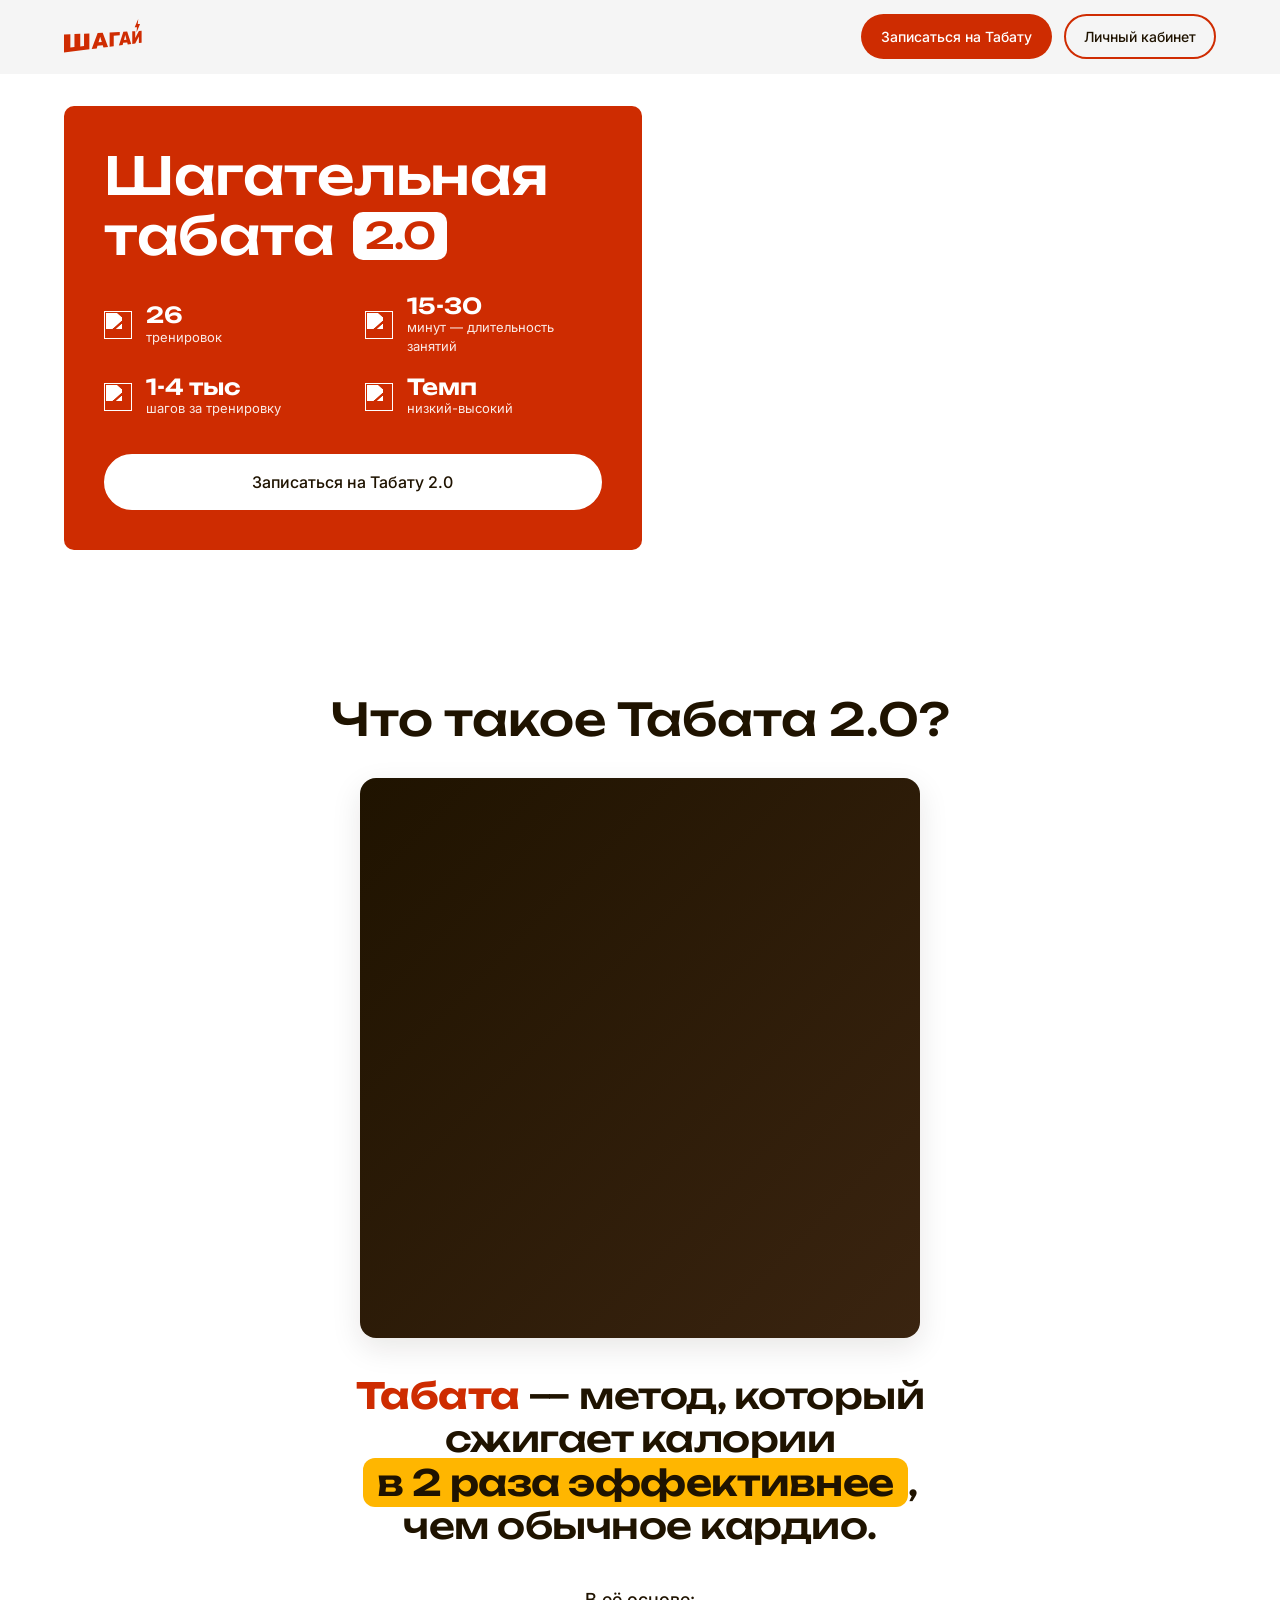
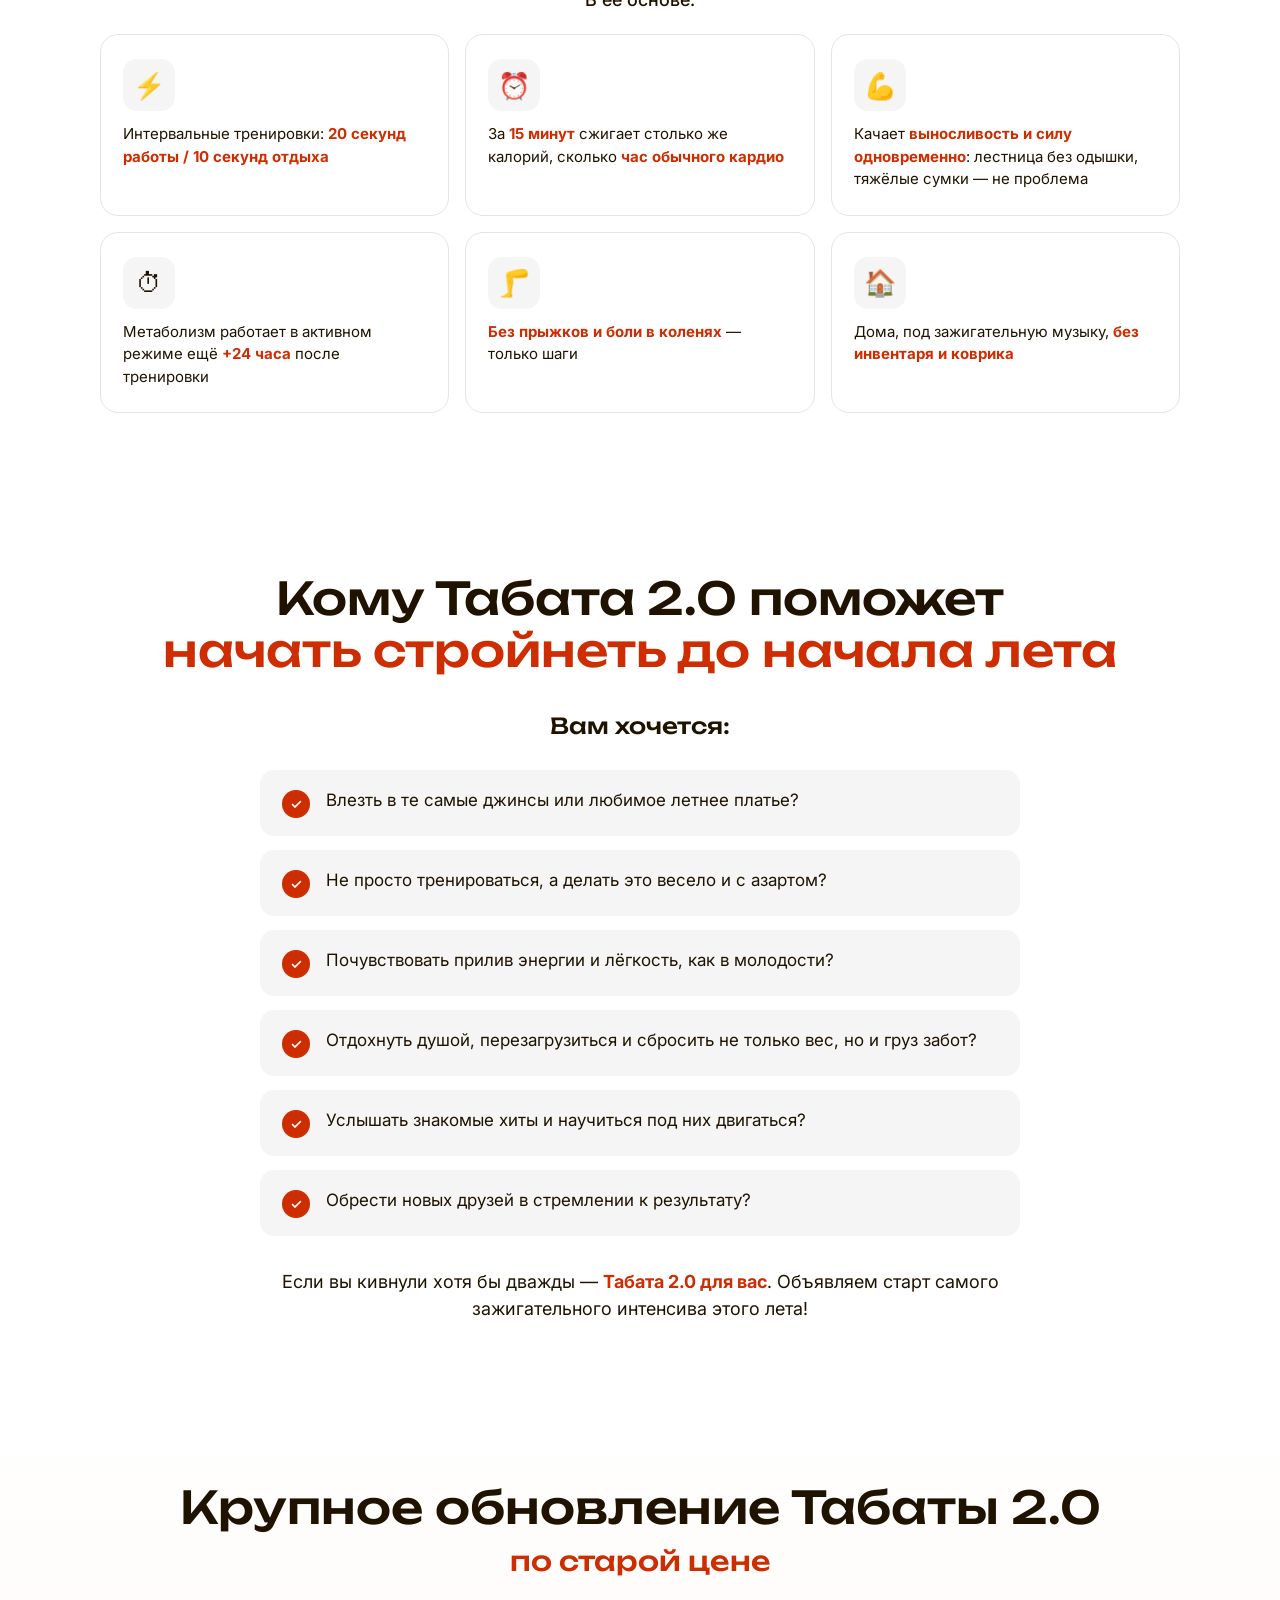
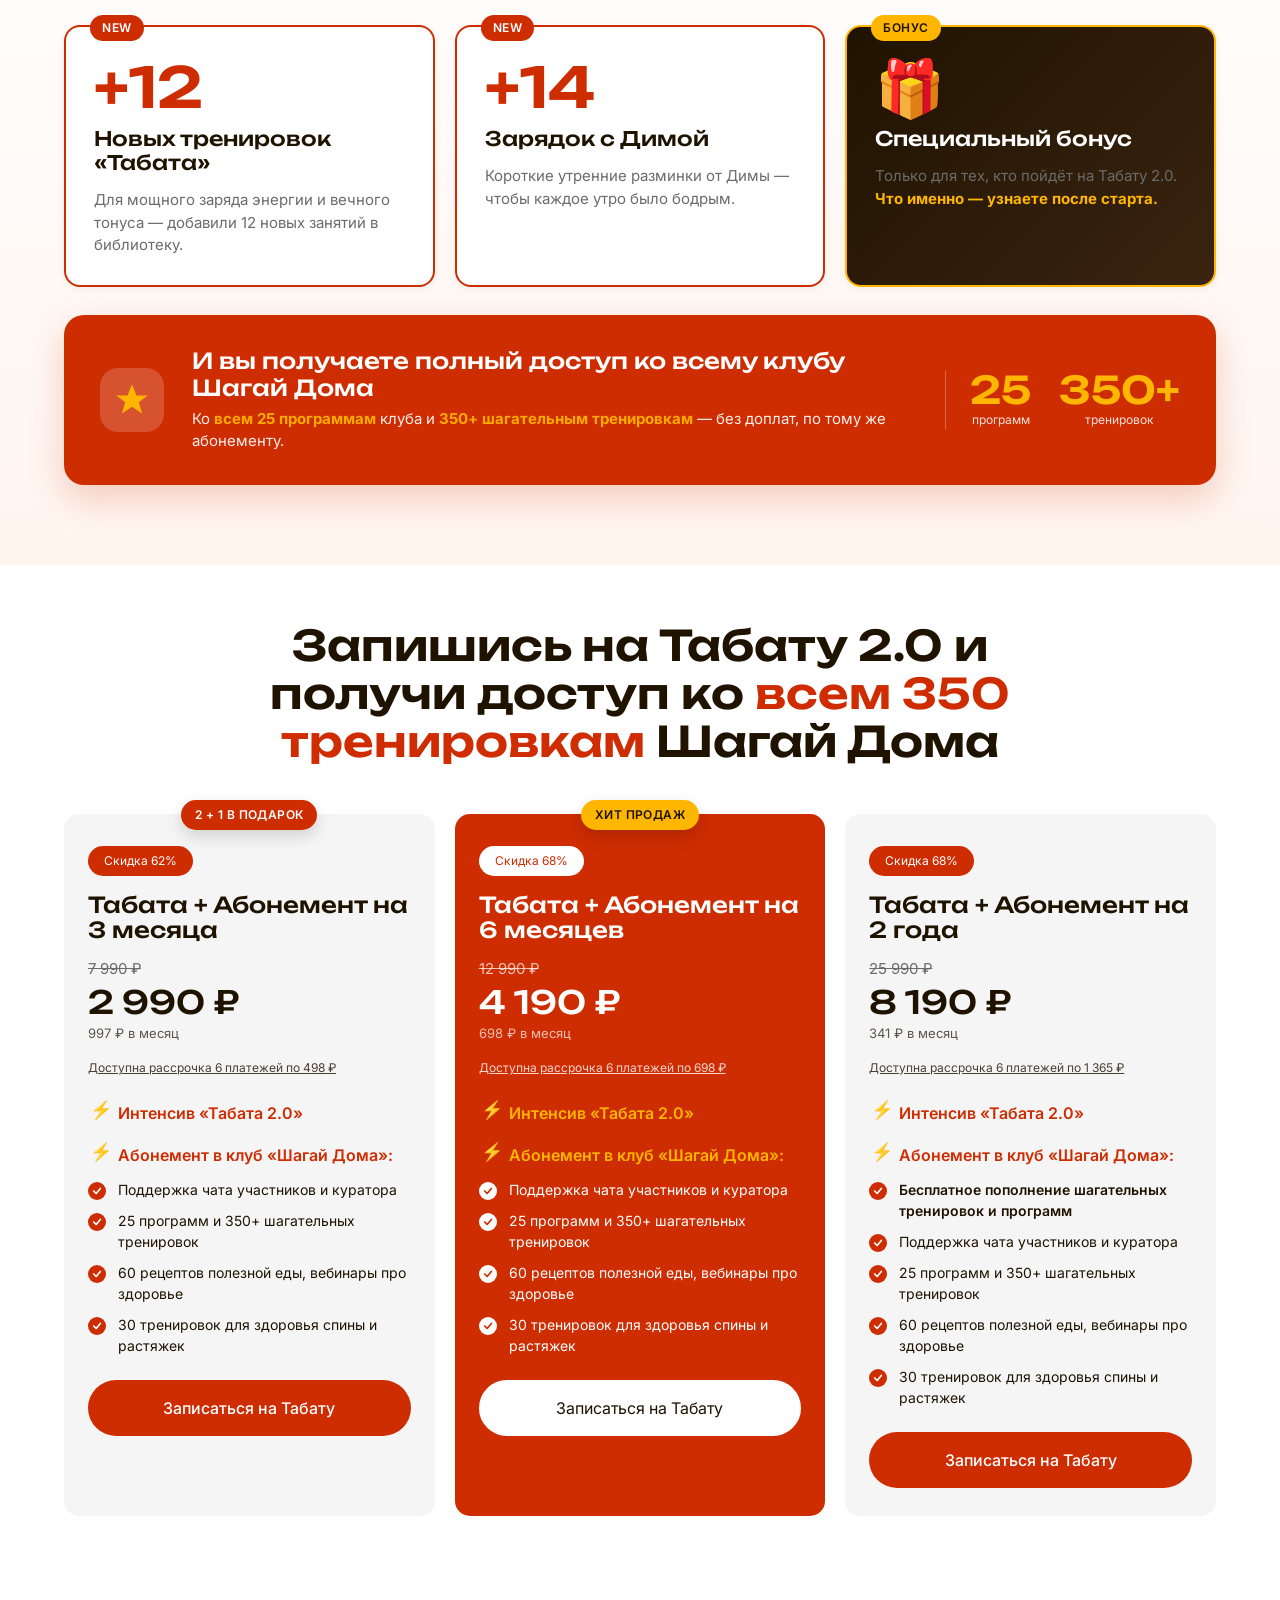
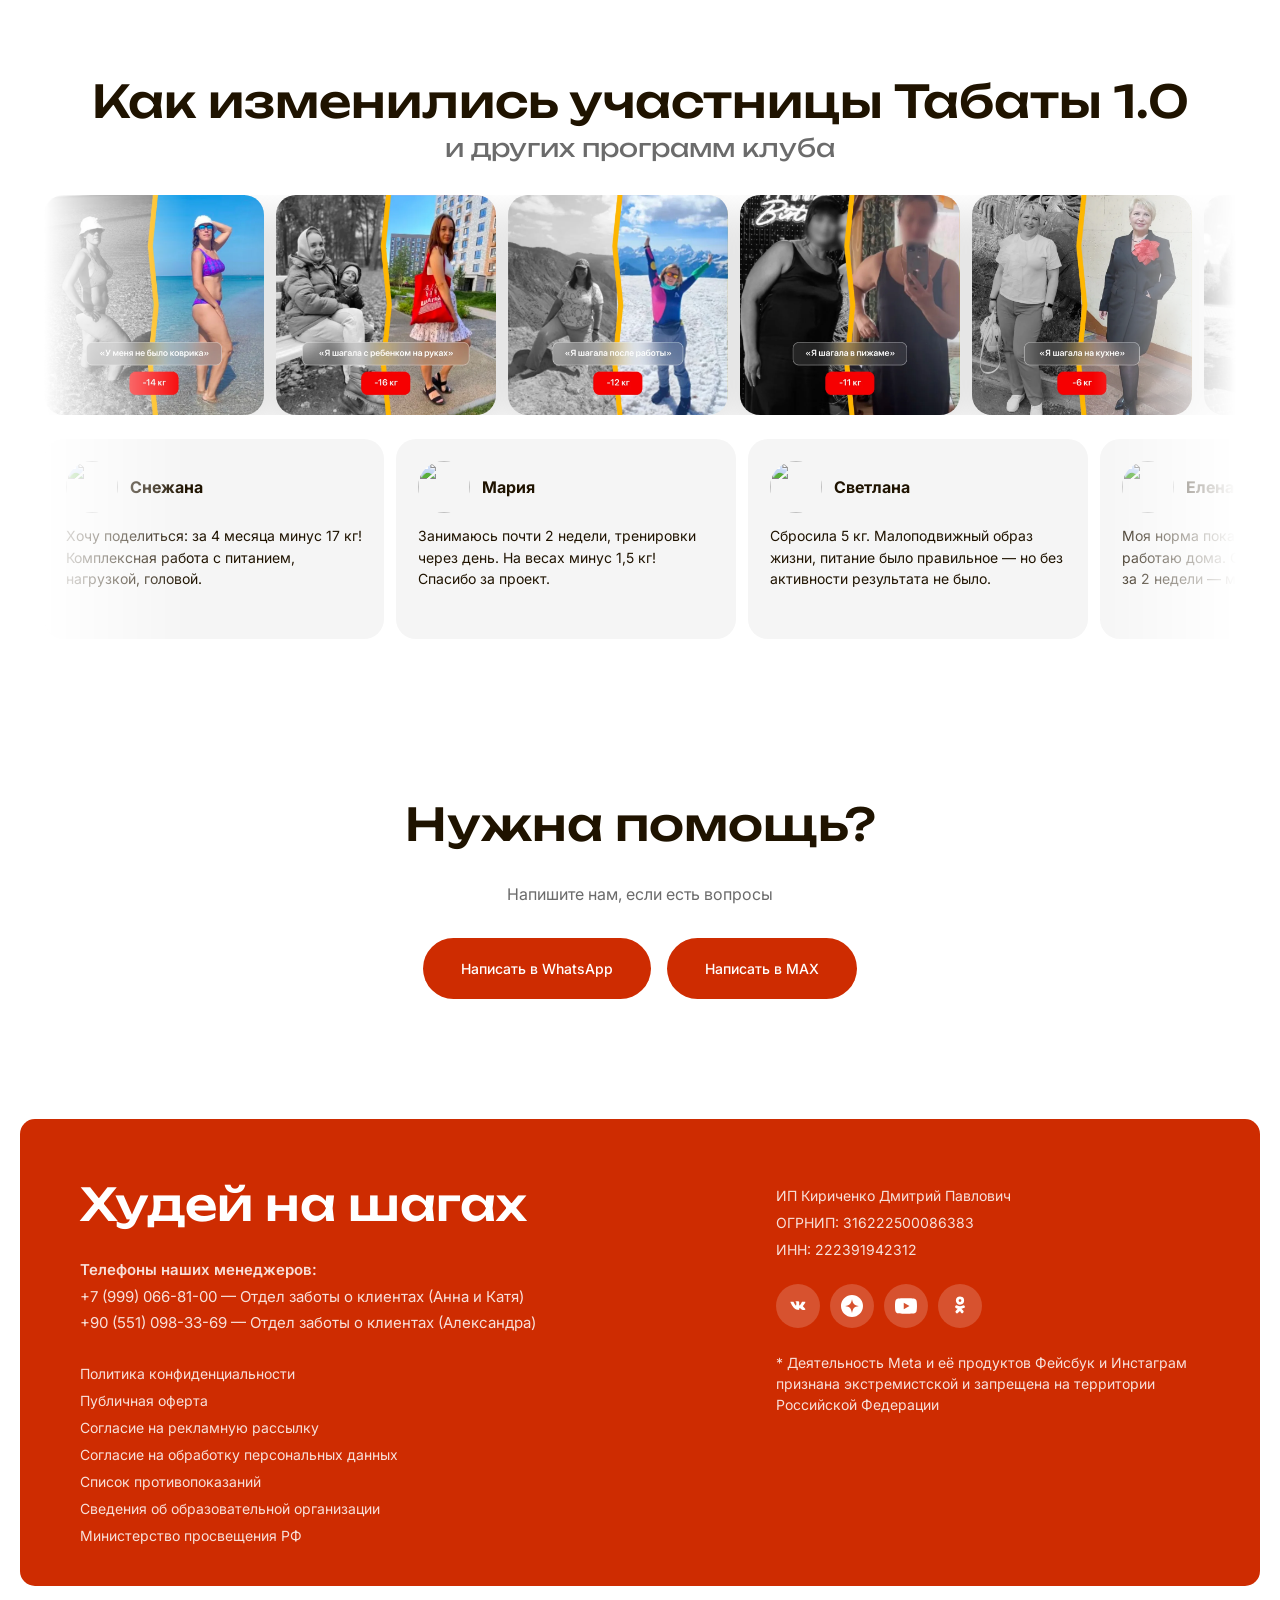
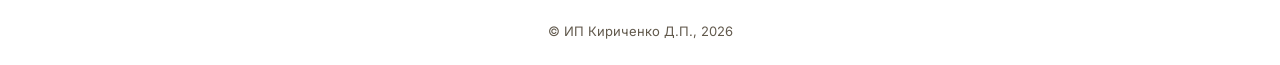
==== commit 09cf8286: "copy(rates): «Абонемент + Табата» → «Табата + Абонемент» в заголовках всех тарифов и попапов" ====
--- a/tilda-embed.html
+++ b/tilda-embed.html
@@ -1389,7 +1389,7 @@
       <article class="rate-card">
         <span class="rate-card__badge-top rate-card__badge-top--bonus">2&nbsp;+&nbsp;1 в&nbsp;подарок</span>
         <span class="rate-card__discount">Скидка 62%</span>
-        <h3 class="rate-card__title">Абонемент + Табата на 3 месяца</h3>
+        <h3 class="rate-card__title">Табата + Абонемент на 3 месяца</h3>
         <div class="rate-card__price">
           <span class="rate-card__old">7 990 ₽</span>
           <span class="rate-card__new">2 990 ₽</span>
@@ -1410,7 +1410,7 @@
       <article class="rate-card rate-card--featured">
         <span class="rate-card__badge-top">Хит продаж</span>
         <span class="rate-card__discount">Скидка 68%</span>
-        <h3 class="rate-card__title">Абонемент + Табата на 6 месяцев</h3>
+        <h3 class="rate-card__title">Табата + Абонемент на 6 месяцев</h3>
         <div class="rate-card__price">
           <span class="rate-card__old">12 990 ₽</span>
           <span class="rate-card__new">4 190 ₽</span>
@@ -1430,7 +1430,7 @@
 
       <article class="rate-card">
         <span class="rate-card__discount">Скидка 68%</span>
-        <h3 class="rate-card__title">Абонемент + Табата на 2 года</h3>
+        <h3 class="rate-card__title">Табата + Абонемент на 2 года</h3>
         <div class="rate-card__price">
           <span class="rate-card__old">25 990 ₽</span>
           <span class="rate-card__new">8 190 ₽</span>
@@ -1606,7 +1606,7 @@
   <div class="popup__overlay" data-close></div>
   <div class="popup__box">
     <button class="popup__close" data-close aria-label="Закрыть">×</button>
-    <h3>Абонемент + Табата на 3 месяца</h3>
+    <h3>Табата + Абонемент на 3 месяца</h3>
     <p class="popup__sub">Цена 2 990 ₽ — оплатите за 1 минуту</p>
     <div class="popup__widget">
       <script id="caf18716b3b818a61659684f1ef7a126571e6e6c" src="https://my.walk-walk.ru/pl/lite/widget/script?id=1604829"></script>
@@ -1619,7 +1619,7 @@
   <div class="popup__overlay" data-close></div>
   <div class="popup__box">
     <button class="popup__close" data-close aria-label="Закрыть">×</button>
-    <h3>Абонемент + Табата на 6 месяцев</h3>
+    <h3>Табата + Абонемент на 6 месяцев</h3>
     <p class="popup__sub">Цена 4 190 ₽ — оплатите за 1 минуту</p>
     <div class="popup__widget">
       <script id="21e05ca307657276fb105b972c368bac9304e306" src="https://my.walk-walk.ru/pl/lite/widget/script?id=1604831"></script>
@@ -1632,7 +1632,7 @@
   <div class="popup__overlay" data-close></div>
   <div class="popup__box">
     <button class="popup__close" data-close aria-label="Закрыть">×</button>
-    <h3>Абонемент + Табата на 2 года</h3>
+    <h3>Табата + Абонемент на 2 года</h3>
     <p class="popup__sub">Цена 8 190 ₽ — оплатите за 1 минуту</p>
     <div class="popup__widget">
       <script id="2eedae02ea8d8f5ab20544229978d558b8ea64b1" src="https://my.walk-walk.ru/pl/lite/widget/script?id=1604834"></script>
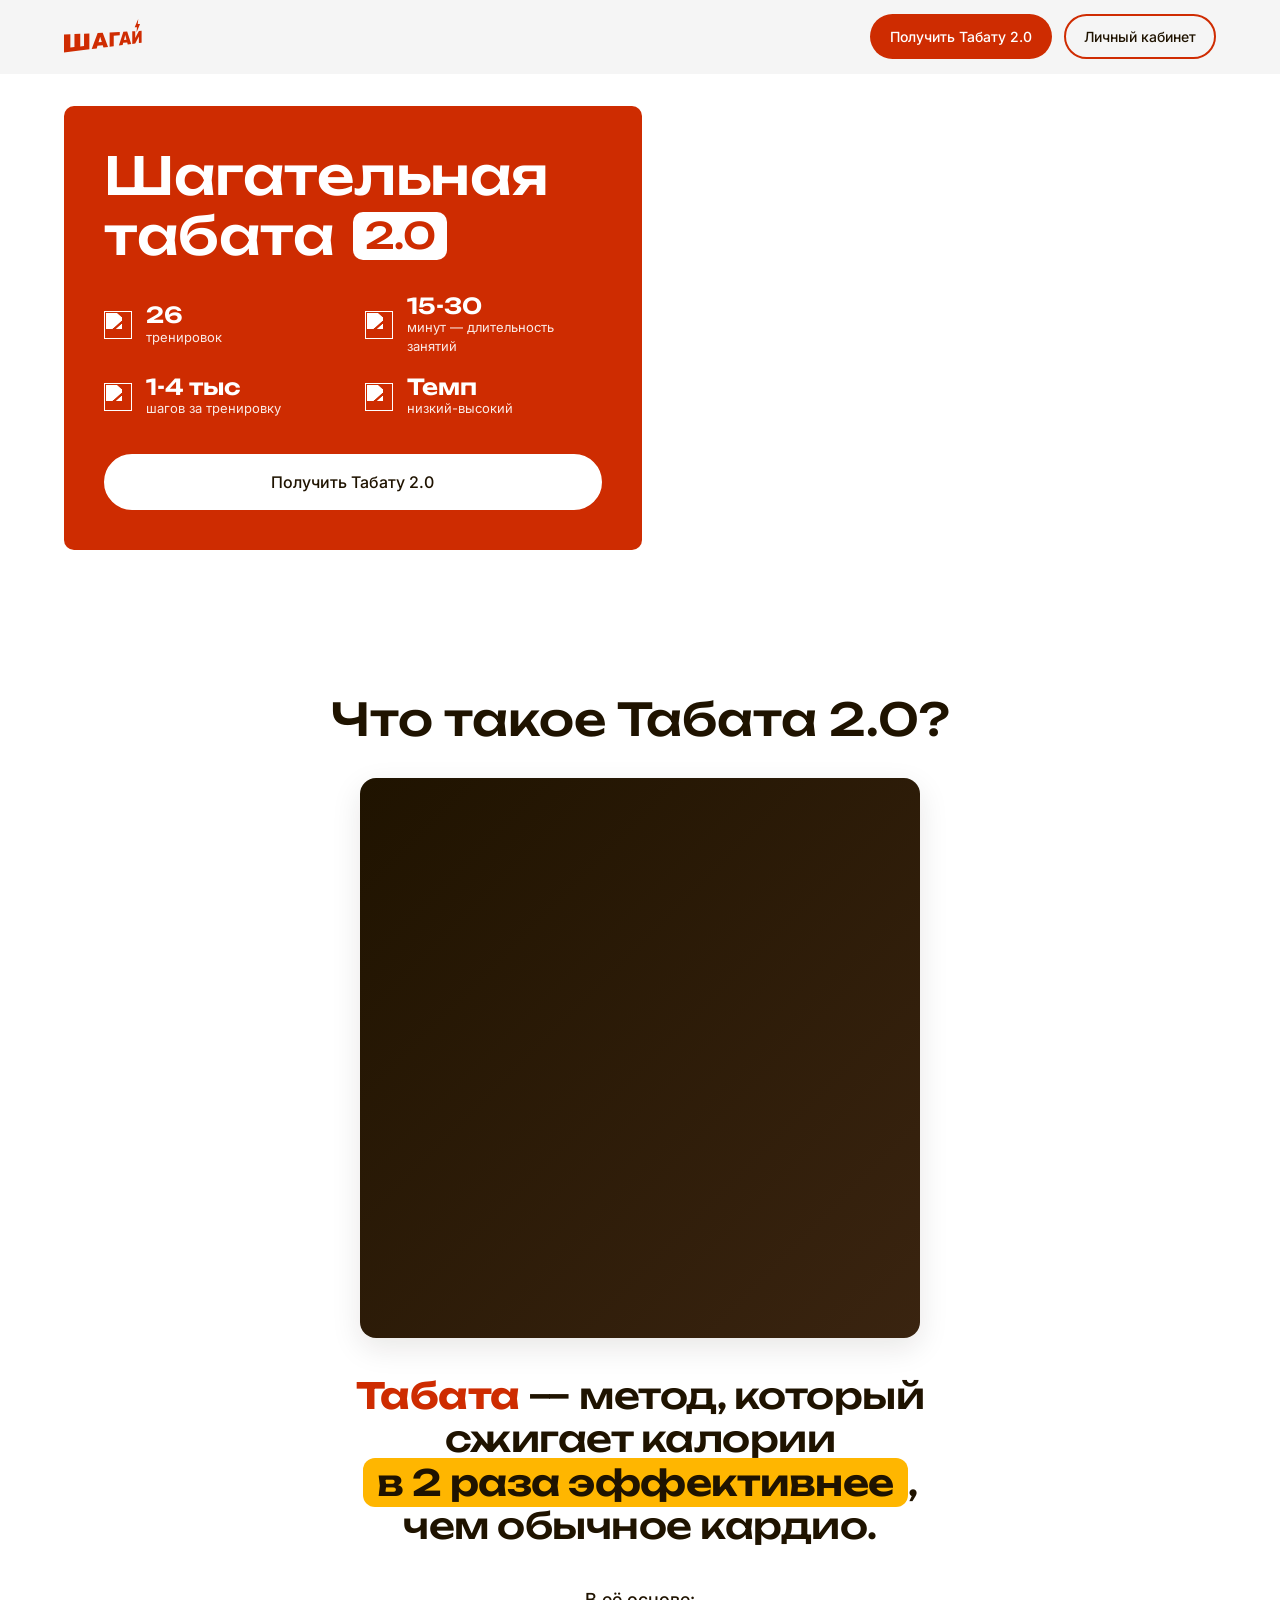
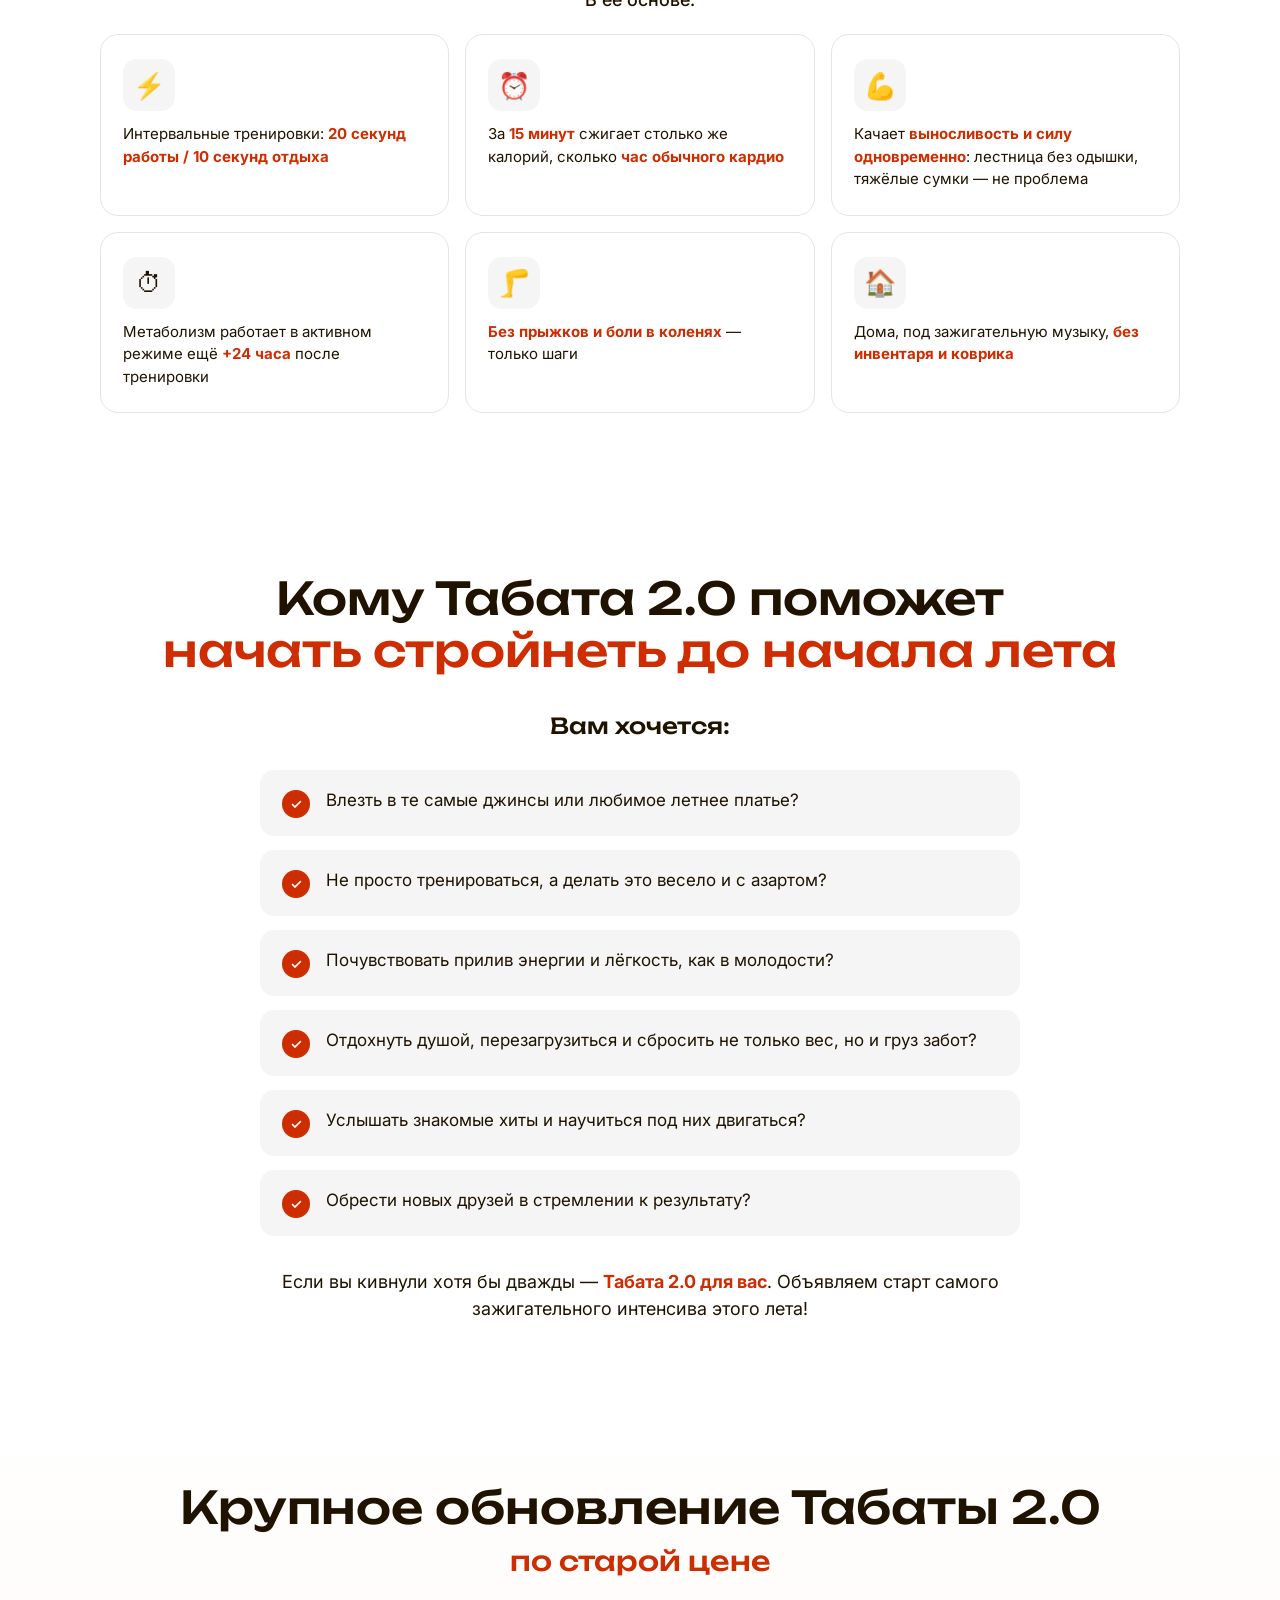
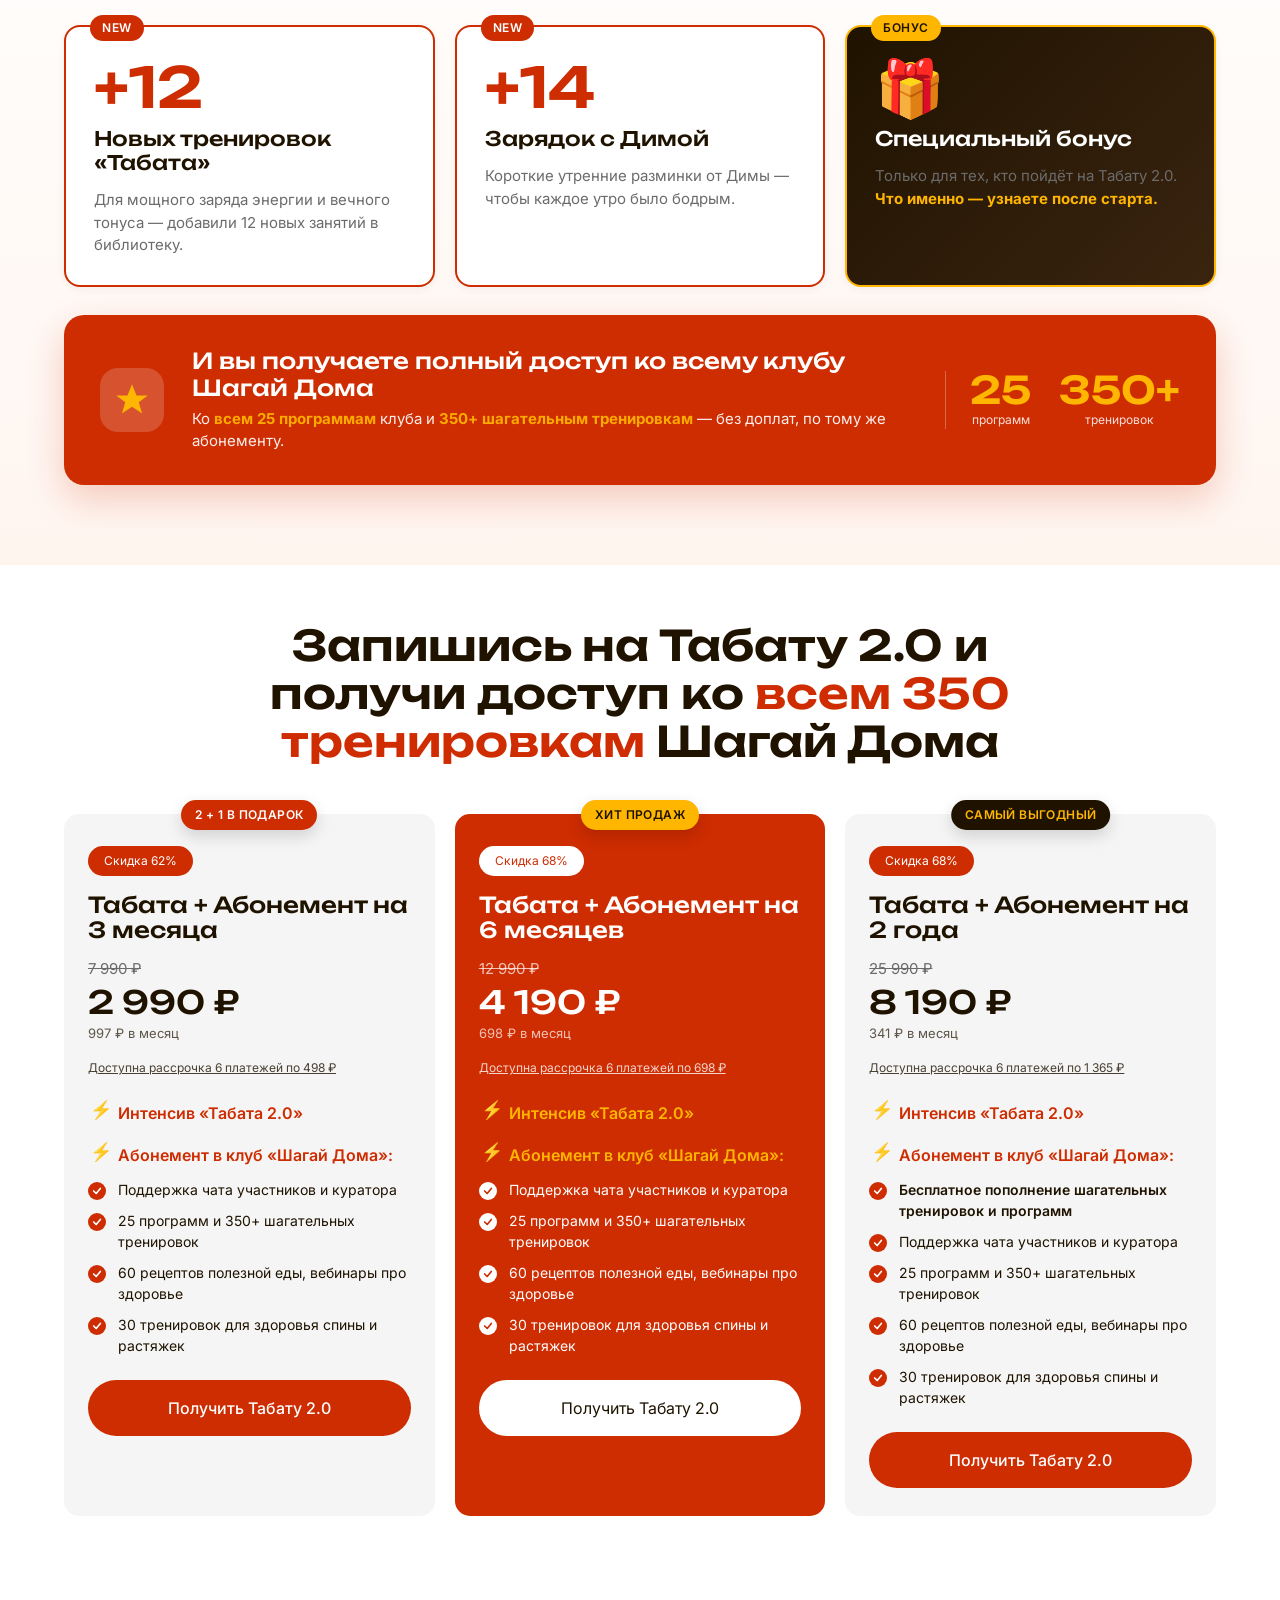
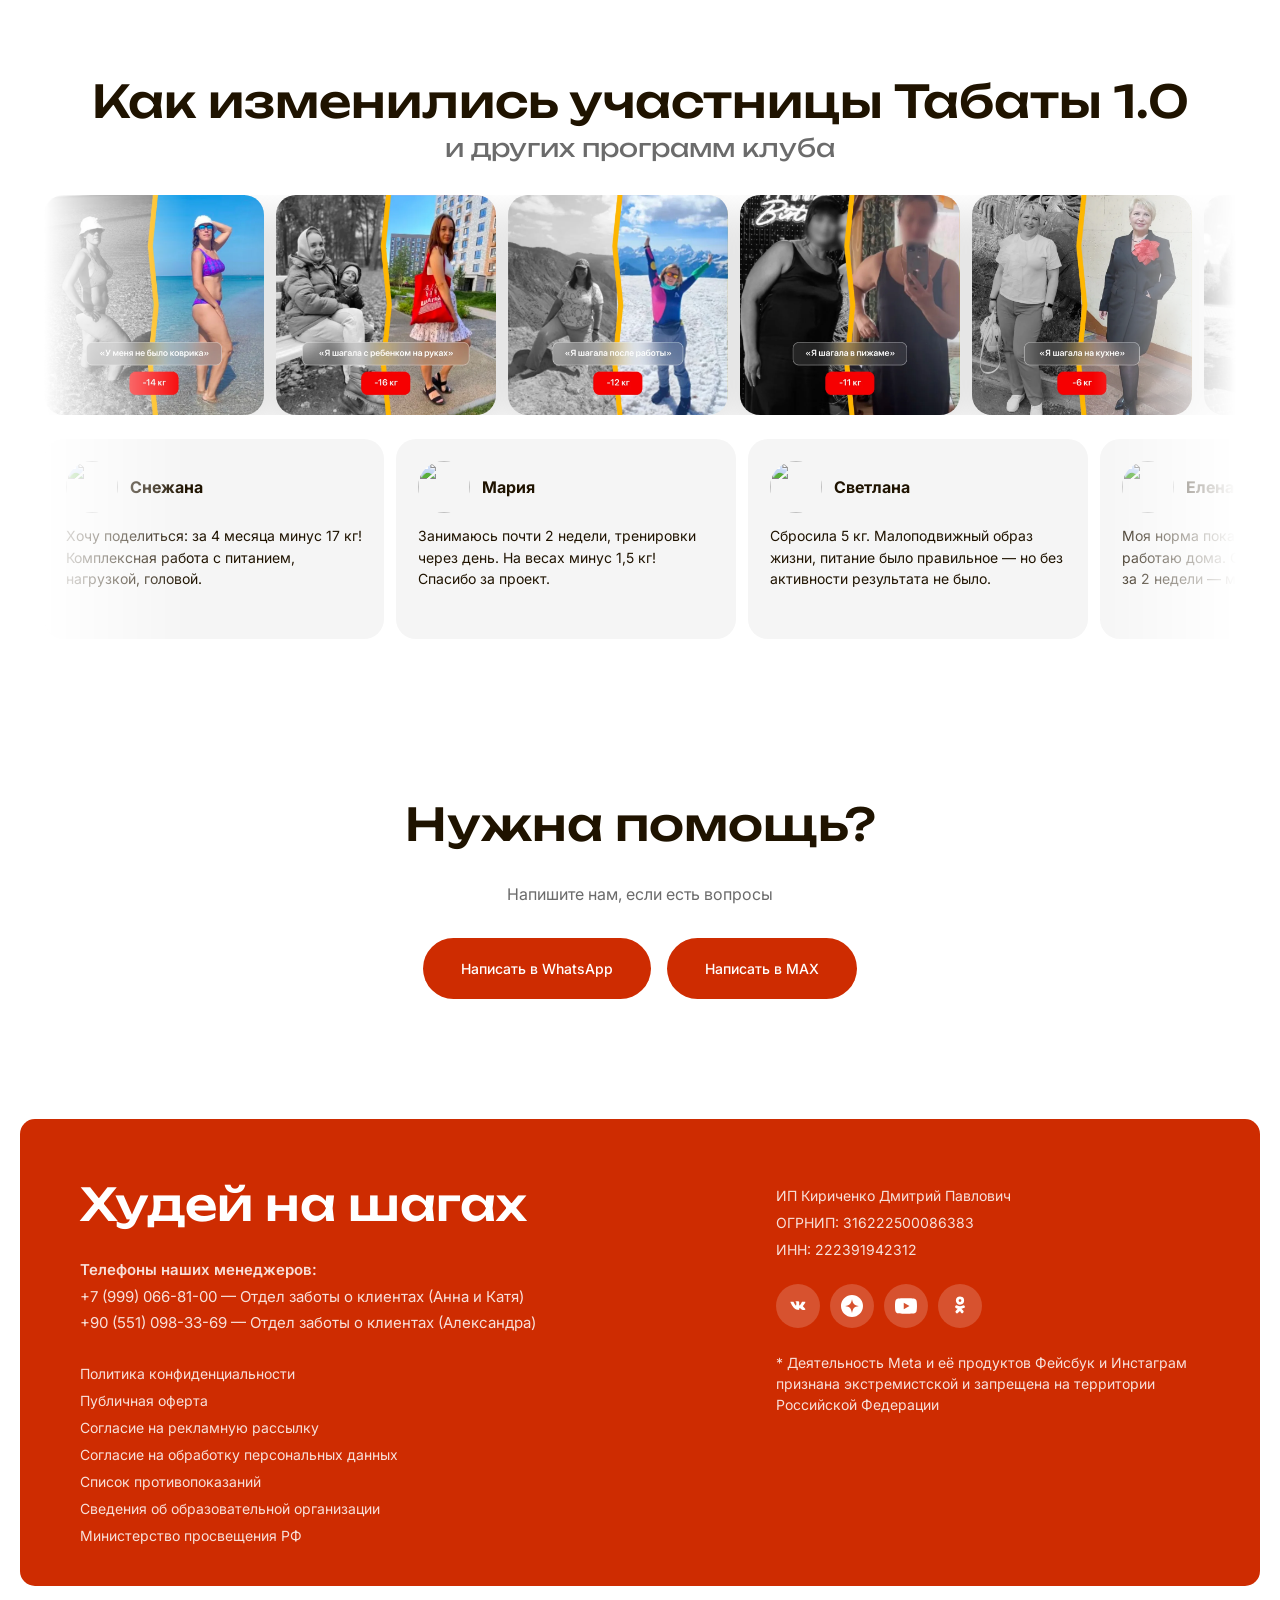
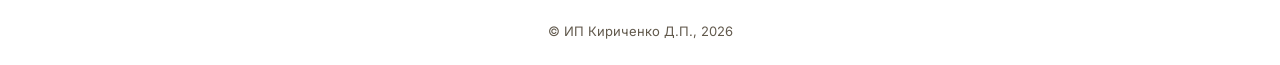
==== commit ca2955b2: "copy(rates): «Получить Табату 2.0» + бейдж «Самый выгодный» - Все CTA на сайте теперь «Получить Таба" ====
--- a/tilda-embed.html
+++ b/tilda-embed.html
@@ -850,10 +850,15 @@
 }
 .rate-card__title { font-size: 22px; font-family: var(--font-h); font-weight: 500; }
 
-/* Bonus-бейдж «2+1 в подарок» — наследует стиль «Хит продаж» */
+/* Bonus-бейдж «2+1 в подарок» — красный с белым текстом */
 .rate-card__badge-top--bonus {
   background: var(--color-primary);
   color: #fff;
+}
+/* «Самый выгодный» — тёмный для солидности */
+.rate-card__badge-top--best {
+  background: #1f1300;
+  color: var(--color-primary-hover);
 }
 
 /* Стили под виджет внутри попапа */
@@ -1151,7 +1156,7 @@
     </a>
 
     <div class="header__actions">
-      <a href="#rates" class="btn btn--primary btn--sm">Записаться на Табату</a>
+      <a href="#rates" class="btn btn--primary btn--sm">Получить Табату 2.0</a>
       <a href="https://clck.ru/3RpVut" class="btn btn--outline btn--sm" target="_blank" rel="noopener">Личный кабинет</a>
     </div>
   </div>
@@ -1165,7 +1170,7 @@
   <nav class="overlay-nav__list">
     <a href="#about">Что такое Табата</a>
     <a href="#forwhom">Для кого</a>
-    <a href="#rates">Записаться на Табату</a>
+    <a href="#rates">Получить Табату 2.0</a>
     <a href="https://clck.ru/3RpVut" target="_blank" rel="noopener">Личный кабинет</a>
     <a href="#contacts">Контакты</a>
     <a href="https://walk-walk.ru/blog/" target="_blank" rel="noopener">Блог</a>
@@ -1187,7 +1192,7 @@
   </div>
 
   <div class="overlay-nav__cta">
-    <a href="#rates" class="btn btn--white btn--block">Записаться на Табату</a>
+    <a href="#rates" class="btn btn--white btn--block">Получить Табату 2.0</a>
   </div>
 </div>
 <div class="overlay-nav__backdrop" id="overlayBackdrop"></div>
@@ -1220,7 +1225,7 @@
           </li>
         </ul>
 
-        <a href="#rates" class="btn btn--white btn--lg btn--block hero__cta">Записаться на Табату 2.0</a>
+        <a href="#rates" class="btn btn--white btn--lg btn--block hero__cta">Получить Табату 2.0</a>
       </div>
 
       <div class="hero__image" style="background-image:url('https://static.tildacdn.com/tild6566-3034-4361-a332-643963366461/522A7353_1.jpg');"></div>
@@ -1404,7 +1409,7 @@
           <li>60 рецептов полезной еды, вебинары про здоровье</li>
           <li>30 тренировок для здоровья спины и растяжек</li>
         </ul>
-        <button type="button" class="btn btn--primary btn--block" data-popup="popup-buy-3m">Записаться на Табату</button>
+        <button type="button" class="btn btn--primary btn--block" data-popup="popup-buy-3m">Получить Табату 2.0</button>
       </article>
 
       <article class="rate-card rate-card--featured">
@@ -1425,10 +1430,11 @@
           <li>60 рецептов полезной еды, вебинары про здоровье</li>
           <li>30 тренировок для здоровья спины и растяжек</li>
         </ul>
-        <button type="button" class="btn btn--white btn--block" data-popup="popup-buy-6m">Записаться на Табату</button>
+        <button type="button" class="btn btn--white btn--block" data-popup="popup-buy-6m">Получить Табату 2.0</button>
       </article>
 
       <article class="rate-card">
+        <span class="rate-card__badge-top rate-card__badge-top--best">Самый выгодный</span>
         <span class="rate-card__discount">Скидка 68%</span>
         <h3 class="rate-card__title">Табата + Абонемент на 2 года</h3>
         <div class="rate-card__price">
@@ -1446,7 +1452,7 @@
           <li>60 рецептов полезной еды, вебинары про здоровье</li>
           <li>30 тренировок для здоровья спины и растяжек</li>
         </ul>
-        <button type="button" class="btn btn--primary btn--block" data-popup="popup-buy-2y">Записаться на Табату</button>
+        <button type="button" class="btn btn--primary btn--block" data-popup="popup-buy-2y">Получить Табату 2.0</button>
       </article>
 
     </div>
@@ -1597,7 +1603,7 @@
   <div class="popup__box">
     <button class="popup__close" data-close aria-label="Закрыть">×</button>
     <h3>Рассрочка</h3>
-    <p>Вы можете приобрести абонемент в рассрочку. Для этого нажмите на кнопку «Записаться на Табату», введите свою почту и на странице оплаты выберите вариант «Рассрочка».</p>
+    <p>Вы можете приобрести абонемент в рассрочку. Для этого нажмите на кнопку «Получить Табату 2.0», введите свою почту и на странице оплаты выберите вариант «Рассрочка».</p>
   </div>
 </div>
 
@@ -1645,7 +1651,7 @@
 <!-- ============================================================ -->
 <div class="sticky-cta" id="stickyCTA">
   <a href="#rates" class="sticky-cta__btn">
-    <span class="sticky-cta__label">Записаться на Табату</span>
+    <span class="sticky-cta__label">Получить Табату 2.0</span>
     <span class="sticky-cta__icon">→</span>
   </a>
 </div>
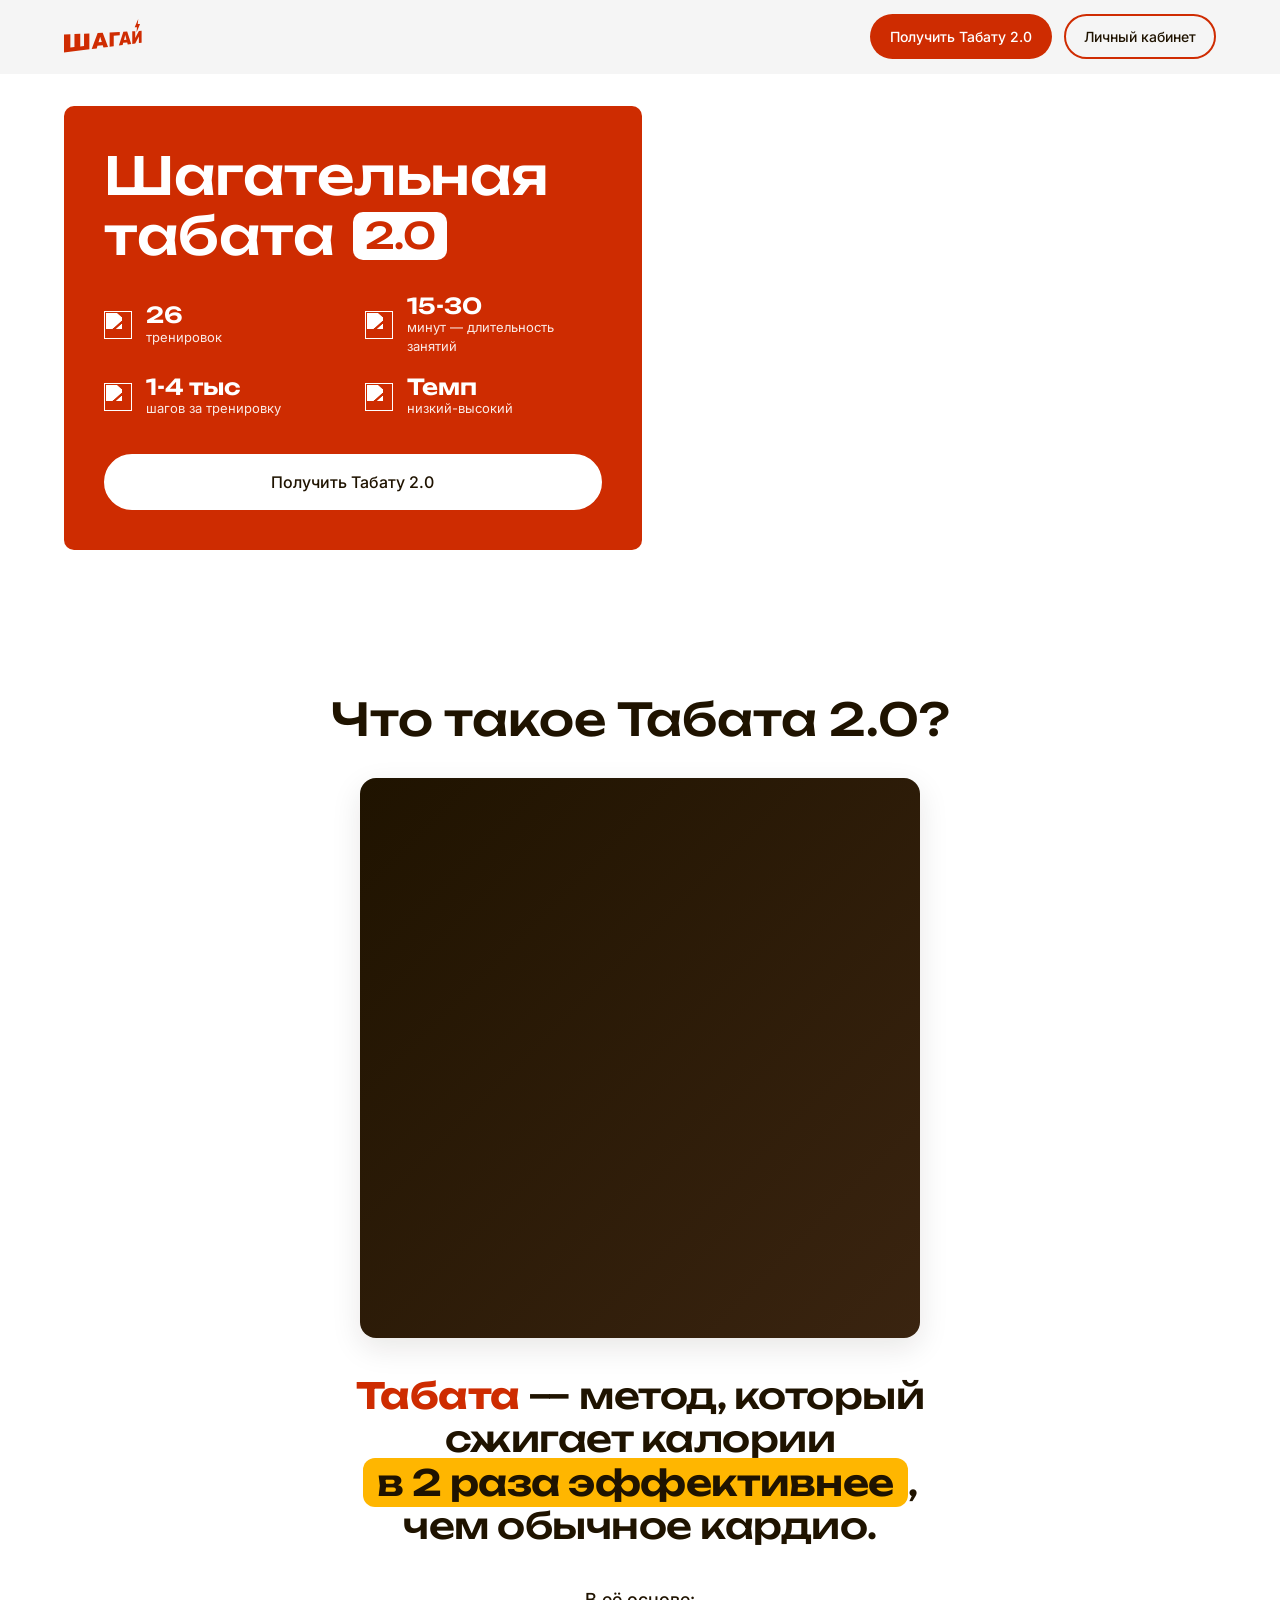
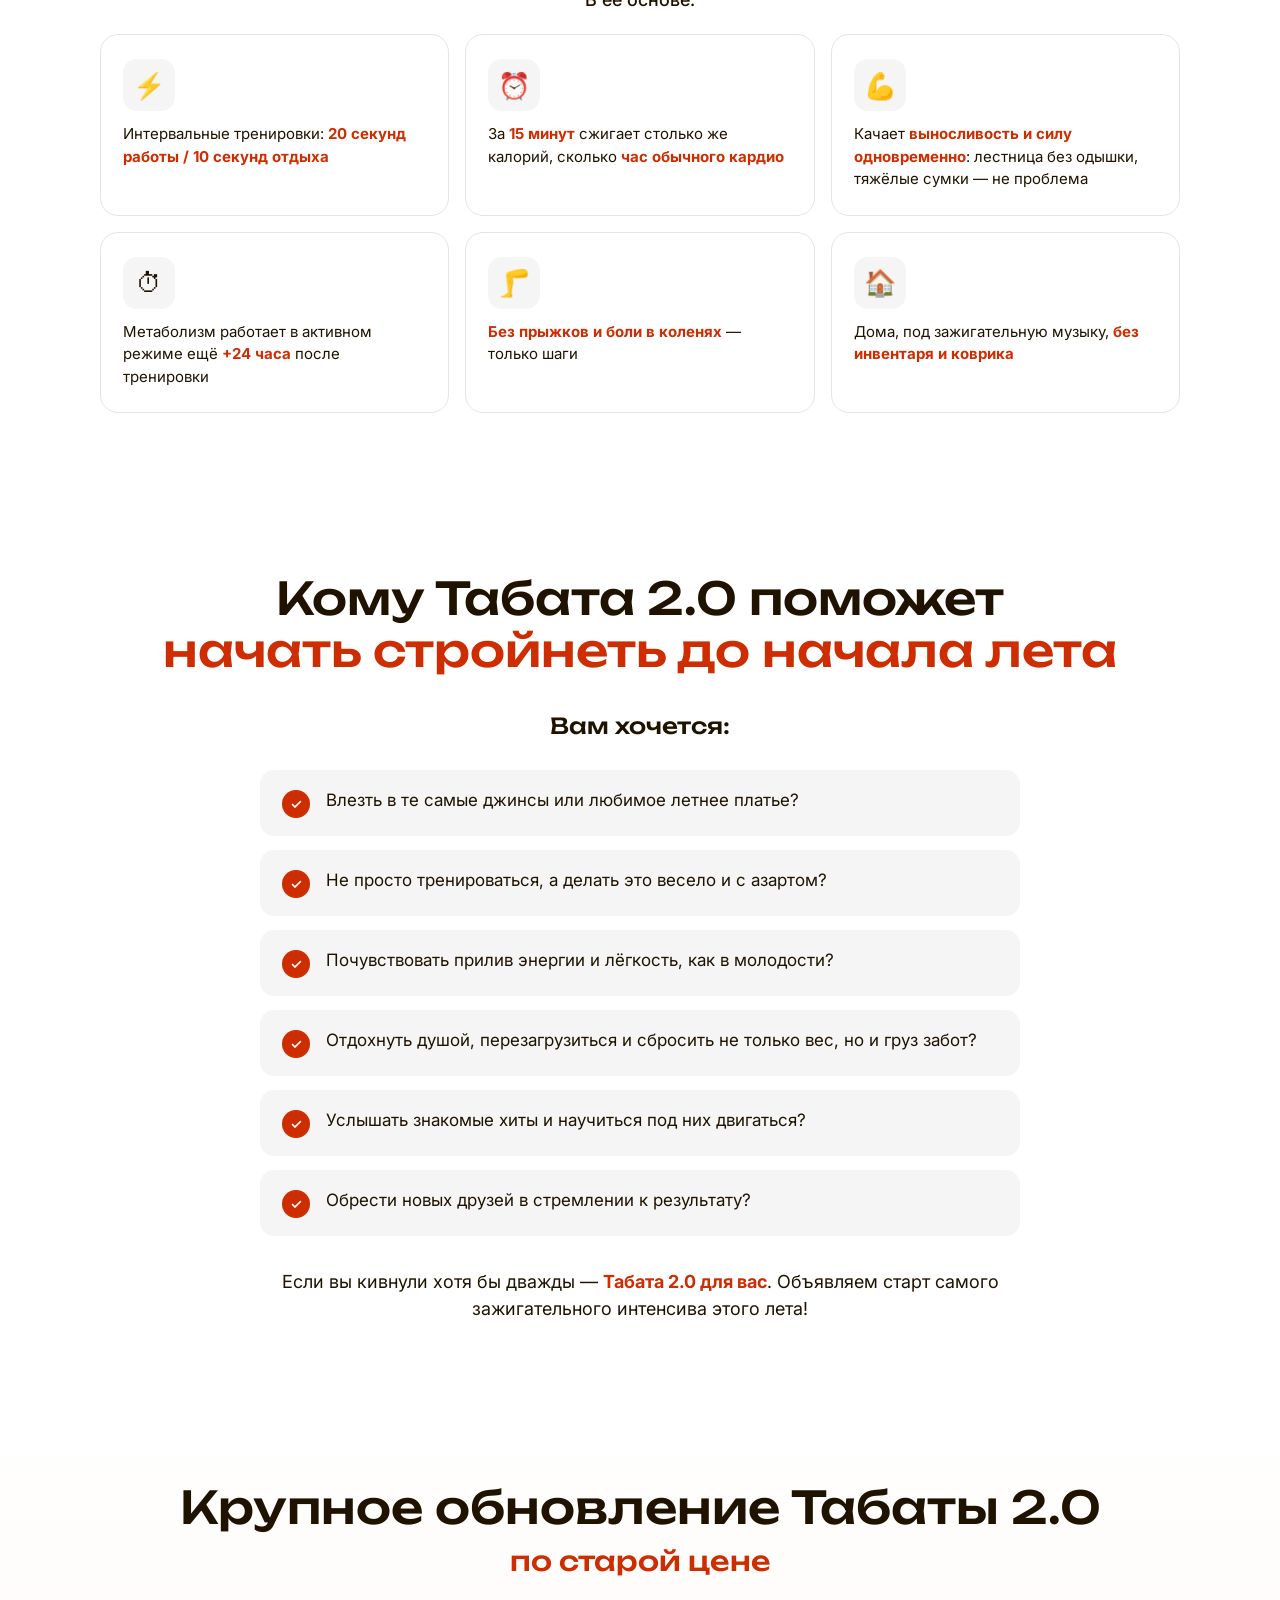
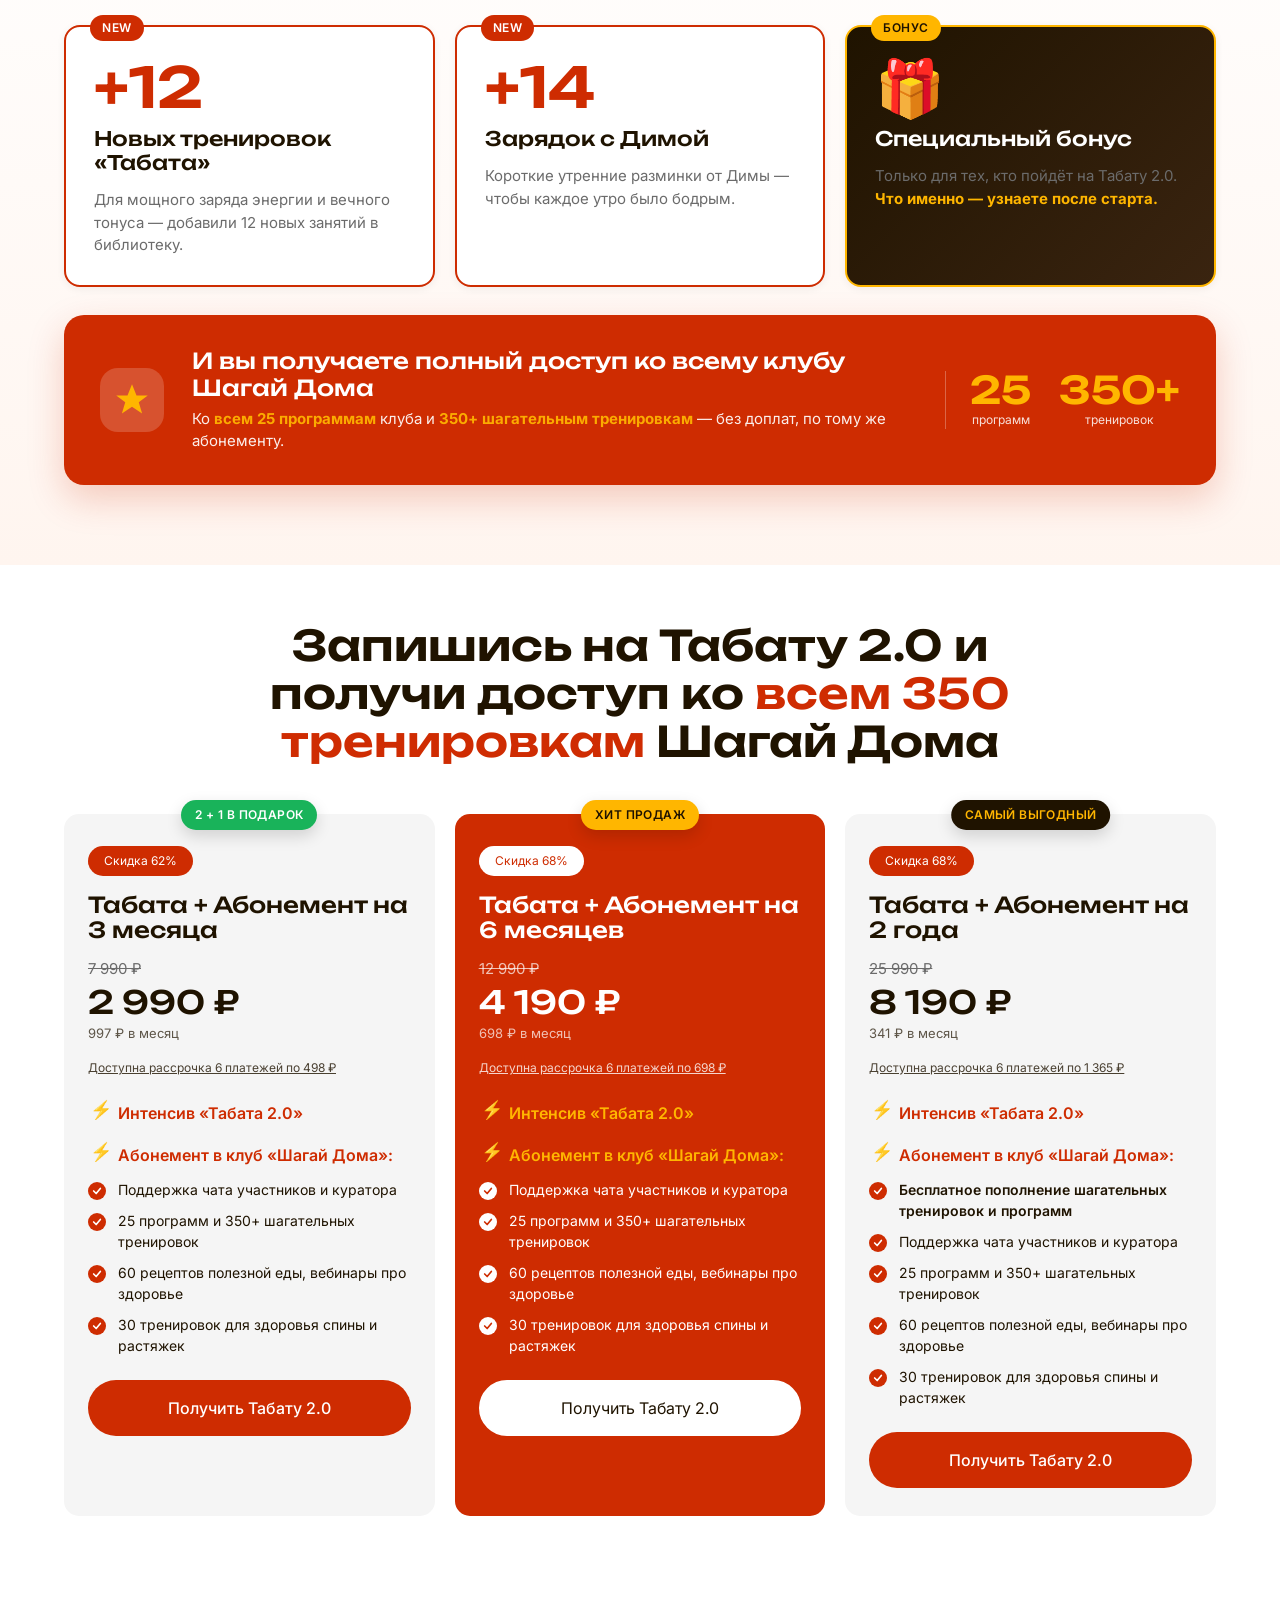
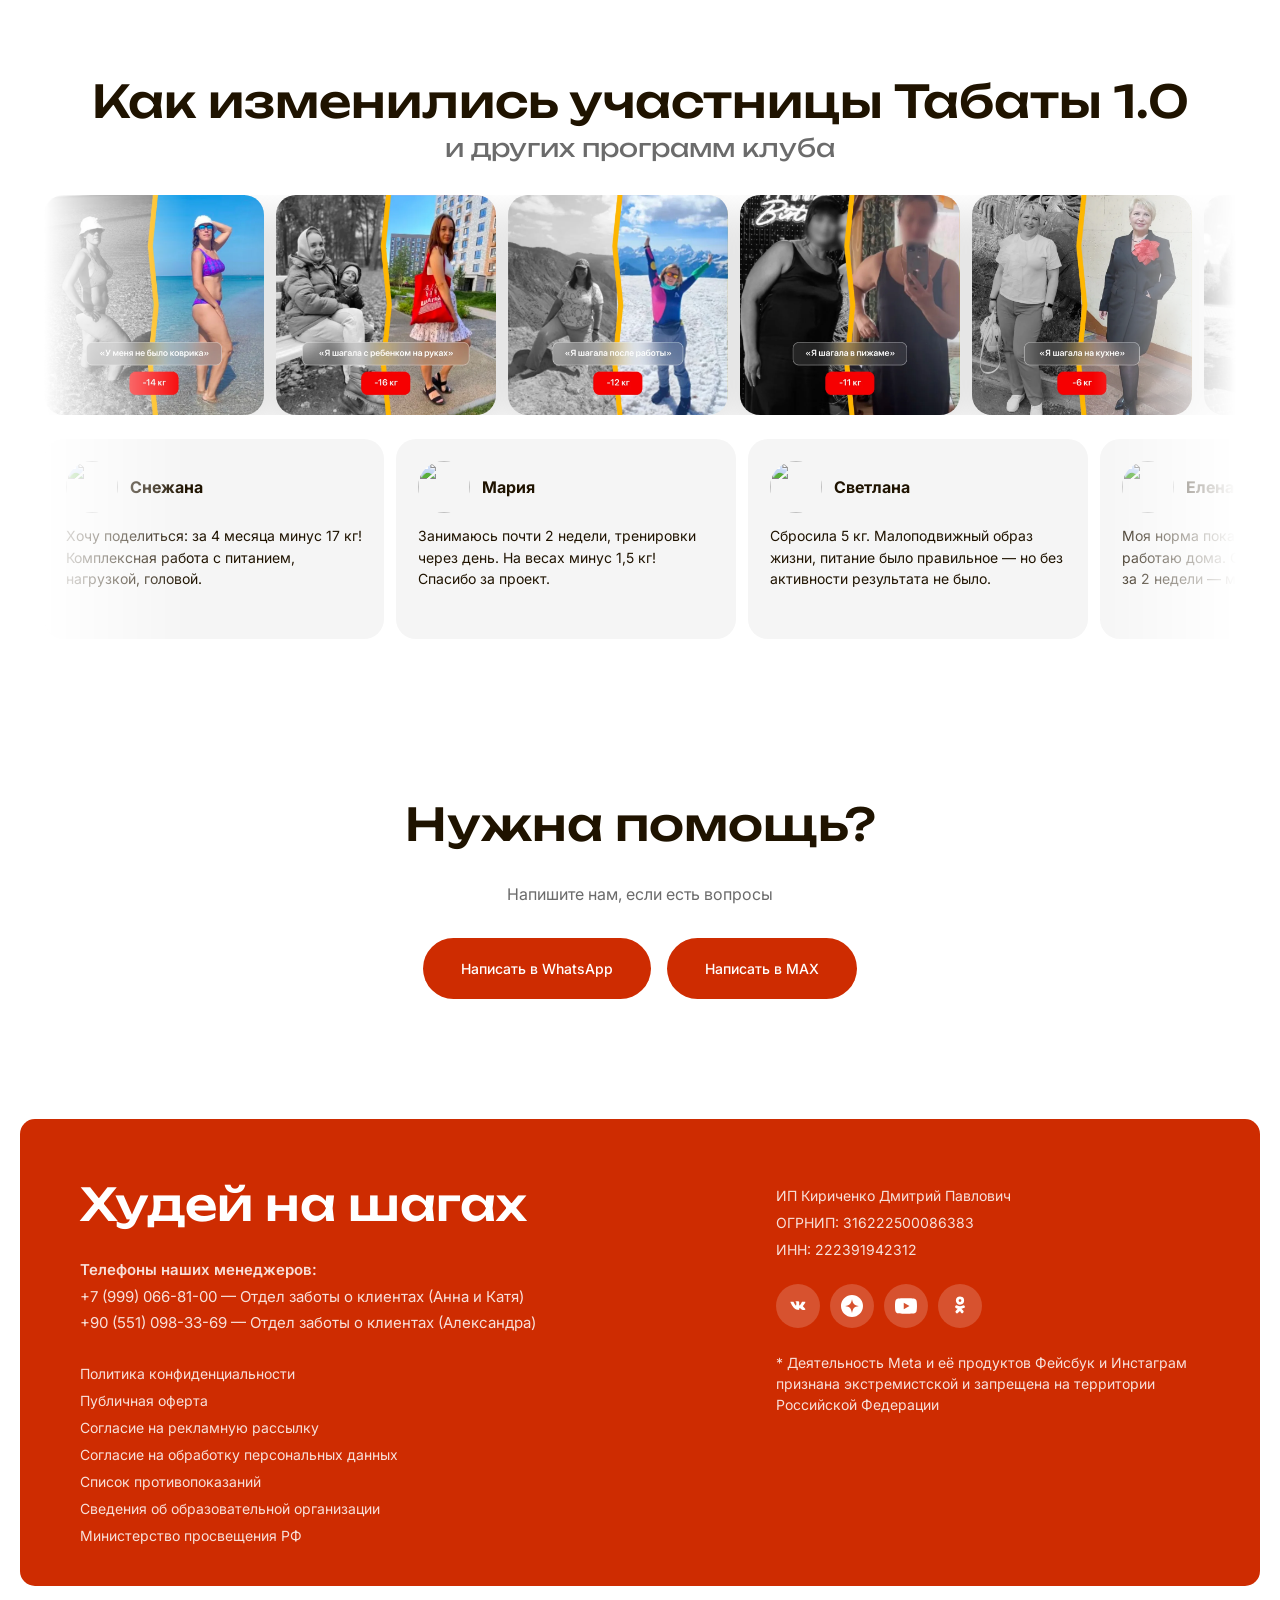
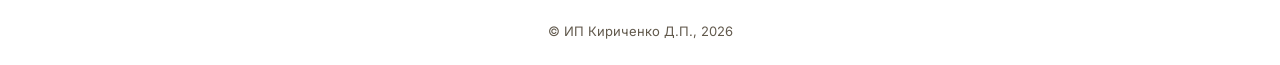
==== commit f193acec: "style(rates): бейдж «2+1 в подарок» — зелёный (выгода)" ====
--- a/tilda-embed.html
+++ b/tilda-embed.html
@@ -850,9 +850,9 @@
 }
 .rate-card__title { font-size: 22px; font-family: var(--font-h); font-weight: 500; }
 
-/* Bonus-бейдж «2+1 в подарок» — красный с белым текстом */
+/* Bonus-бейдж «2+1 в подарок» — зелёный (выгода) */
 .rate-card__badge-top--bonus {
-  background: var(--color-primary);
+  background: #19b35a;
   color: #fff;
 }
 /* «Самый выгодный» — тёмный для солидности */
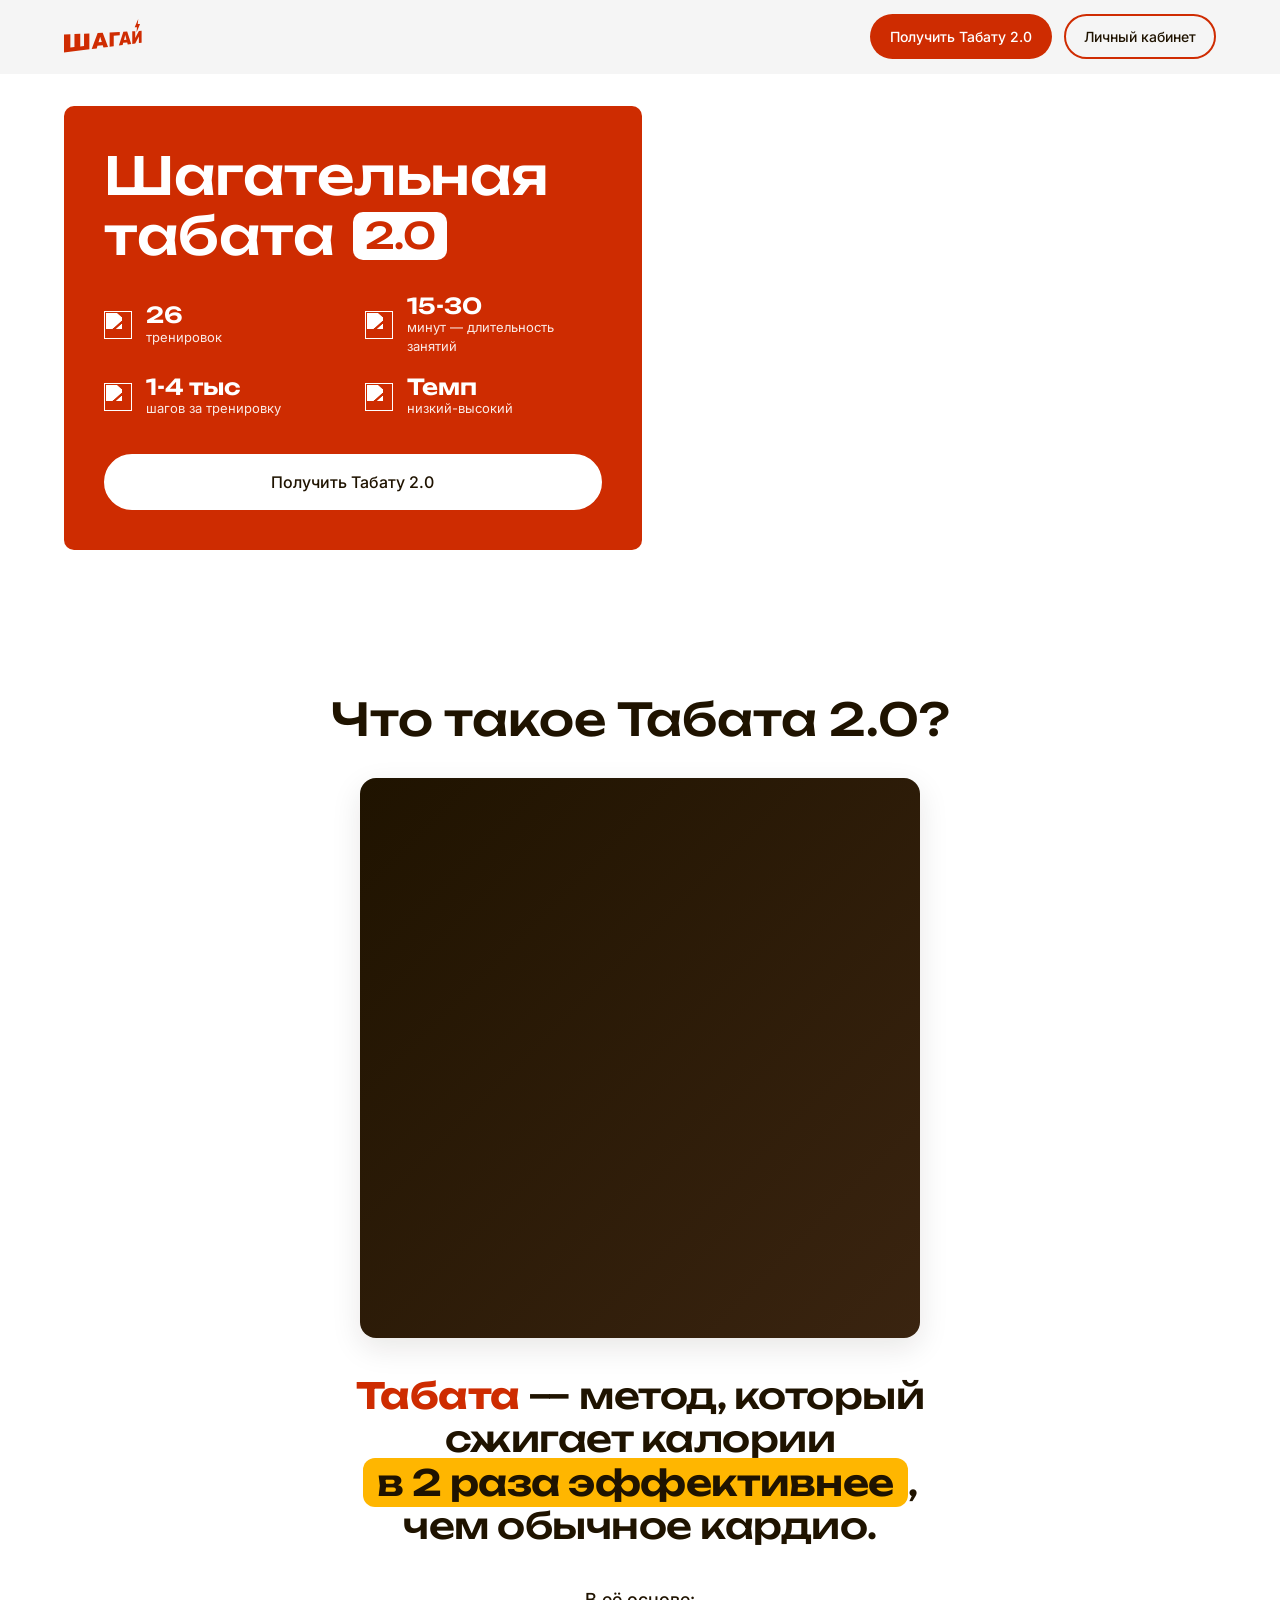
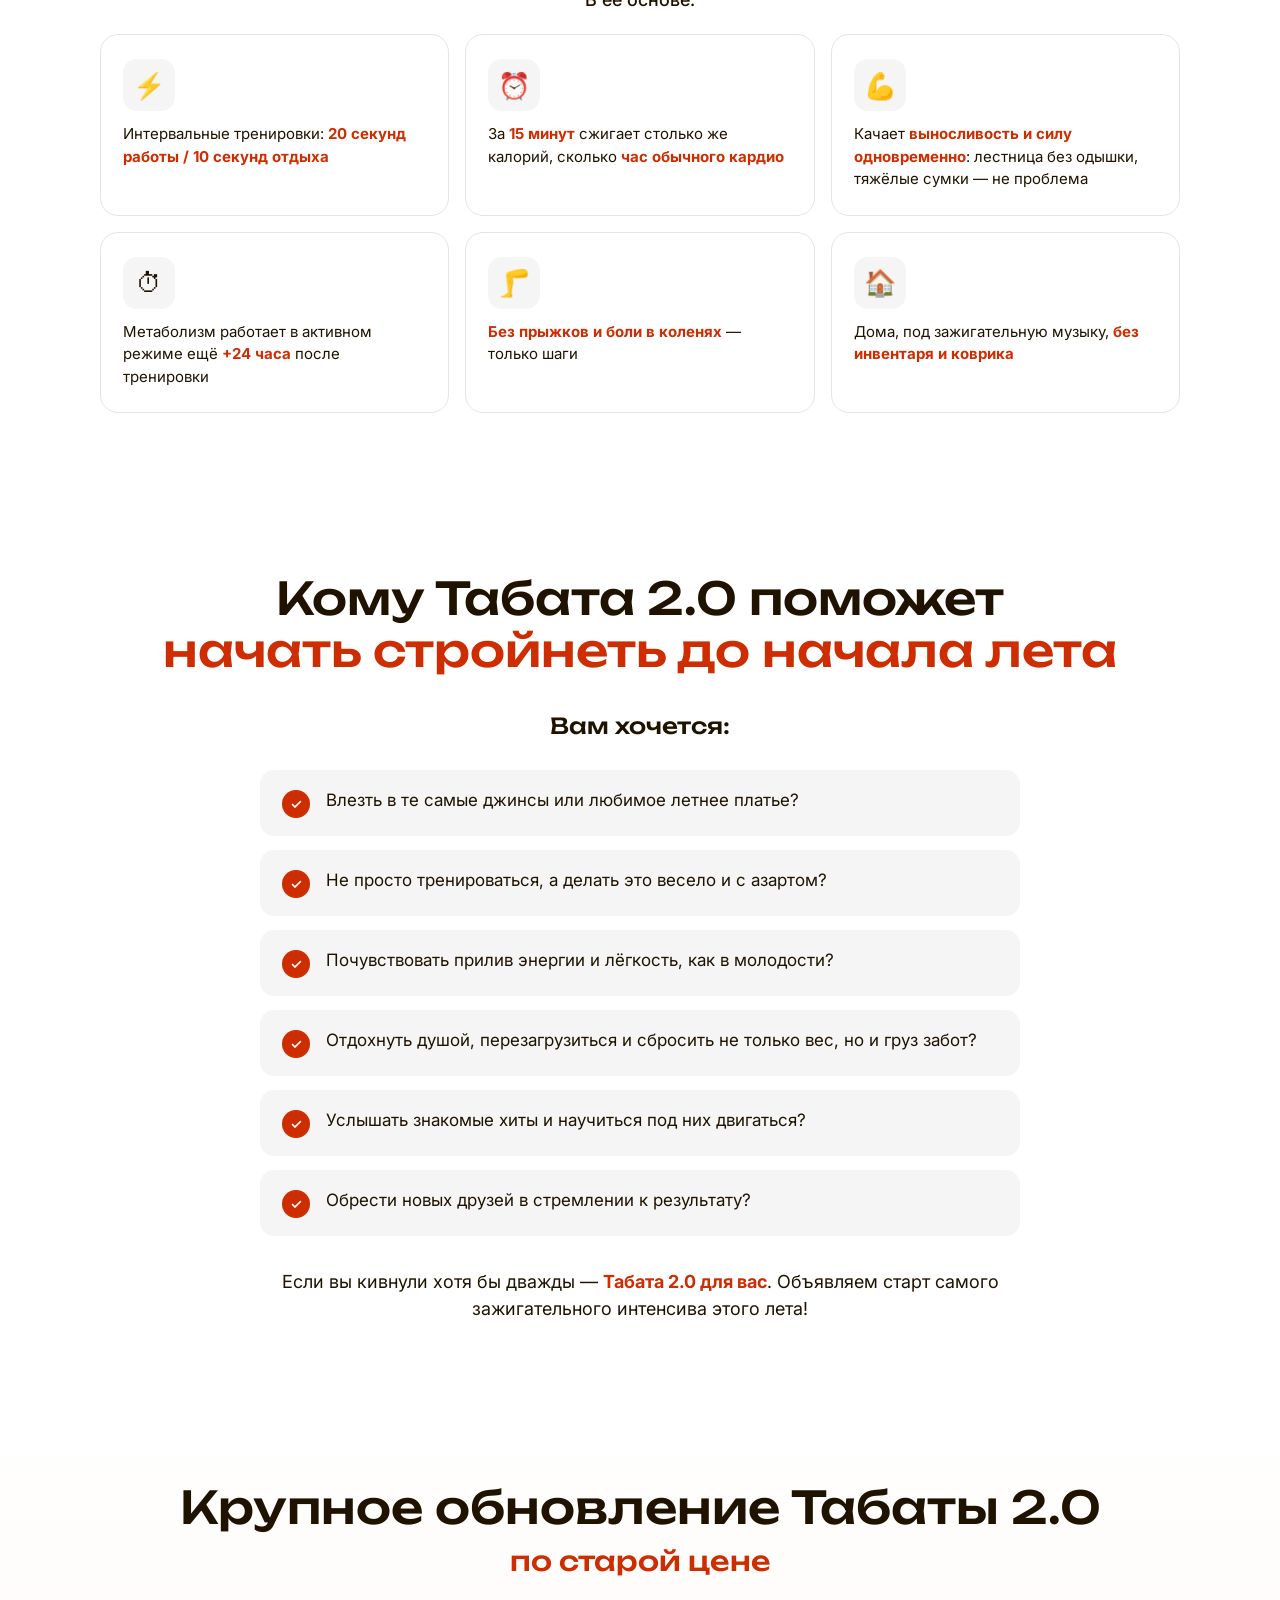
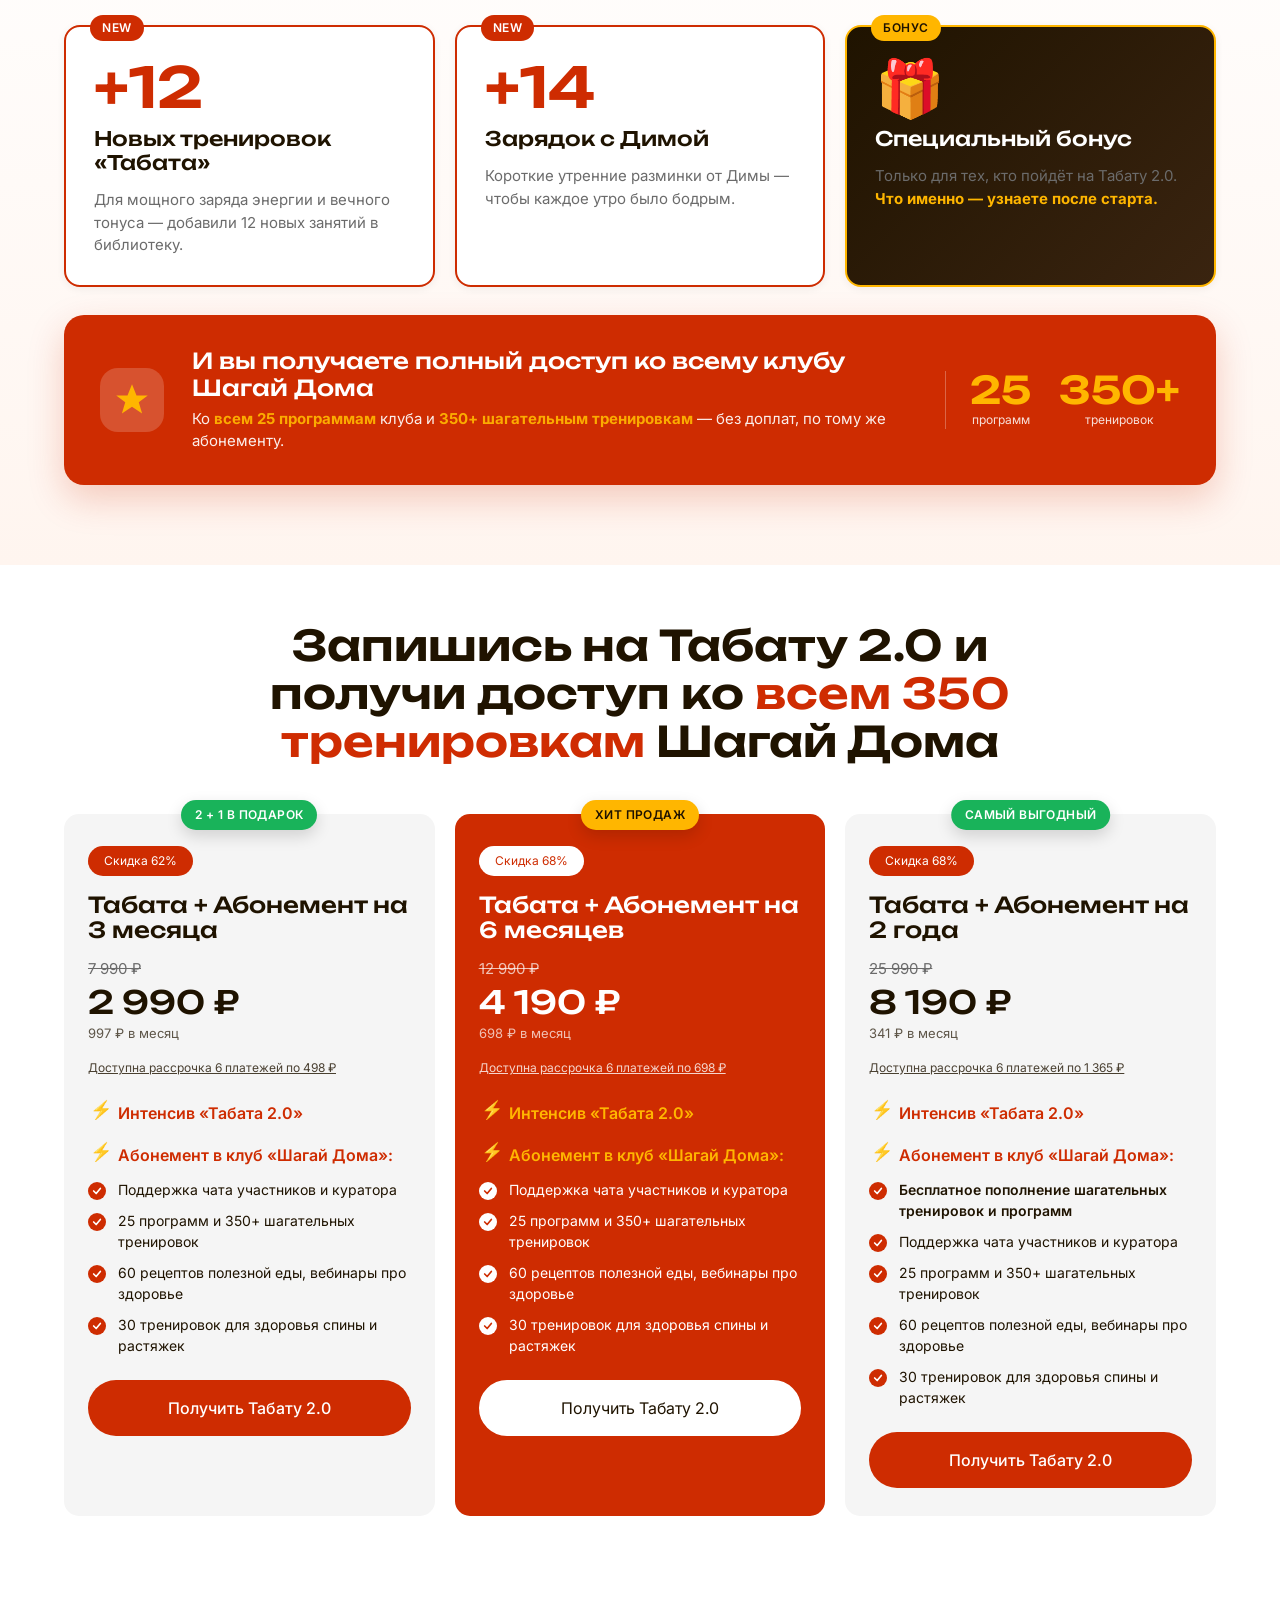
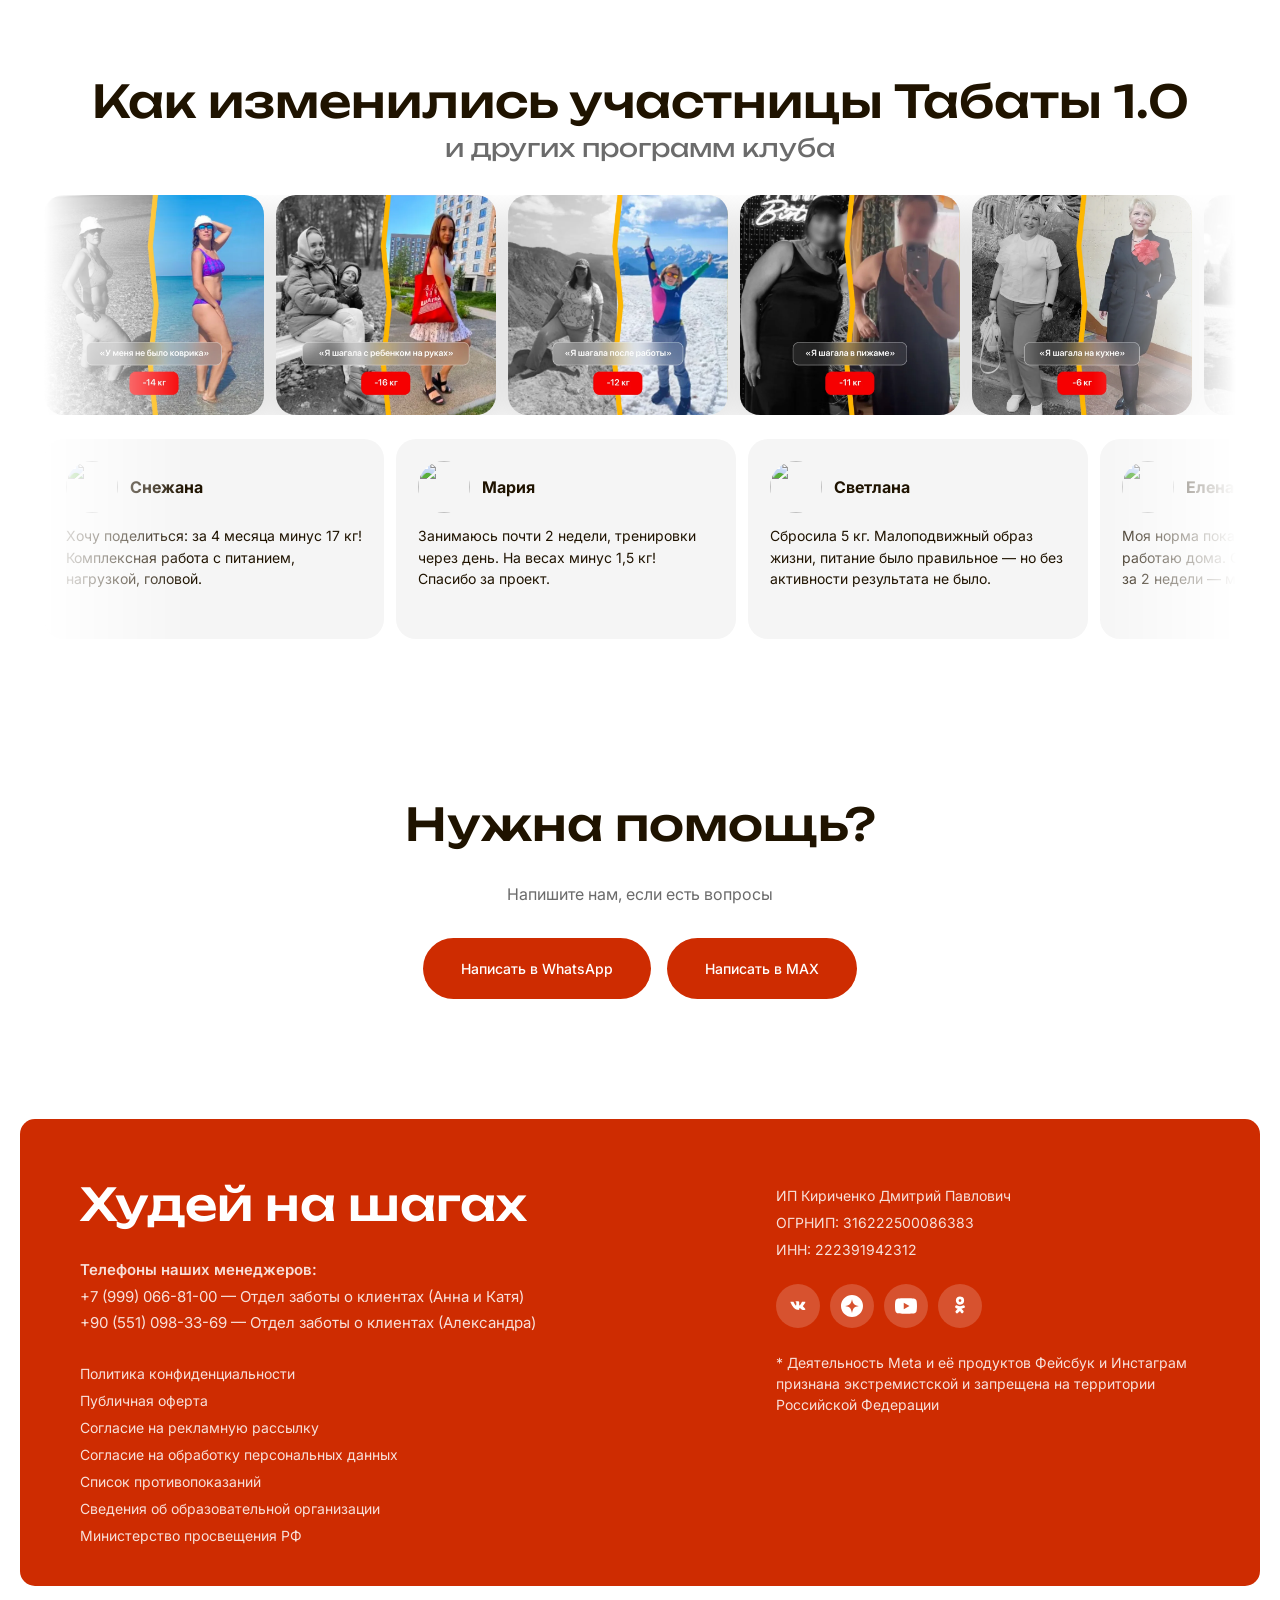
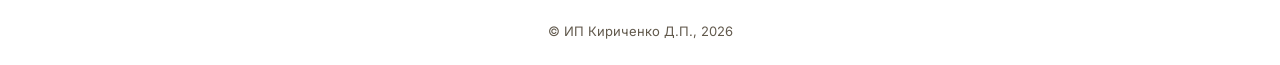
==== commit 5591441a: "style(rates): бейдж «Самый выгодный» — тоже зелёный" ====
--- a/tilda-embed.html
+++ b/tilda-embed.html
@@ -855,10 +855,10 @@
   background: #19b35a;
   color: #fff;
 }
-/* «Самый выгодный» — тёмный для солидности */
+/* «Самый выгодный» — тоже зелёный */
 .rate-card__badge-top--best {
-  background: #1f1300;
-  color: var(--color-primary-hover);
+  background: #19b35a;
+  color: #fff;
 }
 
 /* Стили под виджет внутри попапа */
